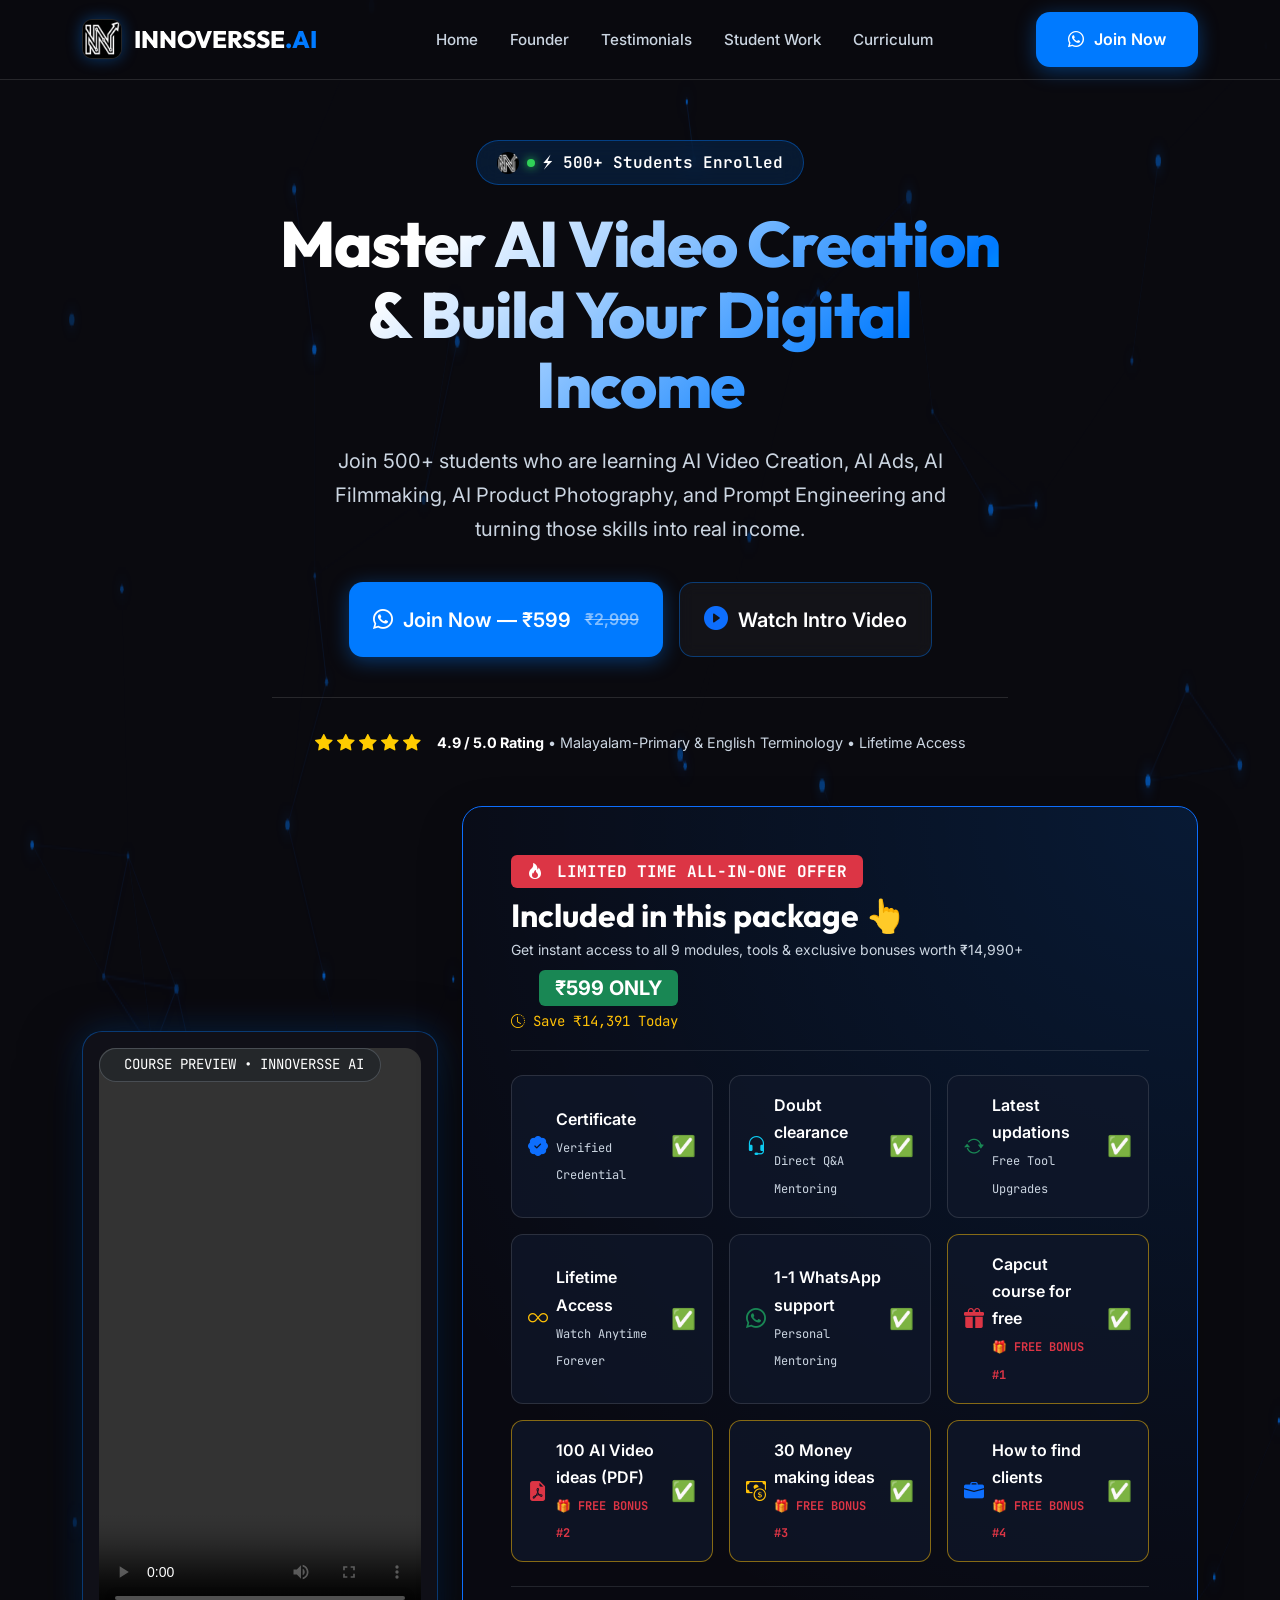
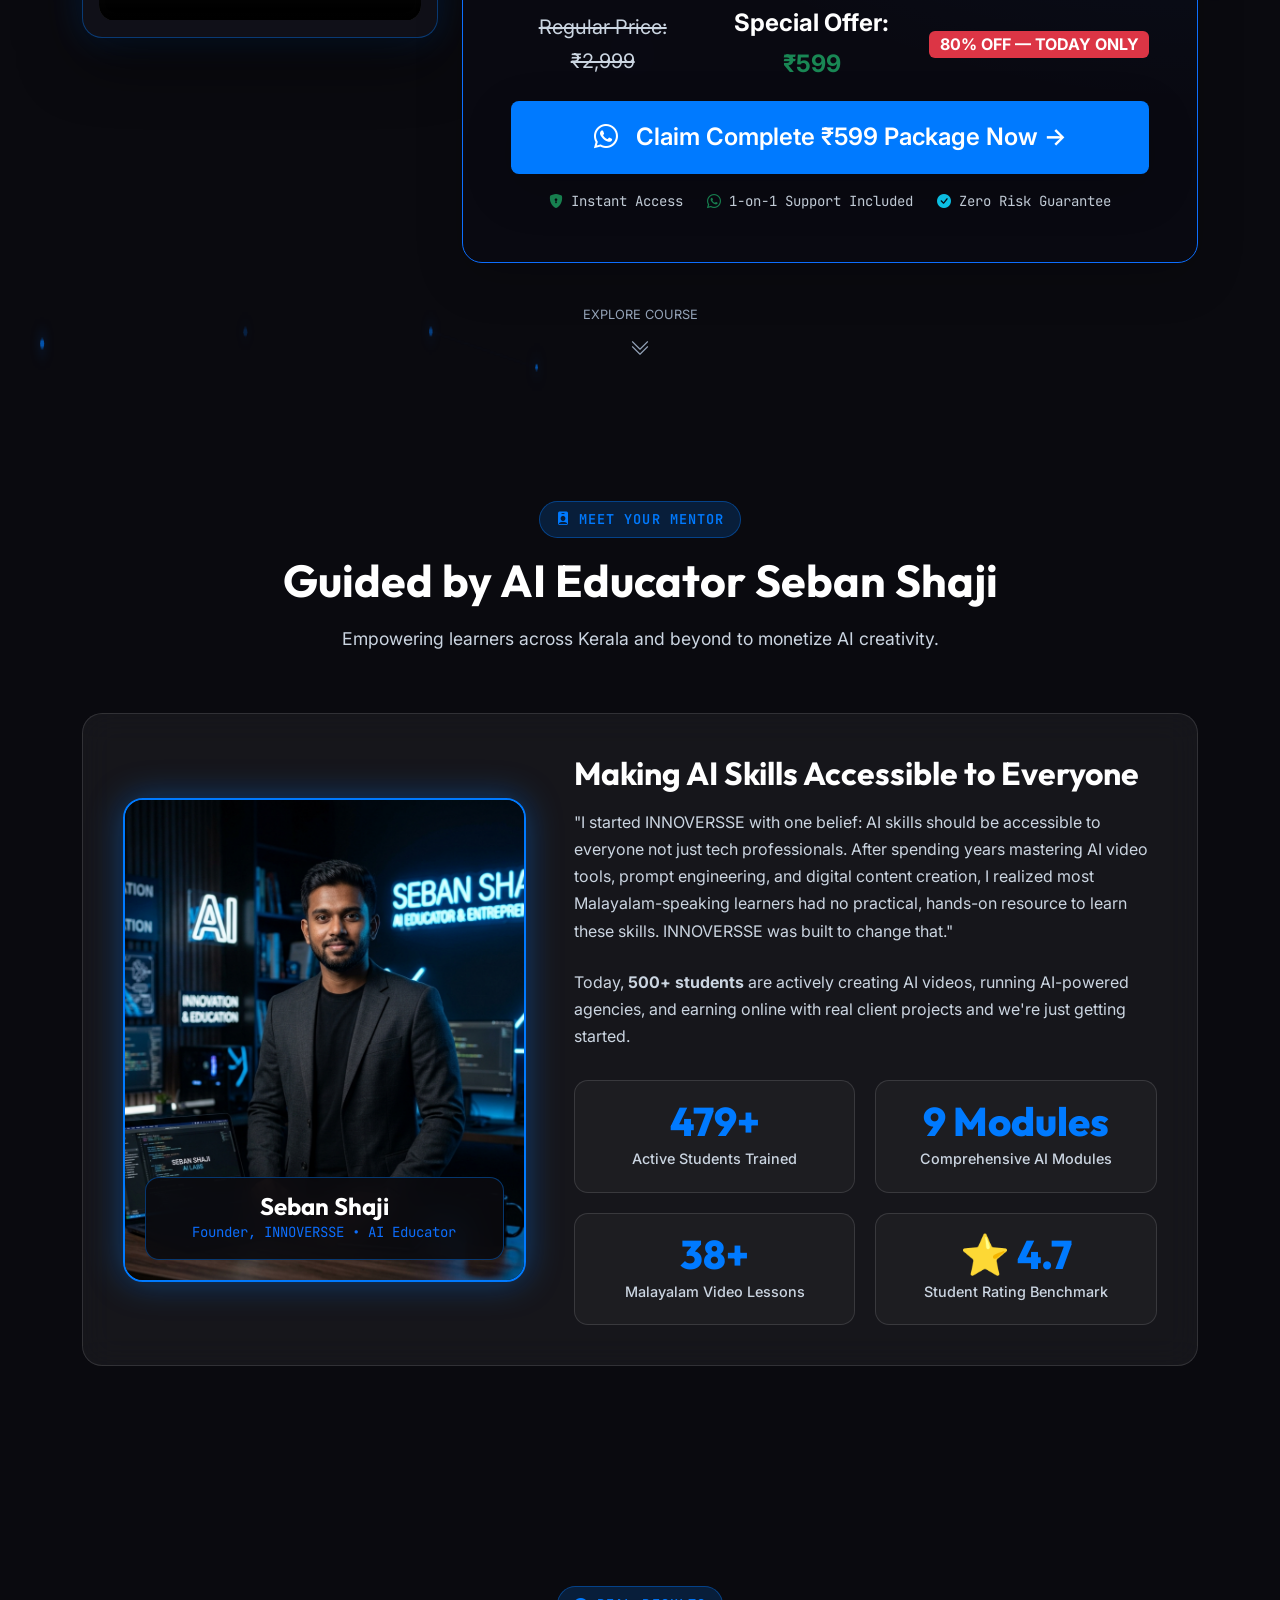
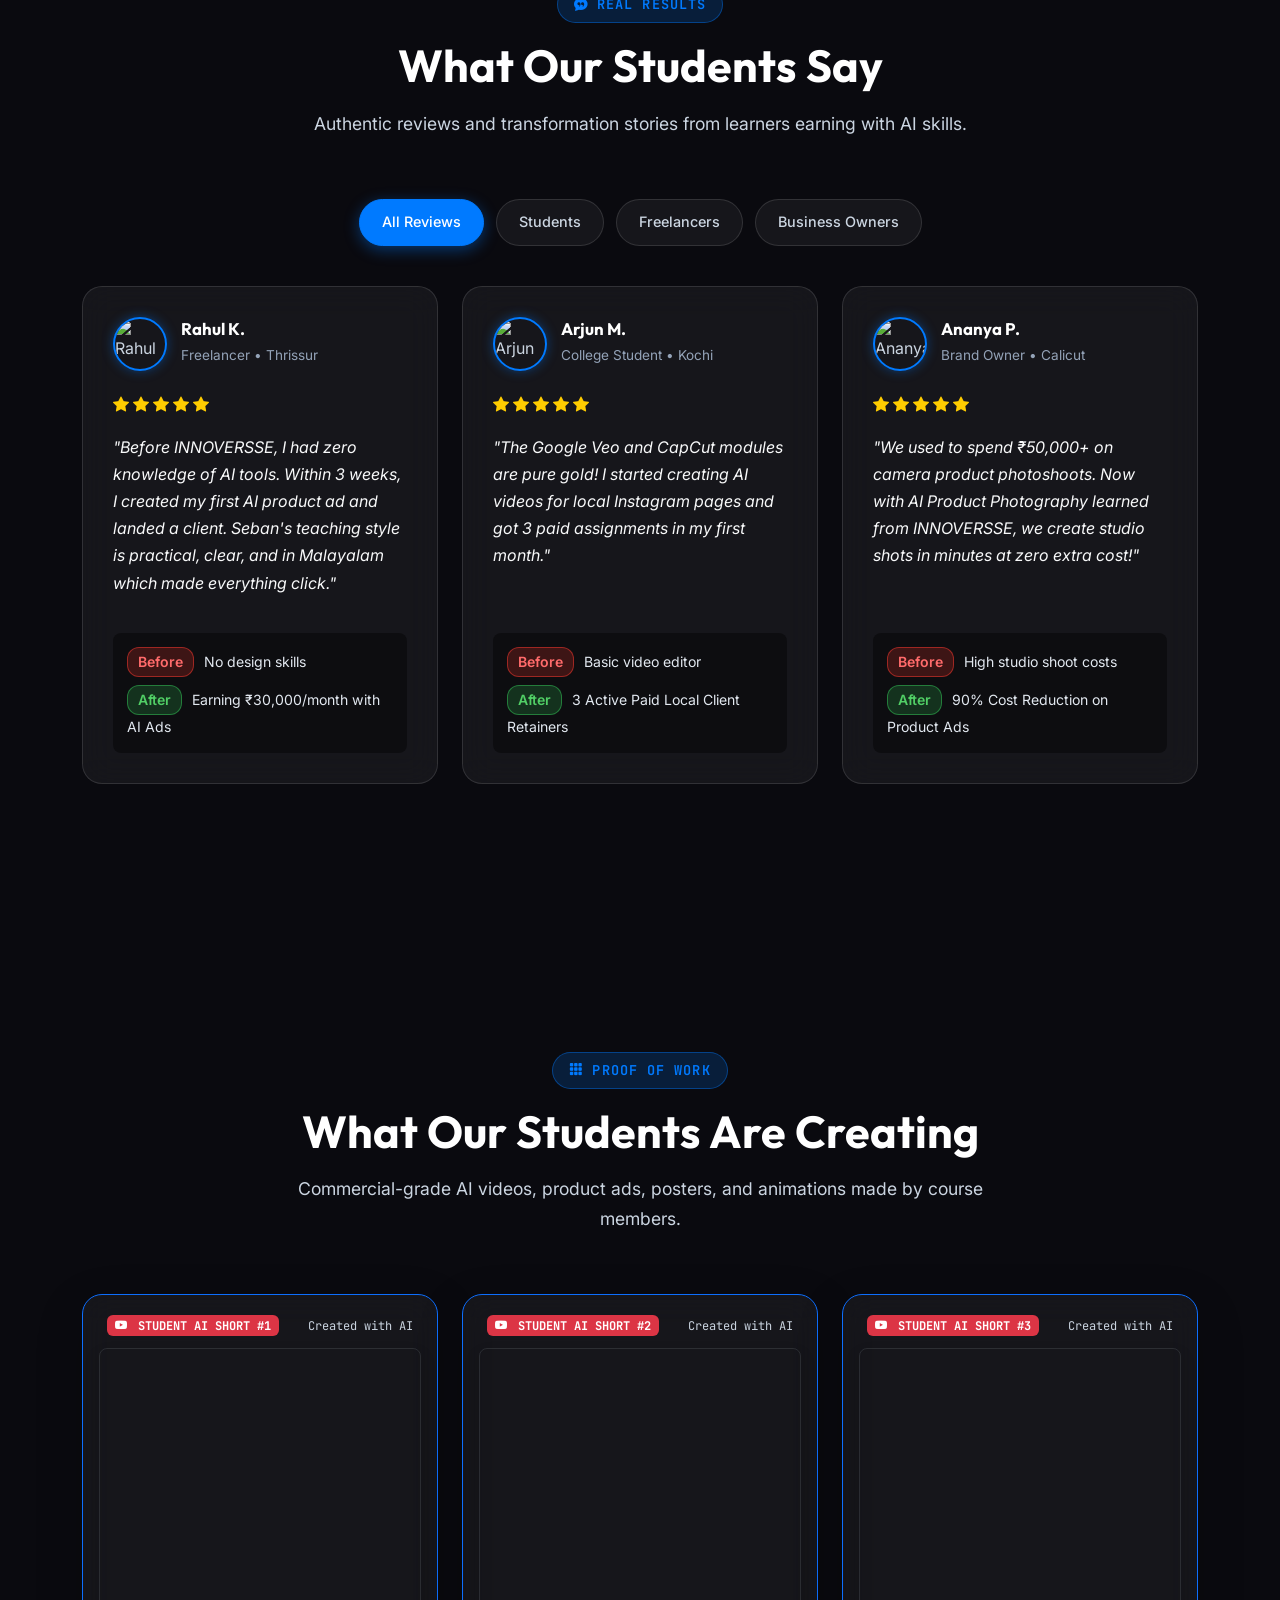
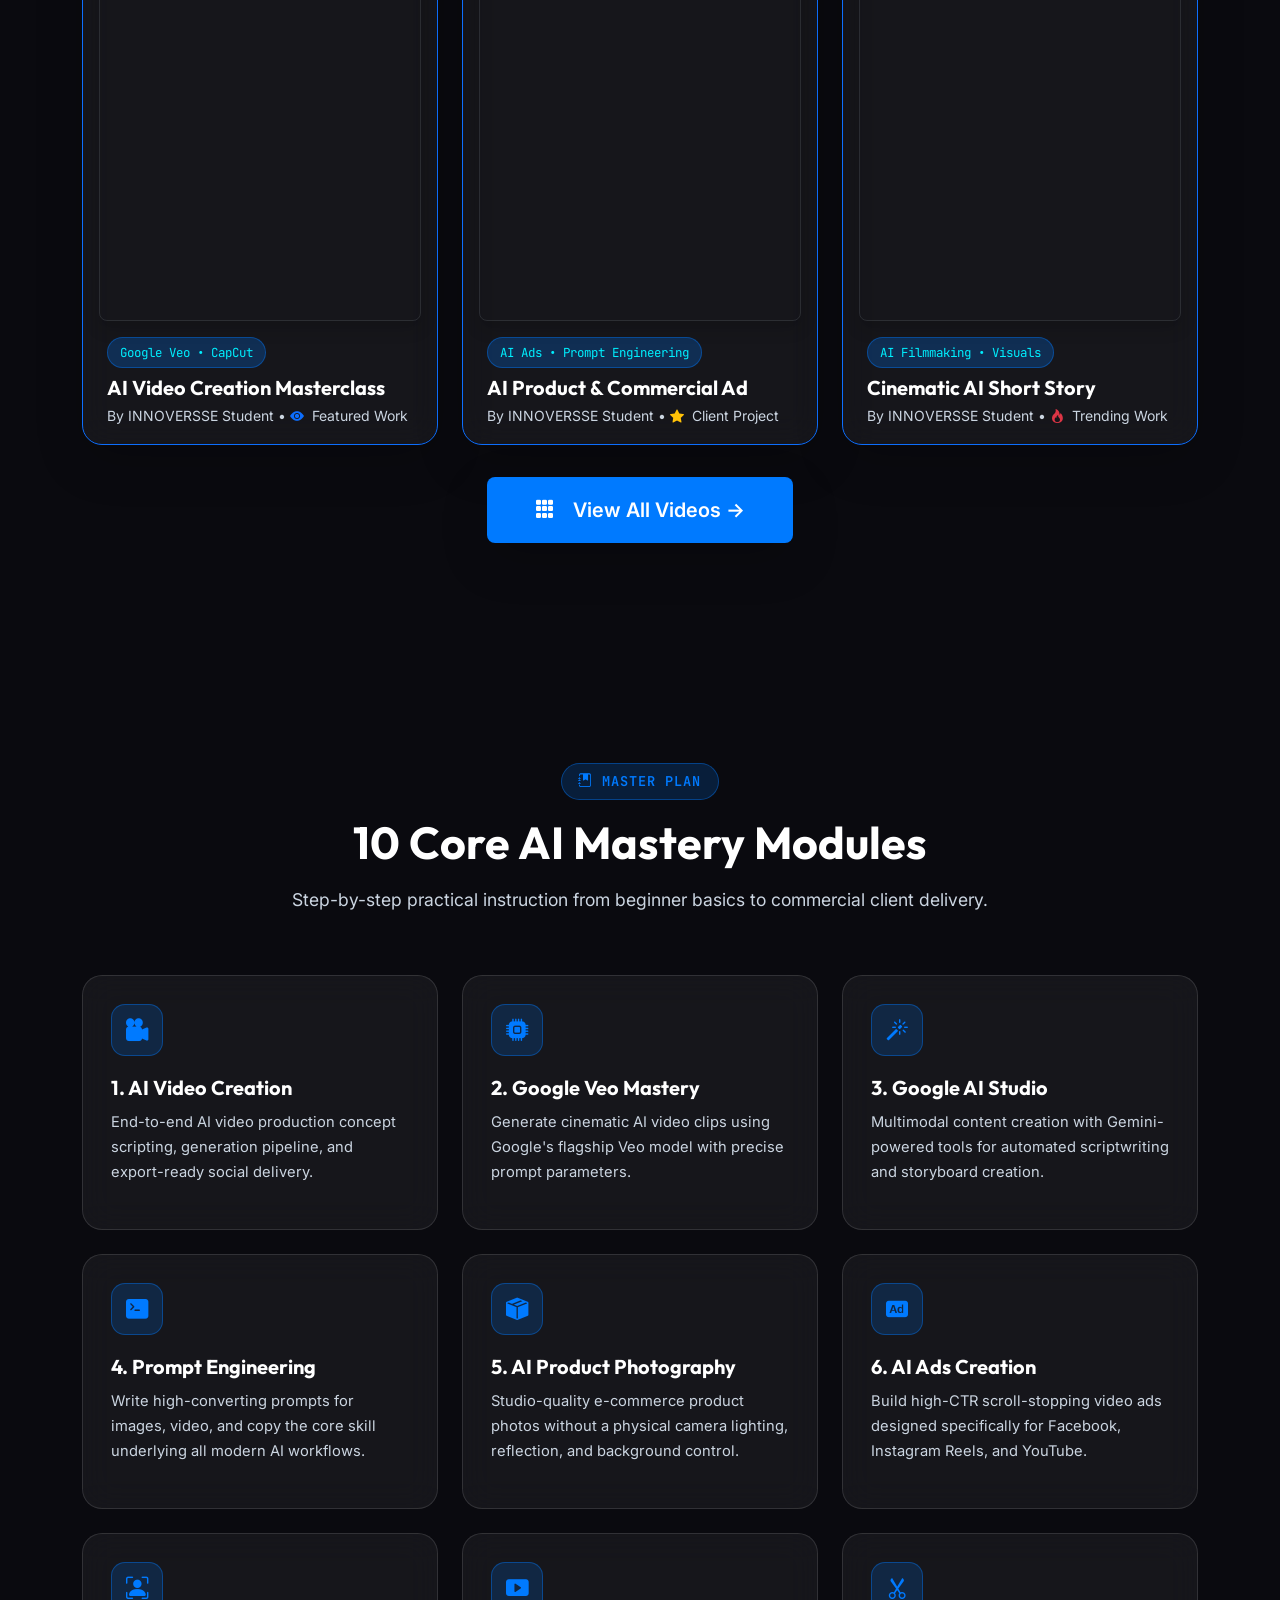
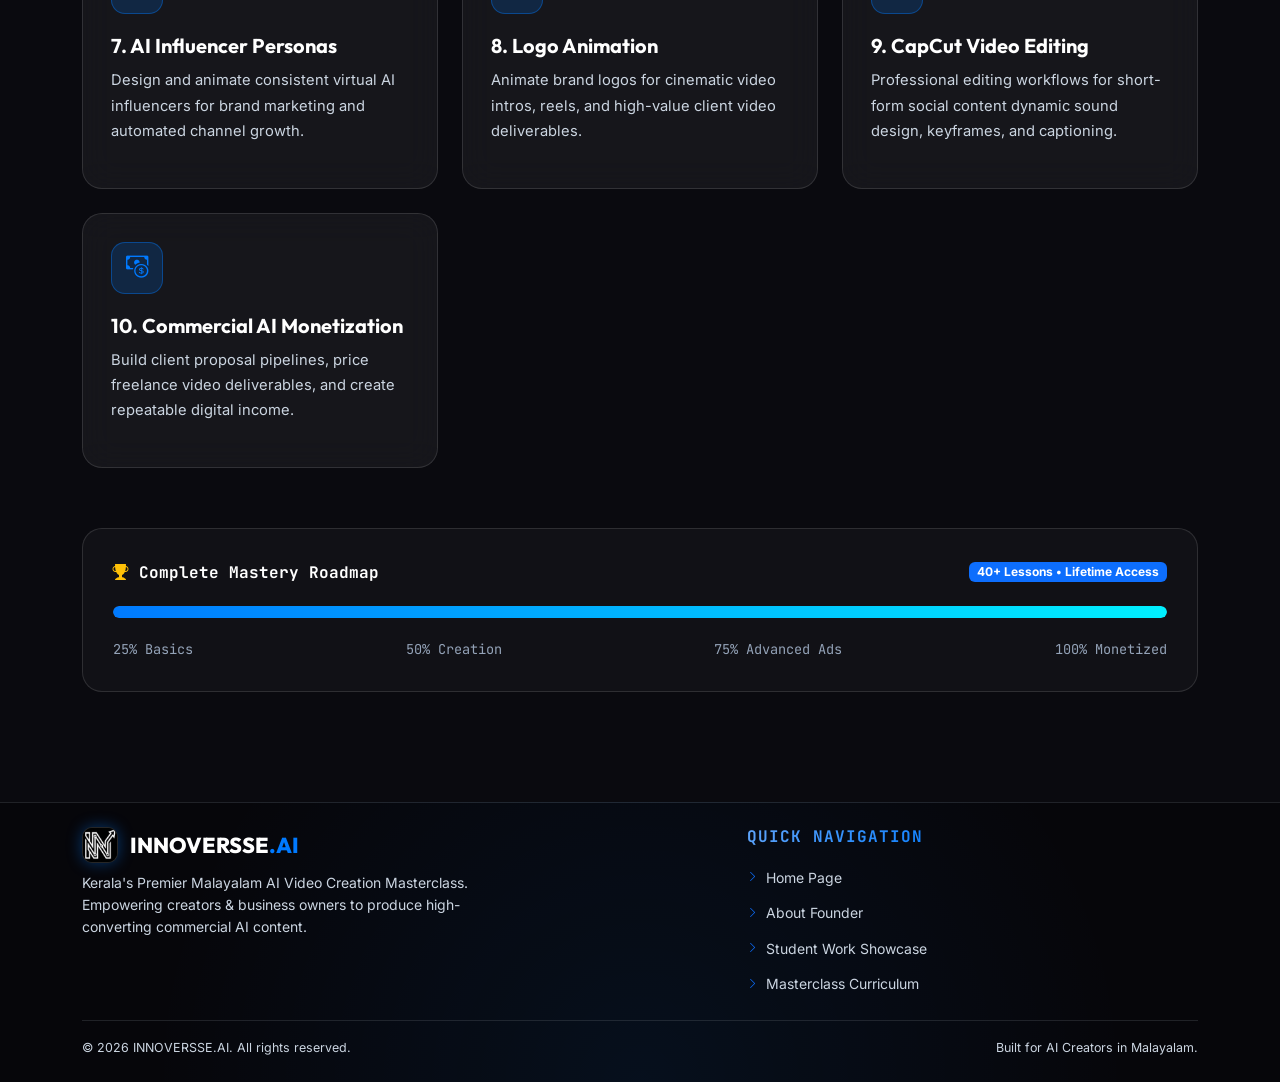
==== index.html @ f2c8c10f "feat: implement dedicated student showcase gallery page and update main site navigation" ====
<!DOCTYPE html>
<html lang="en">

<head>
  <meta charset="UTF-8">
  <meta name="viewport" content="width=device-width, initial-scale=1.0">
  <!-- SEO Title & Description -->
  <title>INNOVERSSE | AI Video Creation Master Course Learn AI Filmmaking & Earn Online</title>
  <meta name="description"
    content="Join 500+ students mastering AI Video Creation, AI Ads, Prompt Engineering & more. Enroll in INNOVERSSE's AI Master Course by Seban Shaji. Malayalam support. Beginner-friendly.">
  <meta name="keywords"
    content="AI Video Creation, AI Ads, Seban Shaji, INNOVERSSE, AI Course Malayalam, Prompt Engineering, Google Veo, CapCut Editing, Kerala EdTech">
  <meta name="author" content="Seban Shaji - INNOVERSSE">

  <!-- Favicon & Touch Icons -->
  <link rel="apple-touch-icon" sizes="180x180" href="assets/favicon_io/apple-touch-icon.png">
  <link rel="icon" type="image/png" sizes="32x32" href="assets/favicon_io/favicon-32x32.png">
  <link rel="icon" type="image/png" sizes="16x16" href="assets/favicon_io/favicon-16x16.png">
  <link rel="shortcut icon" href="assets/favicon_io/favicon.ico">
  <link rel="manifest" href="assets/favicon_io/site.webmanifest">

  <!-- Open Graph / WhatsApp Preview Tags -->
  <meta property="og:type" content="website">
  <meta property="og:title" content="INNOVERSSE | AI Video Creation Master Course">
  <meta property="og:description"
    content="Master AI Video Creation, AI Ads & Prompt Engineering. 500+ Students Enrolled. Learn in Malayalam.">
  <meta property="og:image" content="assets/innoversse.png">

  <!-- Google Fonts -->
  <link rel="preconnect" href="https://fonts.googleapis.com">
  <link rel="preconnect" href="https://fonts.gstatic.com" crossorigin>
  <link
    href="https://fonts.googleapis.com/css2?family=Inter:wght@300;400;500;600;700;800&family=JetBrains+Mono:wght@500;600&family=Noto+Sans+Malayalam:wght@400;600;700&family=Outfit:wght@600;700;800;900&display=swap"
    rel="stylesheet">

  <!-- Bootstrap 5 CSS & Icons -->
  <link href="https://cdn.jsdelivr.net/npm/bootstrap@5.3.2/dist/css/bootstrap.min.css" rel="stylesheet">
  <link href="https://cdn.jsdelivr.net/npm/bootstrap-icons@1.11.3/font/bootstrap-icons.min.css" rel="stylesheet">

  <!-- Custom Stylesheet -->
  <link rel="stylesheet" href="style.css">
</head>

<body>

  <!-- ==========================================
       Navigation Bar
       ========================================== -->
  <nav class="navbar glass-nav navbar-expand-lg">
    <div class="container">
      <a class="navbar-brand" href="#hero">
        <img src="assets/favicon_io/android-chrome-192x192.png" alt="INNOVERSSE Logo" class="brand-logo-img">
        <span>INNOVERSSE<span style="color: var(--accent-blue);">.AI</span></span>
      </a>

      <button class="navbar-toggler border-0 text-white" type="button" data-bs-toggle="collapse"
        data-bs-target="#navbarNav">
        <i class="bi bi-list fs-1"></i>
      </button>

      <div class="collapse navbar-collapse" id="navbarNav">
        <ul class="navbar-nav mx-auto">
          <li class="nav-item"><a class="nav-link" href="#hero">Home</a></li>
          <li class="nav-item"><a class="nav-link" href="#founder">Founder</a></li>
          <li class="nav-item"><a class="nav-link" href="#testimonials">Testimonials</a></li>
          <li class="nav-item"><a class="nav-link" href="showcase.html">Student Work</a></li>
          <li class="nav-item"><a class="nav-link" href="#curriculum">Curriculum</a></li>
        </ul>
        <div class="d-flex gap-3 align-items-center">
          <a href="https://wa.me/919496957914?text=Hi%20INNOVERSSE%20Team!%20I%20want%20to%20join%20the%20AI%20Video%20Creation%20Masterclass." target="_blank" class="btn-primary-blue">
            <i class="bi bi-whatsapp"></i> Join Now
          </a>
        </div>
      </div>
    </div>
  </nav>

  <!-- ==========================================
       Hero Section
       ========================================== -->
  <section id="hero" class="hero-section">
    <canvas id="particle-canvas"></canvas>

    <div class="container hero-content">
      <!-- Header / Headline Row -->
      <div class="row align-items-center mb-5">
        <div class="col-lg-9 col-xl-8 mx-auto text-center">

          <!-- Social Proof Badge -->
          <div class="social-proof-badge d-inline-flex align-items-center gap-2">
            <img src="assets/favicon_io/android-chrome-192x192.png" alt="INNOVERSSE Logo" style="width: 22px; height: 22px; object-fit: contain; border-radius: 50%;">
            <span class="pulse-dot"></span>
            <span class="font-mono text-white fs-6 fw-semibold">⚡ 500+ Students Enrolled</span>
          </div>

          <!-- Main Headlines -->
          <h1 class="hero-title text-gradient">
            Master AI Video Creation & Build Your Digital Income
          </h1>

          <p class="hero-subtitle mx-auto">
            Join 500+ students who are learning AI Video Creation, AI Ads, AI Filmmaking, AI Product Photography, and
            Prompt Engineering  and turning those skills into real income.
          </p>

          <!-- CTAs -->
          <div class="d-flex flex-column flex-sm-row justify-content-center gap-3 mt-4">
            <a href="https://wa.me/919496957914?text=Hi%20INNOVERSSE%20Team!%20I%20want%20to%20join%20the%20AI%20Masterclass%20for%20%E2%82%B9599." target="_blank" class="btn-primary-blue fs-5 py-3 px-4">
              <i class="bi bi-whatsapp"></i> Join Now &mdash; ₹599 <span class="text-white-50 text-decoration-line-through fs-6 ms-1">₹2,999</span>
            </a>
            <a href="#" id="watch-demo-btn" class="btn-outline-glass fs-5 py-3 px-4">
              <i class="bi bi-play-circle-fill text-primary fs-4"></i> Watch Intro Video
            </a>
          </div>

          <!-- Trust Signals & Ratings -->
          <div class="hero-ratings justify-content-center">
            <div class="stars-rating">
              <i class="bi bi-star-fill"></i>
              <i class="bi bi-star-fill"></i>
              <i class="bi bi-star-fill"></i>
              <i class="bi bi-star-fill"></i>
              <i class="bi bi-star-fill"></i>
            </div>
            <div class="rating-text">
              <strong class="text-white">4.9 / 5.0 Rating</strong> &bull; Malayalam-Primary & English Terminology &bull;
              Lifetime Access
            </div>
          </div>

        </div>
      </div>

      <!-- Desktop Side-by-Side Row: Video Showcase (Left Col) & Included in Package Card (Right Col) -->
      <div class="row g-4 align-items-center mb-5">
        
        <!-- Video Showcase Column (Desktop: Left Col, Mobile: Top Full Width) -->
        <div class="col-lg-4">
          <div id="hero-video" class="hero-video-container position-relative">
            <div class="hero-video-wrapper glass-card overflow-hidden p-2 p-md-3 border-primary position-relative shadow-lg">
              <div class="video-badge position-absolute top-0 start-0 m-3 z-3 bg-dark bg-opacity-75 backdrop-blur px-3 py-1 rounded-pill text-white font-mono small d-flex align-items-center gap-2 border border-secondary border-opacity-50">
                <span class="pulse-dot bg-danger"></span>
                <span>COURSE PREVIEW &bull; INNOVERSSE AI</span>
              </div>
              <div class="ratio ratio-9x16 rounded-4 overflow-hidden position-relative">
                <video id="hero-intro-video" class="w-100 h-100 object-fit-cover rounded-3" controls playsinline preload="metadata">
                  <source src="assets/introduction.mp4" type="video/mp4">
                  Your browser does not support the video tag.
                </video>
              </div>
            </div>
          </div>
        </div>

        <!-- Included in Package Card Column (Desktop: Right Col, Mobile: Bottom Full Width) -->
        <div class="col-lg-8">
          <div class="glass-card p-4 p-md-5 text-start border-primary shadow-lg position-relative overflow-hidden h-100" style="background: radial-gradient(circle at top right, rgba(0,122,255,0.15), transparent 70%), rgba(10, 10, 18, 0.95);">
            
            <!-- Top Header Badge & Scarcity Tag -->
            <div class="d-flex align-items-center justify-content-between flex-wrap gap-2 mb-4 pb-3 border-bottom border-secondary border-opacity-25">
              <div>
                <span class="badge bg-danger text-white font-mono mb-2 px-3 py-2 fs-6"><i class="bi bi-fire me-1"></i> LIMITED TIME ALL-IN-ONE OFFER</span>
                <h3 class="fs-2 text-white fw-bold m-0">Included in this package 👆</h3>
                <p class="text-muted small m-0 mt-1">Get instant access to all 9 modules, tools & exclusive bonuses worth ₹14,990+</p>
              </div>
              <div class="text-end">
                <span class="badge bg-success fs-5 py-2 px-3 fw-bold">₹599 ONLY</span>
                <div class="small text-warning font-mono mt-1"><i class="bi bi-clock-history"></i> Save ₹14,391 Today</div>
              </div>
            </div>

            <!-- 9 Items Grid with Equal Height Cards -->
            <div class="row g-3">
              <div class="col-sm-6 col-md-4">
                <div class="package-item-card h-100 d-flex align-items-center justify-content-between p-3">
                  <div class="d-flex align-items-center gap-2 me-2">
                    <i class="bi bi-patch-check-fill text-primary fs-5 flex-shrink-0"></i>
                    <div>
                      <div class="text-white fw-semibold fs-6">Certificate</div>
                      <small class="text-muted font-mono" style="font-size: 0.75rem;">Verified Credential</small>
                    </div>
                  </div>
                  <span class="fs-5 flex-shrink-0">✅</span>
                </div>
              </div>

              <div class="col-sm-6 col-md-4">
                <div class="package-item-card h-100 d-flex align-items-center justify-content-between p-3">
                  <div class="d-flex align-items-center gap-2 me-2">
                    <i class="bi bi-headset text-info fs-5 flex-shrink-0"></i>
                    <div>
                      <div class="text-white fw-semibold fs-6">Doubt clearance</div>
                      <small class="text-muted font-mono" style="font-size: 0.75rem;">Direct Q&A Mentoring</small>
                    </div>
                  </div>
                  <span class="fs-5 flex-shrink-0">✅</span>
                </div>
              </div>

              <div class="col-sm-6 col-md-4">
                <div class="package-item-card h-100 d-flex align-items-center justify-content-between p-3">
                  <div class="d-flex align-items-center gap-2 me-2">
                    <i class="bi bi-arrow-repeat text-success fs-5 flex-shrink-0"></i>
                    <div>
                      <div class="text-white fw-semibold fs-6">Latest updations</div>
                      <small class="text-muted font-mono" style="font-size: 0.75rem;">Free Tool Upgrades</small>
                    </div>
                  </div>
                  <span class="fs-5 flex-shrink-0">✅</span>
                </div>
              </div>

              <div class="col-sm-6 col-md-4">
                <div class="package-item-card h-100 d-flex align-items-center justify-content-between p-3">
                  <div class="d-flex align-items-center gap-2 me-2">
                    <i class="bi bi-infinity text-warning fs-5 flex-shrink-0"></i>
                    <div>
                      <div class="text-white fw-semibold fs-6">Lifetime Access</div>
                      <small class="text-muted font-mono" style="font-size: 0.75rem;">Watch Anytime Forever</small>
                    </div>
                  </div>
                  <span class="fs-5 flex-shrink-0">✅</span>
                </div>
              </div>

              <div class="col-sm-6 col-md-4">
                <div class="package-item-card h-100 d-flex align-items-center justify-content-between p-3">
                  <div class="d-flex align-items-center gap-2 me-2">
                    <i class="bi bi-whatsapp text-success fs-5 flex-shrink-0"></i>
                    <div>
                      <div class="text-white fw-semibold fs-6">1-1 WhatsApp support</div>
                      <small class="text-muted font-mono" style="font-size: 0.75rem;">Personal Mentoring</small>
                    </div>
                  </div>
                  <span class="fs-5 flex-shrink-0">✅</span>
                </div>
              </div>

              <div class="col-sm-6 col-md-4">
                <div class="package-item-card h-100 d-flex align-items-center justify-content-between p-3 border-warning border-opacity-50">
                  <div class="d-flex align-items-center gap-2 me-2">
                    <i class="bi bi-gift-fill text-danger fs-5 flex-shrink-0"></i>
                    <div>
                      <div class="text-white fw-semibold fs-6">Capcut course for free</div>
                      <small class="text-danger font-mono fw-bold" style="font-size: 0.75rem;">🎁 FREE BONUS #1</small>
                    </div>
                  </div>
                  <span class="fs-5 flex-shrink-0">✅</span>
                </div>
              </div>

              <div class="col-sm-6 col-md-4">
                <div class="package-item-card h-100 d-flex align-items-center justify-content-between p-3 border-warning border-opacity-50">
                  <div class="d-flex align-items-center gap-2 me-2">
                    <i class="bi bi-file-earmark-pdf-fill text-danger fs-5 flex-shrink-0"></i>
                    <div>
                      <div class="text-white fw-semibold fs-6">100 AI Video ideas (PDF)</div>
                      <small class="text-danger font-mono fw-bold" style="font-size: 0.75rem;">🎁 FREE BONUS #2</small>
                    </div>
                  </div>
                  <span class="fs-5 flex-shrink-0">✅</span>
                </div>
              </div>

              <div class="col-sm-6 col-md-4">
                <div class="package-item-card h-100 d-flex align-items-center justify-content-between p-3 border-warning border-opacity-50">
                  <div class="d-flex align-items-center gap-2 me-2">
                    <i class="bi bi-cash-coin text-warning fs-5 flex-shrink-0"></i>
                    <div>
                      <div class="text-white fw-semibold fs-6">30 Money making ideas</div>
                      <small class="text-danger font-mono fw-bold" style="font-size: 0.75rem;">🎁 FREE BONUS #3</small>
                    </div>
                  </div>
                  <span class="fs-5 flex-shrink-0">✅</span>
                </div>
              </div>

              <div class="col-sm-6 col-md-4">
                <div class="package-item-card h-100 d-flex align-items-center justify-content-between p-3 border-warning border-opacity-50">
                  <div class="d-flex align-items-center gap-2 me-2">
                    <i class="bi bi-briefcase-fill text-primary fs-5 flex-shrink-0"></i>
                    <div>
                      <div class="text-white fw-semibold fs-6">How to find clients</div>
                      <small class="text-danger font-mono fw-bold" style="font-size: 0.75rem;">🎁 FREE BONUS #4</small>
                    </div>
                  </div>
                  <span class="fs-5 flex-shrink-0">✅</span>
                </div>
              </div>
            </div>

            <!-- Value Anchoring Callout & High Impact Action CTA -->
            <div class="mt-4 pt-3 border-top border-secondary border-opacity-25 text-center">
              <div class="d-flex flex-column flex-md-row align-items-center justify-content-center gap-3 mb-3">
                <span class="text-muted text-decoration-line-through fs-5">Regular Price: ₹2,999</span>
                <span class="fs-4 text-white fw-bold">Special Offer: <span class="text-success">₹599</span></span>
                <span class="badge bg-danger fs-6 pulse-glow">80% OFF — TODAY ONLY</span>
              </div>

              <a href="https://wa.me/919496957914?text=Hi%20INNOVERSSE%20Team!%20I%20want%20to%20claim%20the%20complete%20%E2%82%B9599%20offer%20package%20with%20all%209%20bonuses!" target="_blank" class="btn-primary-blue fs-4 w-100 py-3 rounded-3 shadow-lg pulse-glow">
                <i class="bi bi-whatsapp me-2"></i> Claim Complete ₹599 Package Now →
              </a>

              <div class="d-flex flex-wrap justify-content-center gap-4 text-muted small font-mono mt-3">
                <span><i class="bi bi-shield-lock-fill text-success"></i> Instant Access</span>
                <span><i class="bi bi-whatsapp text-success"></i> 1-on-1 Support Included</span>
                <span><i class="bi bi-check-circle-fill text-info"></i> Zero Risk Guarantee</span>
              </div>
            </div>

          </div>
        </div>

      </div>
    </div>

    <!-- Scroll Chevron -->
    <a href="#founder" class="scroll-indicator">
      <span>EXPLORE COURSE</span>
      <i class="bi bi-chevron-double-down fs-5"></i>
    </a>
  </section>

  <!-- ==========================================
       Section 2: Founder Profile  Seban Shaji
       ========================================== -->
  <section id="founder" class="section-padding">
    <div class="container">
      <div class="section-header">
        <span class="section-tag"><i class="bi bi-person-badge-fill"></i> Meet Your Mentor</span>
        <h2>Guided by AI Educator Seban Shaji</h2>
        <p>Empowering learners across Kerala and beyond to monetize AI creativity.</p>
      </div>

      <div class="glass-card founder-card">
        <div class="row align-items-center g-5">

          <!-- Image Column -->
          <div class="col-lg-5">
            <div class="founder-img-wrapper">
              <img src="assets/founder.png" alt="Seban Shaji - Founder & AI Educator">
              <div class="founder-badge">
                <h4 class="m-0 text-white fw-bold">Seban Shaji</h4>
                <p class="m-0 text-primary font-mono small">Founder, INNOVERSSE &bull; AI Educator</p>
              </div>
            </div>
          </div>

          <!-- Bio & Story Column -->
          <div class="col-lg-7">
            <h3 class="fs-2 text-white mb-3">Making AI Skills Accessible to Everyone</h3>

            <p class="text-muted fs-6 mb-4">
              "I started INNOVERSSE with one belief: AI skills should be accessible to everyone  not just tech
              professionals. After spending years mastering AI video tools, prompt engineering, and digital content
              creation, I realized most Malayalam-speaking learners had no practical, hands-on resource to learn these
              skills. INNOVERSSE was built to change that."
            </p>

            <p class="text-muted fs-6 mb-4">
              Today, <strong>500+ students</strong> are actively creating AI videos, running AI-powered agencies, and
              earning online with real client projects  and we're just getting started.
            </p>

            <!-- Counter Stats Grid -->
            <div class="stats-grid">
              <div class="stat-item">
                <div class="stat-number" data-target="500" data-suffix="+">0</div>
                <div class="stat-label">Active Students Trained</div>
              </div>
              <div class="stat-item">
                <div class="stat-number" data-target="10" data-suffix=" Modules">0</div>
                <div class="stat-label">Comprehensive AI Modules</div>
              </div>
              <div class="stat-item">
                <div class="stat-number" data-target="40" data-suffix="+">0</div>
                <div class="stat-label">Malayalam Video Lessons</div>
              </div>
              <div class="stat-item">
                <div class="stat-number" data-target="4.9" data-prefix="⭐ ">0</div>
                <div class="stat-label">Student Rating Benchmark</div>
              </div>
            </div>

          </div>
        </div>
      </div>
    </div>
  </section>

  <!-- ==========================================
       Section 3: Student Testimonials (Social Proof)
       ========================================== -->
  <section id="testimonials" class="section-padding">
    <div class="container">
      <div class="section-header">
        <span class="section-tag"><i class="bi bi-chat-quote-fill"></i> Real Results</span>
        <h2>What Our Students Say</h2>
        <p>Authentic reviews and transformation stories from learners earning with AI skills.</p>
      </div>

      <!-- Filter Buttons -->
      <div class="filter-nav">
        <button class="filter-btn testimonial-filter-btn active" data-filter="all">All Reviews</button>
        <button class="filter-btn testimonial-filter-btn" data-filter="students">Students</button>
        <button class="filter-btn testimonial-filter-btn" data-filter="freelancers">Freelancers</button>
        <button class="filter-btn testimonial-filter-btn" data-filter="business">Business Owners</button>
      </div>

      <!-- Testimonial Grid -->
      <div class="row g-4 mb-5">

        <!-- Card 1 -->
        <div class="col-md-6 col-lg-4 testimonial-item" data-category="freelancers">
          <div class="glass-card testimonial-card">
            <div>
              <div class="testimonial-author">
                <img src="https://images.unsplash.com/photo-1534528741775-53994a69daeb?auto=format&fit=crop&w=150&q=80"
                  alt="Rahul K." class="author-avatar">
                <div class="author-info">
                  <h4>Rahul K.</h4>
                  <span>Freelancer &bull; Thrissur</span>
                </div>
              </div>
              <div class="stars-rating mb-3 fs-6"><i class="bi bi-star-fill"></i><i class="bi bi-star-fill"></i><i
                  class="bi bi-star-fill"></i><i class="bi bi-star-fill"></i><i class="bi bi-star-fill"></i></div>
              <p class="fst-italic text-light">"Before INNOVERSSE, I had zero knowledge of AI tools. Within 3 weeks, I
                created my first AI product ad and landed a client. Seban's teaching style is practical, clear, and in
                Malayalam  which made everything click."</p>
            </div>
            <div class="before-after-box">
              <div><span class="badge-pill-before">Before</span> No design skills</div>
              <div><span class="badge-pill-after">After</span> Earning ₹30,000/month with AI Ads</div>
            </div>
          </div>
        </div>

        <!-- Card 2 -->
        <div class="col-md-6 col-lg-4 testimonial-item" data-category="students">
          <div class="glass-card testimonial-card">
            <div>
              <div class="testimonial-author">
                <img src="https://images.unsplash.com/photo-1507003211169-0a1dd7228f2d?auto=format&fit=crop&w=150&q=80"
                  alt="Arjun M." class="author-avatar">
                <div class="author-info">
                  <h4>Arjun M.</h4>
                  <span>College Student &bull; Kochi</span>
                </div>
              </div>
              <div class="stars-rating mb-3 fs-6"><i class="bi bi-star-fill"></i><i class="bi bi-star-fill"></i><i
                  class="bi bi-star-fill"></i><i class="bi bi-star-fill"></i><i class="bi bi-star-fill"></i></div>
              <p class="fst-italic text-light">"The Google Veo and CapCut modules are pure gold! I started creating AI
                videos for local Instagram pages and got 3 paid assignments in my first month."</p>
            </div>
            <div class="before-after-box">
              <div><span class="badge-pill-before">Before</span> Basic video editor</div>
              <div><span class="badge-pill-after">After</span> 3 Active Paid Local Client Retainers</div>
            </div>
          </div>
        </div>

        <!-- Card 3 -->
        <div class="col-md-6 col-lg-4 testimonial-item" data-category="business">
          <div class="glass-card testimonial-card">
            <div>
              <div class="testimonial-author">
                <img src="https://images.unsplash.com/photo-1573496359142-b8d87734a5a2?auto=format&fit=crop&w=150&q=80"
                  alt="Ananya P." class="author-avatar">
                <div class="author-info">
                  <h4>Ananya P.</h4>
                  <span>Brand Owner &bull; Calicut</span>
                </div>
              </div>
              <div class="stars-rating mb-3 fs-6"><i class="bi bi-star-fill"></i><i class="bi bi-star-fill"></i><i
                  class="bi bi-star-fill"></i><i class="bi bi-star-fill"></i><i class="bi bi-star-fill"></i></div>
              <p class="fst-italic text-light">"We used to spend ₹50,000+ on camera product photoshoots. Now with AI
                Product Photography learned from INNOVERSSE, we create studio shots in minutes at zero extra cost!"</p>
            </div>
            <div class="before-after-box">
              <div><span class="badge-pill-before">Before</span> High studio shoot costs</div>
              <div><span class="badge-pill-after">After</span> 90% Cost Reduction on Product Ads</div>
            </div>
          </div>
        </div>

      </div>

    </div>
  </section>

  <!-- ==========================================
       Section 4: Student Success Gallery (Proof of Work)
       ========================================== -->
  <section id="gallery" class="section-padding">
    <div class="container">
      <div class="section-header">
        <span class="section-tag"><i class="bi bi-grid-3x3-gap-fill"></i> Proof of Work</span>
        <h2>What Our Students Are Creating</h2>
        <p>Commercial-grade AI videos, product ads, posters, and animations made by course members.</p>
      </div>

      <!-- Gallery Showcase Grid (3 Videos Desktop, 2 Videos Mobile) -->
      <div class="row g-4 justify-content-center mb-4">
        
        <!-- Video 1 (Desktop & Mobile) -->
        <div class="col-md-6 col-lg-4 gallery-item" data-category="videos">
          <div class="glass-card p-2 p-md-3 overflow-hidden border-primary shadow-lg position-relative h-100">
            <div class="d-flex align-items-center justify-content-between px-2 py-1 mb-2">
              <span class="badge bg-danger font-mono text-white"><i class="bi bi-youtube me-1"></i> STUDENT AI SHORT #1</span>
              <small class="text-muted font-mono" style="font-size: 0.75rem;">Created with AI</small>
            </div>
            <div class="ratio ratio-9x16 rounded-3 overflow-hidden border border-secondary border-opacity-25 shadow">
              <iframe src="https://www.youtube.com/embed/OwP7r8pOhXQ" title="Student AI Short 1" allow="accelerometer; autoplay; clipboard-write; encrypted-media; gyroscope; picture-in-picture" allowfullscreen class="w-100 h-100"></iframe>
            </div>
            <div class="pt-3 px-2 text-start">
              <span class="tool-tag">Google Veo &bull; CapCut</span>
              <h4 class="fs-5 text-white mb-1">AI Video Creation Masterclass</h4>
              <p class="small text-muted m-0">By INNOVERSSE Student &bull; <i class="bi bi-eye-fill text-primary me-1"></i> Featured Work</p>
            </div>
          </div>
        </div>

        <!-- Video 2 (Desktop & Mobile) -->
        <div class="col-md-6 col-lg-4 gallery-item" data-category="videos">
          <div class="glass-card p-2 p-md-3 overflow-hidden border-primary shadow-lg position-relative h-100">
            <div class="d-flex align-items-center justify-content-between px-2 py-1 mb-2">
              <span class="badge bg-danger font-mono text-white"><i class="bi bi-youtube me-1"></i> STUDENT AI SHORT #2</span>
              <small class="text-muted font-mono" style="font-size: 0.75rem;">Created with AI</small>
            </div>
            <div class="ratio ratio-9x16 rounded-3 overflow-hidden border border-secondary border-opacity-25 shadow">
              <iframe src="https://www.youtube.com/embed/2SMWA5ZGx0Q" title="Student AI Short 2" allow="accelerometer; autoplay; clipboard-write; encrypted-media; gyroscope; picture-in-picture" allowfullscreen class="w-100 h-100"></iframe>
            </div>
            <div class="pt-3 px-2 text-start">
              <span class="tool-tag">AI Ads &bull; Prompt Engineering</span>
              <h4 class="fs-5 text-white mb-1">AI Product & Commercial Ad</h4>
              <p class="small text-muted m-0">By INNOVERSSE Student &bull; <i class="bi bi-star-fill text-warning me-1"></i> Client Project</p>
            </div>
          </div>
        </div>

        <!-- Video 3 (Desktop ONLY - Hidden on Mobile via d-none d-lg-block) -->
        <div class="col-md-6 col-lg-4 d-none d-lg-block gallery-item" data-category="videos">
          <div class="glass-card p-2 p-md-3 overflow-hidden border-primary shadow-lg position-relative h-100">
            <div class="d-flex align-items-center justify-content-between px-2 py-1 mb-2">
              <span class="badge bg-danger font-mono text-white"><i class="bi bi-youtube me-1"></i> STUDENT AI SHORT #3</span>
              <small class="text-muted font-mono" style="font-size: 0.75rem;">Created with AI</small>
            </div>
            <div class="ratio ratio-9x16 rounded-3 overflow-hidden border border-secondary border-opacity-25 shadow">
              <iframe src="https://www.youtube.com/embed/5tRj5b5zCeI" title="Student AI Short 3" allow="accelerometer; autoplay; clipboard-write; encrypted-media; gyroscope; picture-in-picture" allowfullscreen class="w-100 h-100"></iframe>
            </div>
            <div class="pt-3 px-2 text-start">
              <span class="tool-tag">AI Filmmaking &bull; Visuals</span>
              <h4 class="fs-5 text-white mb-1">Cinematic AI Short Story</h4>
              <p class="small text-muted m-0">By INNOVERSSE Student &bull; <i class="bi bi-fire text-danger me-1"></i> Trending Work</p>
            </div>
          </div>
        </div>

      </div>

      <!-- View All Showcase Page CTA Button -->
      <div class="text-center mt-4 pt-2">
        <a href="showcase.html" class="btn-primary-blue fs-5 py-3 px-4 px-md-5 rounded-3 shadow-lg">
          <i class="bi bi-grid-3x3-gap-fill me-2"></i> View All Videos →
        </a>
      </div>

    </div>
  </section>

  <!-- ==========================================
       Section 5: Course Curriculum  10 Core Modules
       ========================================== -->
  <section id="curriculum" class="section-padding">
    <div class="container">
      <div class="section-header">
        <span class="section-tag"><i class="bi bi-journal-bookmark-fill"></i> Master Plan</span>
        <h2>10 Core AI Mastery Modules</h2>
        <p>Step-by-step practical instruction from beginner basics to commercial client delivery.</p>
      </div>

      <div class="row g-4">

        <!-- Module 1 -->
        <div class="col-md-6 col-lg-4">
          <div class="glass-card module-card">
            <div class="module-icon"><i class="bi bi-camera-reels-fill"></i></div>
            <h3>1. AI Video Creation</h3>
            <p class="small text-muted">End-to-end AI video production  concept scripting, generation pipeline,
              and export-ready social delivery.</p>
          </div>
        </div>

        <!-- Module 2 -->
        <div class="col-md-6 col-lg-4">
          <div class="glass-card module-card">
            <div class="module-icon"><i class="bi bi-cpu-fill"></i></div>
            <h3>2. Google Veo Mastery</h3>
            <p class="small text-muted">Generate cinematic AI video clips using Google's flagship Veo model with precise
              prompt parameters.</p>
          </div>
        </div>

        <!-- Module 3 -->
        <div class="col-md-6 col-lg-4">
          <div class="glass-card module-card">
            <div class="module-icon"><i class="bi bi-magic"></i></div>
            <h3>3. Google AI Studio</h3>
            <p class="small text-muted">Multimodal content creation with Gemini-powered tools for automated
              scriptwriting and storyboard creation.</p>
          </div>
        </div>

        <!-- Module 4 -->
        <div class="col-md-6 col-lg-4">
          <div class="glass-card module-card">
            <div class="module-icon"><i class="bi bi-terminal-fill"></i></div>
            <h3>4. Prompt Engineering</h3>
            <p class="small text-muted">Write high-converting prompts for images, video, and copy  the core skill
              underlying all modern AI workflows.</p>
          </div>
        </div>

        <!-- Module 5 -->
        <div class="col-md-6 col-lg-4">
          <div class="glass-card module-card">
            <div class="module-icon"><i class="bi bi-box-seam-fill"></i></div>
            <h3>5. AI Product Photography</h3>
            <p class="small text-muted">Studio-quality e-commerce product photos without a physical camera 
              lighting, reflection, and background control.</p>
          </div>
        </div>

        <!-- Module 6 -->
        <div class="col-md-6 col-lg-4">
          <div class="glass-card module-card">
            <div class="module-icon"><i class="bi bi-badge-ad-fill"></i></div>
            <h3>6. AI Ads Creation</h3>
            <p class="small text-muted">Build high-CTR scroll-stopping video ads designed specifically for Facebook,
              Instagram Reels, and YouTube.</p>
          </div>
        </div>

        <!-- Module 7 -->
        <div class="col-md-6 col-lg-4">
          <div class="glass-card module-card">
            <div class="module-icon"><i class="bi bi-person-bounding-box"></i></div>
            <h3>7. AI Influencer Personas</h3>
            <p class="small text-muted">Design and animate consistent virtual AI influencers for brand marketing and
              automated channel growth.</p>
          </div>
        </div>

        <!-- Module 8 -->
        <div class="col-md-6 col-lg-4">
          <div class="glass-card module-card">
            <div class="module-icon"><i class="bi bi-play-btn-fill"></i></div>
            <h3>8. Logo Animation</h3>
            <p class="small text-muted">Animate brand logos for cinematic video intros, reels, and high-value client
              video deliverables.</p>
          </div>
        </div>

        <!-- Module 9 -->
        <div class="col-md-6 col-lg-4">
          <div class="glass-card module-card">
            <div class="module-icon"><i class="bi bi-scissors"></i></div>
            <h3>9. CapCut Video Editing</h3>
            <p class="small text-muted">Professional editing workflows for short-form social content  dynamic
              sound design, keyframes, and captioning.</p>
          </div>
        </div>

        <!-- Module 10 -->
        <div class="col-md-6 col-lg-4">
          <div class="glass-card module-card">
            <div class="module-icon"><i class="bi bi-cash-coin"></i></div>
            <h3>10. Commercial AI Monetization</h3>
            <p class="small text-muted">Build client proposal pipelines, price freelance video deliverables, and create
              repeatable digital income.</p>
          </div>
        </div>

      </div>

      <!-- Curriculum Progress Bar Visual -->
      <div class="curriculum-progress-container">
        <div class="d-flex justify-content-between align-items-center text-white">
          <span class="fw-bold font-mono"><i class="bi bi-trophy-fill text-warning"></i> Complete Mastery Roadmap</span>
          <span class="badge bg-primary">40+ Lessons &bull; Lifetime Access</span>
        </div>
        <div class="progress-track">
          <div class="progress-fill"></div>
        </div>
        <div class="milestones font-mono">
          <span>25% Basics</span>
          <span>50% Creation</span>
          <span>75% Advanced Ads</span>
          <span>100% Monetized</span>
        </div>
      </div>

    </div>
  </section>

  <!-- ==========================================
       Footer Section (Premium Design)
       ========================================== -->
  <footer class="site-footer py-4 border-top border-secondary border-opacity-25" style="background: radial-gradient(circle at bottom center, rgba(0, 122, 255, 0.08), transparent 70%), #06060a;">
    <div class="container">
      <div class="row g-4 justify-content-between align-items-start">
        
        <!-- Brand & Description -->
        <div class="col-lg-6 col-md-6 text-start">
          <div class="navbar-brand justify-content-start mb-2" style="font-size: 1.35rem;">
            <img src="assets/favicon_io/android-chrome-192x192.png" alt="INNOVERSSE Logo" class="brand-logo-img" style="width: 36px; height: 36px;">
            <span>INNOVERSSE<span style="color: var(--accent-blue);">.AI</span></span>
          </div>
          <p class="text-muted small mb-0" style="max-width: 420px; line-height: 1.6;">
            Kerala's Premier Malayalam AI Video Creation Masterclass. Empowering creators & business owners to produce high-converting commercial AI content.
          </p>
        </div>

        <!-- Quick Links -->
        <div class="col-lg-5 col-md-6 text-start">
          <h5 class="fs-6 text-white font-mono fw-bold mb-3 text-uppercase text-gradient-blue" style="letter-spacing: 1px;">Quick Navigation</h5>
          <ul class="list-unstyled m-0 d-flex flex-column gap-2 footer-nav-links">
            <li><a href="#hero" class="text-muted text-decoration-none small d-inline-flex align-items-center"><i class="bi bi-chevron-right text-primary me-2" style="font-size: 0.7rem;"></i>Home Page</a></li>
            <li><a href="#founder" class="text-muted text-decoration-none small d-inline-flex align-items-center"><i class="bi bi-chevron-right text-primary me-2" style="font-size: 0.7rem;"></i>About Founder</a></li>
            <li><a href="showcase.html" class="text-muted text-decoration-none small d-inline-flex align-items-center"><i class="bi bi-chevron-right text-primary me-2" style="font-size: 0.7rem;"></i>Student Work Showcase</a></li>
            <li><a href="#curriculum" class="text-muted text-decoration-none small d-inline-flex align-items-center"><i class="bi bi-chevron-right text-primary me-2" style="font-size: 0.7rem;"></i>Masterclass Curriculum</a></li>
          </ul>
        </div>

      </div>

      <div class="pt-3 mt-4 border-top border-secondary border-opacity-25 d-flex flex-column flex-sm-row align-items-center justify-content-between gap-2 text-start">
        <p class="small text-muted m-0" style="font-size: 0.78rem;">&copy; 2026 INNOVERSSE.AI. All rights reserved.</p>
        <p class="small text-muted m-0" style="font-size: 0.78rem;">Built for AI Creators in Malayalam.</p>
      </div>
    </div>
  </footer>

  <!-- ==========================================
       Sticky Mobile CTA Bar
       ========================================== -->
  <div class="sticky-mobile-bar">
    <a href="https://wa.me/919496957914?text=Hi%20INNOVERSSE%20Team!%20I%20want%20to%20join%20the%20AI%20Masterclass%20for%20%E2%82%B9599." target="_blank" class="btn-primary-blue w-100 py-3 fs-5 d-flex align-items-center justify-content-center gap-2 shadow-lg">
      <i class="bi bi-whatsapp fs-4"></i>
      <span class="fw-bold">Join Now &mdash; ₹599</span>
      <span class="text-white-50 text-decoration-line-through fs-6 ms-1">₹2,999</span>
    </a>
  </div>



  <!-- ==========================================
       Modals
       ========================================== -->
  <!-- 1. Demo Video Modal -->
  <div class="custom-modal-backdrop" id="demo-video-modal">
    <div class="modal-glass-content" style="max-width: 440px;">
      <button class="modal-close-btn modal-close-trigger"><i class="bi bi-x-lg"></i></button>
      <h3 class="fs-4 text-white mb-3 text-center"><i class="bi bi-play-circle-fill text-primary"></i> Course Introduction Video</h3>
      <div class="ratio ratio-9x16 rounded-3 overflow-hidden border border-secondary border-opacity-25">
        <video id="modal-intro-video" class="w-100 h-100 object-fit-cover" controls playsinline>
          <source src="assets/introduction.mp4" type="video/mp4">
          Your browser does not support the video tag.
        </video>
      </div>
      <div class="mt-3 text-center">
        <a href="https://wa.me/919496957914?text=Hi%20INNOVERSSE%20Team!%20I%20watched%20the%20demo%20and%20want%20to%20join%20the%20AI%20Masterclass." target="_blank" class="btn-primary-blue mt-2 modal-close-trigger"><i class="bi bi-whatsapp"></i> Ready to master AI? Join Now →</a>
      </div>
    </div>
  </div>



  <!-- 3. Lightbox Gallery Modal -->
  <div class="custom-modal-backdrop" id="lightbox-modal">
    <div class="modal-glass-content text-center">
      <button class="modal-close-btn modal-close-trigger"><i class="bi bi-x-lg"></i></button>
      <img id="lightbox-image" src="" alt="Gallery Lightbox" class="img-fluid rounded-3 mb-3 border border-secondary"
        style="max-height: 450px; object-fit: contain;">
      <h4 id="lightbox-title" class="text-white m-0"></h4>
      <span id="lightbox-tag" class="tool-tag mt-2"></span>
    </div>
  </div>

  <!-- Bootstrap 5 JS Bundle -->
  <script src="https://cdn.jsdelivr.net/npm/bootstrap@5.3.2/dist/js/bootstrap.bundle.min.js"></script>

  <!-- Custom JS Engine -->
  <script src="script.js"></script>

</body>

</html>
---- style.css ----
/* ==========================================================================
   INNOVERSE - Premium AI Master Course Portfolio Stylesheet
   Dark Theme (#0A0A0F) | Electric Blue (#007AFF) | Glassmorphism Aesthetics
   ========================================================================== */

:root {
  --bg-dark: #0a0a0f;
  --bg-dark-secondary: #12121a;
  --bg-card: rgba(255, 255, 255, 0.05);
  --bg-card-hover: rgba(255, 255, 255, 0.08);
  --accent-blue: #007aff;
  --accent-blue-glow: rgba(0, 122, 255, 0.4);
  --accent-blue-soft: rgba(0, 122, 255, 0.18);
  --accent-cyan: #00f0ff;
  --text-white: #ffffff;
  --text-muted: #cbd5e1; /* High contrast silver */
  --text-dim: #94a3b8;   /* Visible medium silver */
  --border-glass: rgba(255, 255, 255, 0.12);
  --border-blue-glass: rgba(0, 122, 255, 0.4);
  --badge-before: #ff3b30;
  --badge-after: #34c759;
  --font-main: 'Inter', -apple-system, BlinkMacSystemFont, sans-serif;
  --font-display: 'Outfit', sans-serif;
  --font-mono: 'JetBrains Mono', monospace;
  --nav-height: 80px;
  --radius-lg: 20px;
  --radius-md: 14px;
  --radius-sm: 8px;
  --transition-fast: 0.2s cubic-bezier(0.16, 1, 0.3, 1);
  --transition-normal: 0.35s cubic-bezier(0.16, 1, 0.3, 1);

  /* Override Bootstrap CSS Variables for Dark Theme */
  --bs-body-bg: #0a0a0f;
  --bs-body-color: #cbd5e1;
  --bs-secondary-color: #cbd5e1;
}

/* --- Base & Reset --- */
*, *::before, *::after {
  box-sizing: border-box;
  margin: 0;
  padding: 0;
}

html {
  scroll-behavior: smooth;
  font-size: 16px;
  background-color: var(--bg-dark);
  color: var(--text-white);
  max-width: 100%;
  overflow-x: hidden;
}

body {
  font-family: var(--font-main);
  background-color: var(--bg-dark);
  color: var(--text-muted) !important;
  line-height: 1.7;
  max-width: 100%;
  overflow-x: hidden;
  -webkit-font-smoothing: antialiased;
}

/* Override Bootstrap Muted & Secondary Text for High Contrast Visibility */
.text-muted, .text-secondary {
  color: #cbd5e1 !important;
}

.text-dim {
  color: #94a3b8 !important;
}

.text-light-custom {
  color: #f1f5f9 !important;
}

p {
  color: #cbd5e1;
}

/* Custom Scrollbar */
::-webkit-scrollbar {
  width: 10px;
}
::-webkit-scrollbar-track {
  background: var(--bg-dark);
}
::-webkit-scrollbar-thumb {
  background: #1c1c28;
  border-radius: 5px;
  border: 2px solid var(--bg-dark);
}
::-webkit-scrollbar-thumb:hover {
  background: var(--accent-blue);
}

/* Selection */
::selection {
  background: var(--accent-blue);
  color: var(--text-white);
}

/* Typography Helpers */
h1, h2, h3, h4, h5, h6 {
  font-family: var(--font-display);
  color: var(--text-white) !important;
  font-weight: 700;
  line-height: 1.2;
}

.text-gradient {
  background: linear-gradient(135deg, #ffffff 20%, var(--accent-blue) 80%, var(--accent-cyan) 100%);
  -webkit-background-clip: text;
  -webkit-text-fill-color: transparent;
}

.text-gradient-blue {
  background: linear-gradient(135deg, #60a5fa 0%, var(--accent-blue) 50%, #3b82f6 100%);
  -webkit-background-clip: text;
  -webkit-text-fill-color: transparent;
}

.font-mono {
  font-family: var(--font-mono);
}

/* --- Glassmorphism Base --- */
.glass-card {
  background: var(--bg-card);
  backdrop-filter: blur(16px);
  -webkit-backdrop-filter: blur(16px);
  border: 1px solid var(--border-glass);
  border-radius: var(--radius-lg);
  transition: transform var(--transition-normal), border-color var(--transition-normal), box-shadow var(--transition-normal);
}

.glass-card:hover {
  background: var(--bg-card-hover);
  border-color: var(--border-blue-glass);
  box-shadow: 0 12px 40px rgba(0, 0, 0, 0.4), 0 0 25px rgba(0, 122, 255, 0.15);
}

.glass-nav {
  background: rgba(10, 10, 15, 0.85);
  backdrop-filter: blur(20px);
  -webkit-backdrop-filter: blur(20px);
  border-bottom: 1px solid var(--border-glass);
  transition: all var(--transition-normal);
}

.glass-nav.scrolled {
  background: rgba(10, 10, 15, 0.96);
  border-bottom-color: var(--border-blue-glass);
  box-shadow: 0 10px 30px rgba(0, 0, 0, 0.5), 0 0 20px rgba(0, 122, 255, 0.1);
}

/* --- Buttons & CTAs --- */
.btn-primary-blue {
  background: var(--accent-blue);
  color: var(--text-white) !important;
  font-weight: 600;
  font-size: 1rem;
  padding: 14px 32px;
  border-radius: var(--radius-md);
  border: none;
  display: inline-flex;
  align-items: center;
  justify-content: center;
  gap: 10px;
  text-decoration: none;
  cursor: pointer;
  box-shadow: 0 4px 20px var(--accent-blue-glow);
  transition: all var(--transition-fast);
  position: relative;
  overflow: hidden;
}

.btn-primary-blue::before {
  content: '';
  position: absolute;
  top: 0; left: -100%;
  width: 100%; height: 100%;
  background: linear-gradient(90deg, transparent, rgba(255, 255, 255, 0.25), transparent);
  transition: left 0.6s ease;
}

.btn-primary-blue:hover::before {
  left: 100%;
}

.btn-primary-blue:hover {
  background: #1a87ff;
  color: var(--text-white) !important;
  transform: translateY(-2px);
  box-shadow: 0 8px 30px rgba(0, 122, 255, 0.6);
}

.btn-outline-glass {
  background: rgba(255, 255, 255, 0.04);
  color: var(--text-white) !important;
  font-weight: 600;
  font-size: 1rem;
  padding: 14px 28px;
  border-radius: var(--radius-md);
  border: 1px solid var(--border-blue-glass);
  display: inline-flex;
  align-items: center;
  justify-content: center;
  gap: 10px;
  text-decoration: none;
  cursor: pointer;
  backdrop-filter: blur(8px);
  transition: all var(--transition-fast);
}

.btn-outline-glass:hover {
  background: var(--accent-blue-soft);
  border-color: var(--accent-blue);
  color: var(--text-white) !important;
  transform: translateY(-2px);
}

/* --- Section Layouts --- */
.section-padding {
  padding: 110px 0;
  position: relative;
}

.section-header {
  text-align: center;
  max-width: 760px;
  margin: 0 auto 60px auto;
}

.section-header .section-tag {
  display: inline-flex;
  align-items: center;
  gap: 8px;
  padding: 6px 16px;
  border-radius: 30px;
  background: var(--accent-blue-soft);
  border: 1px solid var(--border-blue-glass);
  color: var(--accent-blue);
  font-size: 0.85rem;
  font-family: var(--font-mono);
  font-weight: 600;
  text-transform: uppercase;
  letter-spacing: 0.08em;
  margin-bottom: 16px;
}

.section-header h2 {
  font-size: 2.8rem;
  margin-bottom: 16px;
}

.section-header p {
  font-size: 1.1rem;
  color: #cbd5e1 !important;
}

/* --- Navigation Bar --- */
.navbar {
  height: var(--nav-height);
  position: fixed;
  top: 0;
  left: 0;
  right: 0;
  z-index: 1000;
}

.navbar-brand {
  display: flex;
  align-items: center;
  gap: 12px;
  font-family: var(--font-display);
  font-weight: 800;
  font-size: 1.5rem;
  color: var(--text-white) !important;
  text-decoration: none;
}

.brand-icon, .brand-logo-img {
  width: 40px;
  height: 40px;
  object-fit: contain;
  border-radius: 10px;
  display: flex;
  align-items: center;
  justify-content: center;
  box-shadow: 0 0 15px var(--accent-blue-glow);
  border: 1px solid rgba(255, 255, 255, 0.15);
  background: #000;
}

.brand-full-logo {
  height: 42px;
  width: auto;
  max-width: 220px;
  object-fit: contain;
  filter: drop-shadow(0 0 12px rgba(0, 122, 255, 0.4));
  transition: transform var(--transition-fast), filter var(--transition-fast);
}

.brand-full-logo:hover {
  transform: scale(1.03);
  filter: drop-shadow(0 0 18px rgba(0, 122, 255, 0.65));
}

.nav-link {
  color: #cbd5e1 !important;
  font-weight: 500;
  font-size: 0.95rem;
  padding: 8px 16px !important;
  transition: color var(--transition-fast);
}

.nav-link:hover, .nav-link.active {
  color: var(--text-white) !important;
}

/* --- Hero Section --- */
.hero-section {
  min-height: 100vh;
  padding-top: calc(var(--nav-height) + 60px);
  padding-bottom: 80px;
  display: flex;
  align-items: center;
  position: relative;
  overflow: hidden;
}

#particle-canvas {
  position: absolute;
  top: 0;
  left: 0;
  width: 100%;
  height: 100%;
  z-index: 0;
  pointer-events: none;
}

.hero-content {
  position: relative;
  z-index: 2;
}

.social-proof-badge {
  display: inline-flex;
  align-items: center;
  gap: 10px;
  padding: 8px 20px;
  border-radius: 50px;
  background: rgba(0, 122, 255, 0.15);
  border: 1px solid rgba(0, 122, 255, 0.4);
  backdrop-filter: blur(12px);
  margin-bottom: 24px;
  animation: pulse-glow 3s infinite alternate;
}

@keyframes pulse-glow {
  0% { box-shadow: 0 0 10px rgba(0, 122, 255, 0.2); }
  100% { box-shadow: 0 0 25px rgba(0, 122, 255, 0.5); }
}

.social-proof-badge .pulse-dot {
  width: 8px;
  height: 8px;
  border-radius: 50%;
  background: #30d158;
  box-shadow: 0 0 10px #30d158;
}

.hero-title {
  font-size: 4rem;
  font-weight: 800;
  line-height: 1.1;
  letter-spacing: -0.02em;
  margin-bottom: 24px;
}

.hero-subtitle {
  font-size: 1.25rem;
  color: #cbd5e1 !important;
  max-width: 680px;
  margin-bottom: 36px;
}

.hero-ratings {
  display: flex;
  align-items: center;
  justify-content: center;
  flex-wrap: wrap;
  gap: 12px 16px;
  margin-top: 40px;
  padding-top: 30px;
  border-top: 1px solid var(--border-glass);
}

.stars-rating {
  color: #ffcc00;
  font-size: 1.1rem;
  display: inline-flex;
  align-items: center;
  gap: 4px;
  white-space: nowrap;
  flex-shrink: 0;
}

.rating-text {
  font-size: 0.9rem;
  color: #cbd5e1 !important;
  text-align: center;
}

/* Hero Video Showcase (9:16 Vertical Video Support) */
.hero-video-container {
  max-width: 380px;
  margin: 0 auto;
}

.ratio-9x16 {
  --bs-aspect-ratio: 177.77777778%;
  aspect-ratio: 9 / 16;
}

.hero-video-wrapper {
  background: rgba(18, 18, 26, 0.85);
  border: 1px solid var(--border-blue-glass) !important;
  border-radius: var(--radius-lg);
  box-shadow: 0 20px 60px rgba(0, 0, 0, 0.6), 0 0 35px rgba(0, 122, 255, 0.25) !important;
  transition: transform var(--transition-normal), box-shadow var(--transition-normal);
}

.hero-video-wrapper:hover {
  transform: translateY(-3px);
  box-shadow: 0 25px 70px rgba(0, 0, 0, 0.7), 0 0 50px rgba(0, 122, 255, 0.4) !important;
}

.backdrop-blur {
  backdrop-filter: blur(10px);
  -webkit-backdrop-filter: blur(10px);
}

/* Scroll indicator */
.scroll-indicator {
  position: absolute;
  bottom: 25px;
  left: 50%;
  transform: translateX(-50%);
  z-index: 5;
  color: var(--text-dim) !important;
  display: flex;
  flex-direction: column;
  align-items: center;
  gap: 6px;
  font-size: 0.8rem;
  text-decoration: none;
  animation: bounce 2s infinite;
}

@keyframes bounce {
  0%, 20%, 50%, 80%, 100% { transform: translate(-50%, 0); }
  40% { transform: translate(-50%, -10px); }
  60% { transform: translate(-50%, -5px); }
}

/* --- Founder Section --- */
.founder-card {
  padding: 40px;
  position: relative;
  overflow: hidden;
}

.founder-img-wrapper {
  position: relative;
  border-radius: var(--radius-lg);
  overflow: hidden;
  border: 2px solid var(--accent-blue);
  box-shadow: 0 0 35px var(--accent-blue-glow);
}

.founder-img-wrapper img {
  width: 100%;
  height: 480px;
  object-fit: cover;
  display: block;
}

.founder-badge {
  position: absolute;
  bottom: 20px;
  left: 20px;
  right: 20px;
  padding: 14px;
  background: rgba(10, 10, 15, 0.9);
  backdrop-filter: blur(16px);
  border-radius: var(--radius-md);
  border: 1px solid var(--border-blue-glass);
  text-align: center;
}

.stats-grid {
  display: grid;
  grid-template-columns: repeat(2, 1fr);
  gap: 20px;
  margin-top: 30px;
}

.stat-item {
  padding: 20px;
  background: rgba(255, 255, 255, 0.03);
  border: 1px solid var(--border-glass);
  border-radius: var(--radius-md);
  text-align: center;
  transition: all var(--transition-fast);
}

.stat-item:hover {
  background: var(--accent-blue-soft);
  border-color: var(--border-blue-glass);
}

.stat-number {
  font-size: 2.5rem;
  font-weight: 800;
  font-family: var(--font-display);
  color: var(--accent-blue) !important;
  line-height: 1;
  margin-bottom: 6px;
}

.stat-label {
  font-size: 0.9rem;
  color: #cbd5e1 !important;
  font-weight: 500;
}

/* --- Testimonials Section --- */
.filter-nav {
  display: flex;
  justify-content: center;
  gap: 12px;
  flex-wrap: wrap;
  margin-bottom: 40px;
}

.filter-btn {
  background: rgba(255, 255, 255, 0.05);
  border: 1px solid var(--border-glass);
  color: #cbd5e1 !important;
  padding: 10px 22px;
  border-radius: 30px;
  font-size: 0.9rem;
  font-weight: 500;
  cursor: pointer;
  transition: all var(--transition-fast);
}

.filter-btn:hover, .filter-btn.active {
  background: var(--accent-blue);
  color: var(--text-white) !important;
  border-color: var(--accent-blue);
  box-shadow: 0 4px 15px var(--accent-blue-glow);
}

.testimonial-card {
  padding: 30px;
  height: 100%;
  display: flex;
  flex-direction: column;
  justify-content: space-between;
}

.testimonial-author {
  display: flex;
  align-items: center;
  gap: 14px;
  margin-bottom: 20px;
}

.author-avatar {
  width: 54px;
  height: 54px;
  border-radius: 50%;
  border: 2px solid var(--accent-blue);
  object-fit: cover;
  box-shadow: 0 0 12px var(--accent-blue-glow);
}

.author-info h4 {
  font-size: 1.05rem;
  margin-bottom: 2px;
}

.author-info span {
  font-size: 0.85rem;
  color: #94a3b8 !important;
}

.before-after-box {
  background: rgba(0, 0, 0, 0.4);
  border-radius: var(--radius-sm);
  padding: 14px;
  margin-top: 20px;
  display: flex;
  flex-direction: column;
  gap: 8px;
  font-size: 0.88rem;
  color: #e2e8f0 !important;
}

.badge-pill-before {
  display: inline-block;
  padding: 2px 10px;
  border-radius: 12px;
  background: rgba(255, 59, 48, 0.2);
  border: 1px solid rgba(255, 59, 48, 0.5);
  color: #ff6b6b !important;
  font-weight: 600;
  margin-right: 6px;
}

.badge-pill-after {
  display: inline-block;
  padding: 2px 10px;
  border-radius: 12px;
  background: rgba(52, 199, 89, 0.2);
  border: 1px solid rgba(52, 199, 89, 0.5);
  color: #51cf66 !important;
  font-weight: 600;
  margin-right: 6px;
}

/* Interactive Before / After Drag Slider */
.comparison-slider-container {
  position: relative;
  width: 100%;
  height: 380px;
  border-radius: var(--radius-lg);
  overflow: hidden;
  border: 1px solid var(--border-blue-glass);
  box-shadow: 0 10px 30px rgba(0, 0, 0, 0.5);
  user-select: none;
}

.slider-img {
  position: absolute;
  top: 0;
  left: 0;
  width: 100%;
  height: 100%;
  object-fit: cover;
}

.slider-img-after {
  width: 50%;
  overflow: hidden;
  border-right: 3px solid var(--accent-blue);
  box-shadow: 4px 0 15px var(--accent-blue-glow);
  z-index: 2;
}

.slider-img-after img {
  width: 100%;
  height: 100%;
  object-fit: cover;
}

.slider-handle {
  position: absolute;
  top: 0;
  bottom: 0;
  left: 50%;
  width: 4px;
  background: var(--accent-blue);
  z-index: 3;
  cursor: ew-resize;
}

.slider-handle-button {
  position: absolute;
  top: 50%;
  left: 50%;
  transform: translate(-50%, -50%);
  width: 44px;
  height: 44px;
  border-radius: 50%;
  background: var(--accent-blue);
  color: #fff;
  display: flex;
  align-items: center;
  justify-content: center;
  box-shadow: 0 0 20px var(--accent-blue-glow);
}

/* --- Success Gallery Section --- */
.gallery-grid {
  display: grid;
  grid-template-columns: repeat(auto-fill, minmax(320px, 1fr));
  gap: 24px;
}

.gallery-card {
  position: relative;
  border-radius: var(--radius-md);
  overflow: hidden;
  background: var(--bg-dark-secondary);
  border: 1px solid var(--border-glass);
  cursor: pointer;
}

.gallery-thumb {
  width: 100%;
  height: 260px;
  object-fit: cover;
  transition: transform var(--transition-normal);
}

.gallery-card:hover .gallery-thumb {
  transform: scale(1.06);
}

.gallery-overlay {
  position: absolute;
  inset: 0;
  background: linear-gradient(to top, rgba(10, 10, 15, 0.95) 0%, rgba(10, 10, 15, 0.3) 60%, transparent 100%);
  padding: 24px;
  display: flex;
  flex-direction: column;
  justify-content: flex-end;
  opacity: 0.9;
  transition: opacity var(--transition-fast);
}

.tool-tag {
  display: inline-block;
  padding: 4px 12px;
  border-radius: 20px;
  background: rgba(0, 122, 255, 0.25);
  border: 1px solid var(--border-blue-glass);
  color: var(--accent-cyan) !important;
  font-size: 0.78rem;
  font-family: var(--font-mono);
  margin-bottom: 8px;
  width: fit-content;
}

/* --- Curriculum Section --- */
.module-card {
  padding: 28px;
  height: 100%;
}

.module-card p {
  color: #cbd5e1 !important;
  font-size: 0.92rem;
}

.module-icon {
  width: 52px;
  height: 52px;
  border-radius: 14px;
  background: var(--accent-blue-soft);
  border: 1px solid var(--border-blue-glass);
  color: var(--accent-blue);
  font-size: 1.4rem;
  display: flex;
  align-items: center;
  justify-content: center;
  margin-bottom: 20px;
}

.module-card h3 {
  font-size: 1.25rem;
  margin-bottom: 10px;
}

.curriculum-progress-container {
  margin-top: 60px;
  padding: 30px;
  border-radius: var(--radius-lg);
  background: rgba(255, 255, 255, 0.03);
  border: 1px solid var(--border-glass);
}

.progress-track {
  height: 12px;
  background: rgba(255, 255, 255, 0.12);
  border-radius: 10px;
  position: relative;
  overflow: hidden;
  margin: 20px 0;
}

.progress-fill {
  height: 100%;
  width: 0%;
  background: linear-gradient(90deg, var(--accent-blue), var(--accent-cyan));
  border-radius: 10px;
  transition: width 1.5s ease-out;
  box-shadow: 0 0 15px var(--accent-blue-glow);
}

.milestones {
  display: flex;
  justify-content: space-between;
  font-size: 0.85rem;
  color: #94a3b8 !important;
}

/* --- Floating WhatsApp & Sticky Mobile Bar --- */
.floating-whatsapp {
  position: fixed;
  bottom: 30px;
  right: 30px;
  width: 58px;
  height: 58px;
  border-radius: 50%;
  background: #25d366;
  color: #fff !important;
  display: flex;
  align-items: center;
  justify-content: center;
  font-size: 1.8rem;
  box-shadow: 0 6px 25px rgba(37, 211, 102, 0.5);
  z-index: 990;
  text-decoration: none;
  transition: transform var(--transition-fast), box-shadow var(--transition-fast);
}

.floating-whatsapp:hover {
  transform: scale(1.1);
  color: #fff !important;
  box-shadow: 0 8px 30px rgba(37, 211, 102, 0.7);
}

.sticky-mobile-bar {
  position: fixed;
  bottom: 0;
  left: 0;
  right: 0;
  background: rgba(10, 10, 18, 0.96);
  backdrop-filter: blur(20px);
  -webkit-backdrop-filter: blur(20px);
  border-top: 1px solid rgba(0, 122, 255, 0.35);
  padding: 10px 16px;
  display: none;
  align-items: center;
  justify-content: space-between;
  z-index: 9999;
  box-shadow: 0 -8px 25px rgba(0, 0, 0, 0.85);
}

/* --- Modals --- */
.custom-modal-backdrop {
  position: fixed;
  inset: 0;
  background: rgba(5, 5, 8, 0.85);
  backdrop-filter: blur(12px);
  -webkit-backdrop-filter: blur(12px);
  z-index: 2000;
  display: none;
  align-items: center;
  justify-content: center;
  padding: 20px;
  opacity: 0;
  transition: opacity var(--transition-normal);
}

.custom-modal-backdrop.show {
  display: flex;
  opacity: 1;
}

.modal-glass-content {
  background: var(--bg-dark-secondary);
  border: 1px solid var(--border-blue-glass);
  border-radius: var(--radius-lg);
  max-width: 650px;
  width: 100%;
  padding: 36px;
  position: relative;
  box-shadow: 0 20px 60px rgba(0, 0, 0, 0.8), 0 0 30px rgba(0, 122, 255, 0.2);
}

.modal-close-btn {
  position: absolute;
  top: 20px;
  right: 20px;
  background: rgba(255, 255, 255, 0.08);
  border: none;
  color: var(--text-white) !important;
  width: 36px;
  height: 36px;
  border-radius: 50%;
  display: flex;
  align-items: center;
  justify-content: center;
  cursor: pointer;
  font-size: 1.2rem;
  transition: background var(--transition-fast);
}

.modal-close-btn:hover {
  background: rgba(255, 255, 255, 0.2);
}

/* --- High Conversion Package Box Styling --- */
.package-item-card {
  padding: 12px 16px;
  border-radius: 12px;
  background: rgba(15, 23, 42, 0.75);
  border: 1px solid rgba(255, 255, 255, 0.12);
  transition: all var(--transition-fast);
  min-height: 72px;
}

.package-item-card:hover {
  border-color: var(--accent-blue);
  background: rgba(30, 41, 59, 0.9);
  transform: translateY(-2px);
  box-shadow: 0 5px 15px rgba(0, 122, 255, 0.25);
}

.pulse-glow {
  animation: buttonPulse 2s infinite;
}

@keyframes buttonPulse {
  0% { box-shadow: 0 0 0 0 rgba(0, 122, 255, 0.6); }
  70% { box-shadow: 0 0 0 15px rgba(0, 122, 255, 0); }
  100% { box-shadow: 0 0 0 0 rgba(0, 122, 255, 0); }
}

/* --- Footer Links Styling --- */
.footer-nav-links a {
  white-space: nowrap;
  transition: color var(--transition-fast);
}

.footer-nav-links a:hover {
  color: var(--accent-blue) !important;
}

/* --- Media Queries --- */
@media (max-width: 991px) {
  footer.site-footer,
  footer.py-5,
  footer {
    padding-bottom: 180px !important;
  }

  body.showcase-page footer,
  footer.showcase-footer {
    padding-bottom: 24px !important;
  }

  .navbar-collapse {
    background: rgba(10, 10, 15, 0.98);
    backdrop-filter: blur(20px);
    -webkit-backdrop-filter: blur(20px);
    border: 1px solid var(--border-blue-glass);
    border-radius: var(--radius-md);
    padding: 20px;
    margin-top: 15px;
    box-shadow: 0 15px 40px rgba(0, 0, 0, 0.9), 0 0 25px rgba(0, 122, 255, 0.25);
  }

  .navbar-collapse .nav-link {
    padding: 12px 16px !important;
    border-bottom: 1px solid rgba(255, 255, 255, 0.05);
    font-size: 1.05rem;
  }

  .navbar-collapse .nav-link:last-child {
    border-bottom: none;
  }

  .navbar-collapse .btn-primary-blue {
    width: 100%;
    margin-top: 15px;
  }

  .hero-title {
    font-size: 2.8rem;
  }
  .section-header h2 {
    font-size: 2.2rem;
  }
  .sticky-mobile-bar {
    display: flex;
  }
  .floating-whatsapp {
    bottom: 95px;
  }
}

@media (max-width: 767px) {
  .section-padding {
    padding: 55px 0 !important;
  }

  .founder-card {
    padding: 20px 16px !important;
  }

  .founder-img-wrapper img {
    height: 340px !important;
    object-position: center top;
  }

  .founder-badge {
    bottom: 12px !important;
    left: 12px !important;
    right: 12px !important;
    padding: 10px 12px !important;
  }

  .founder-badge h4 {
    font-size: 1.15rem !important;
  }

  .founder-badge p {
    font-size: 0.76rem !important;
    white-space: nowrap;
    overflow: hidden;
    text-overflow: ellipsis;
  }

  .glass-card {
    padding: 20px 16px !important;
  }

  .stats-grid {
    grid-template-columns: repeat(2, 1fr) !important;
    gap: 10px !important;
  }

  .stat-item {
    padding: 14px 8px !important;
  }

  .stat-number {
    font-size: 1.75rem !important;
  }

  .stat-label {
    font-size: 0.75rem !important;
  }
}

@media (max-width: 575px) {
  .hero-ratings {
    flex-direction: column;
    text-align: center;
    gap: 8px;
  }
  .hero-title {
    font-size: 2.1rem !important;
    line-height: 1.25 !important;
  }
  .section-header h2 {
    font-size: 1.85rem !important;
  }
  .btn-primary-blue, .btn-outline-glass {
    width: 100%;
  }
  .founder-badge p {
    font-size: 0.72rem !important;
  }
}
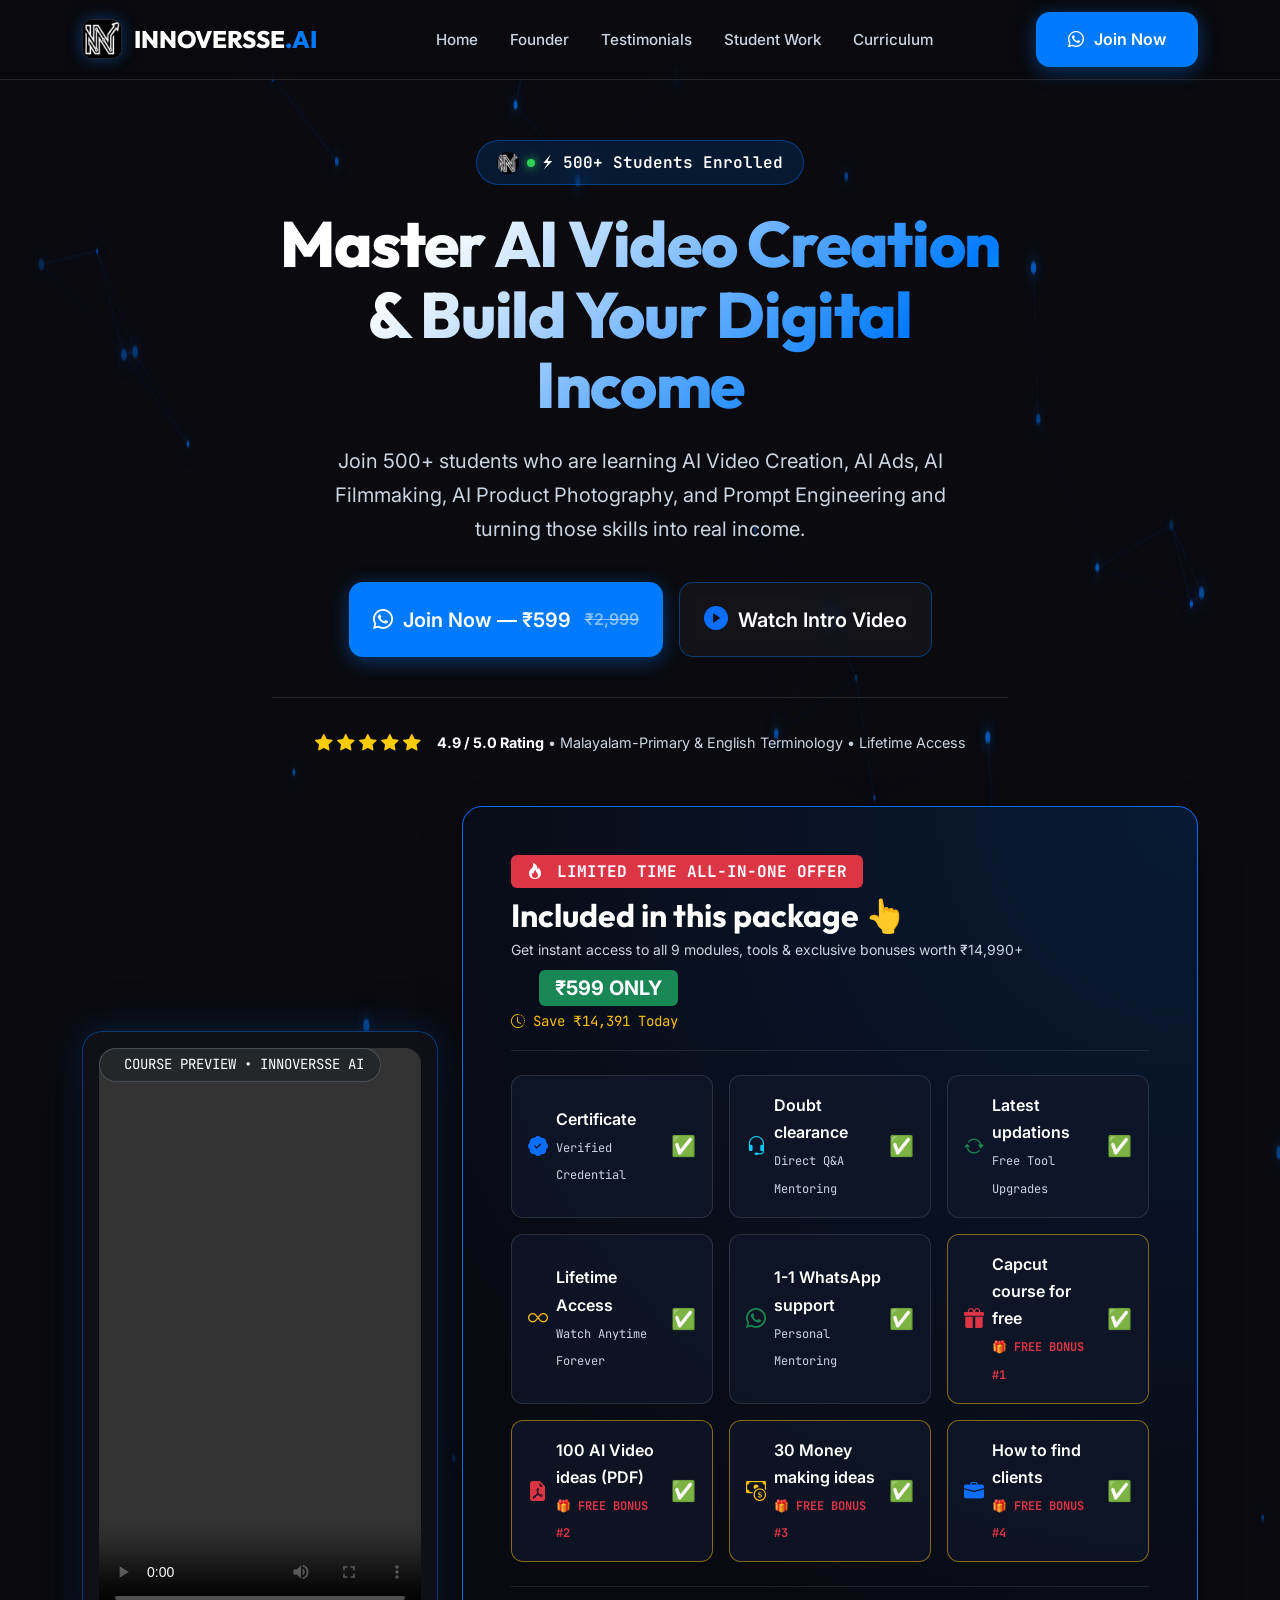
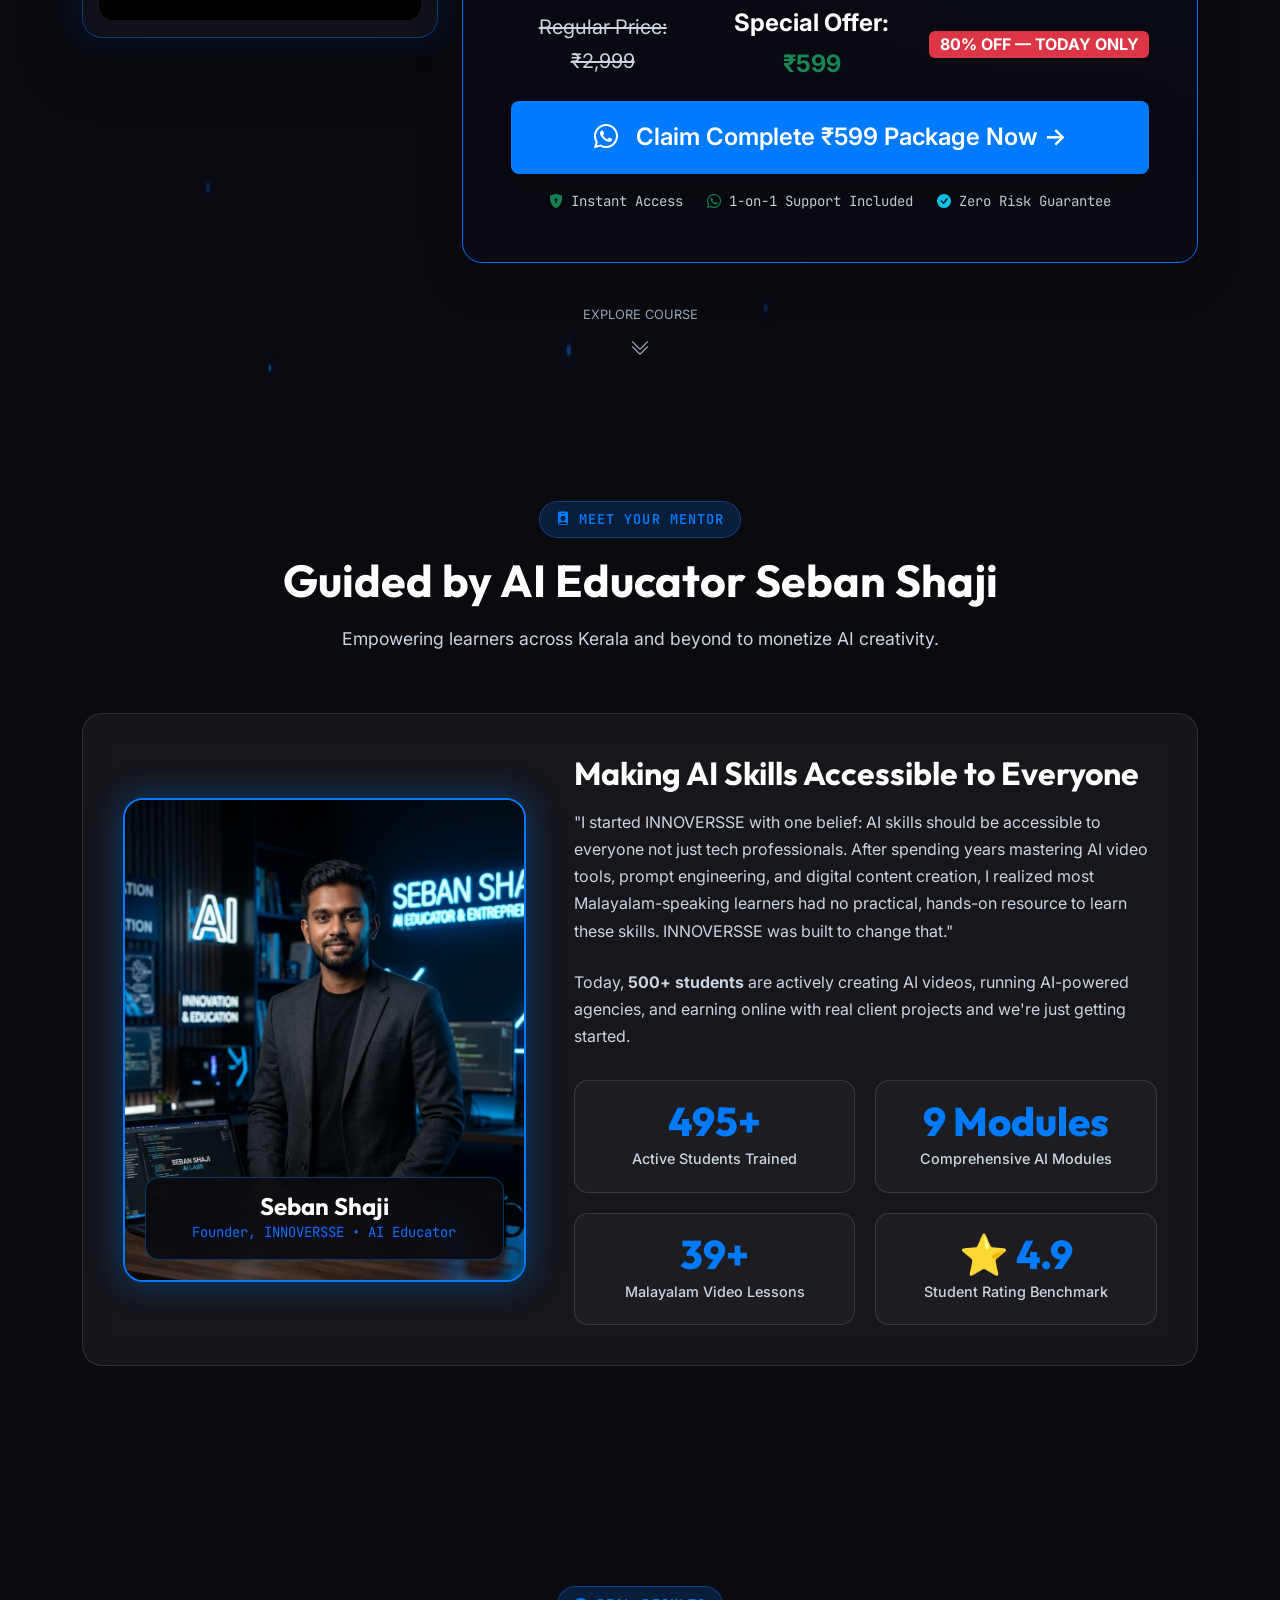
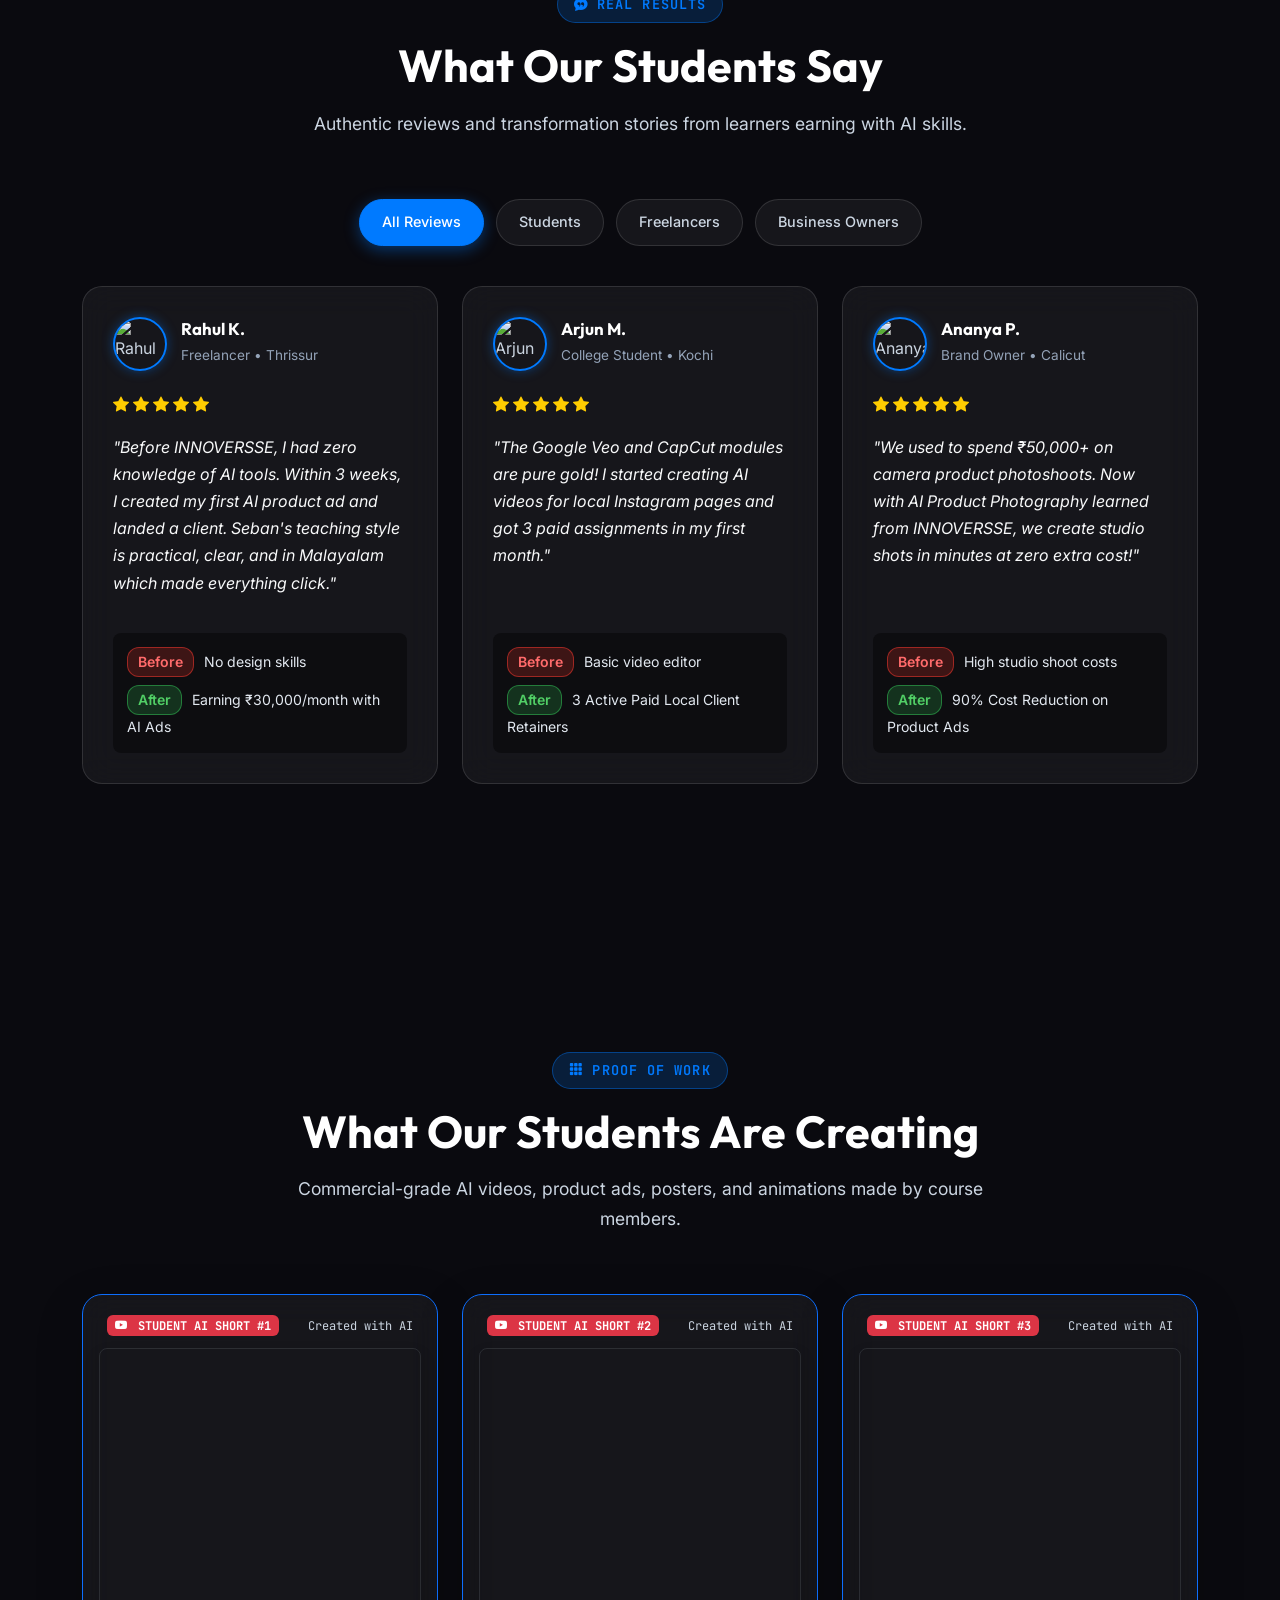
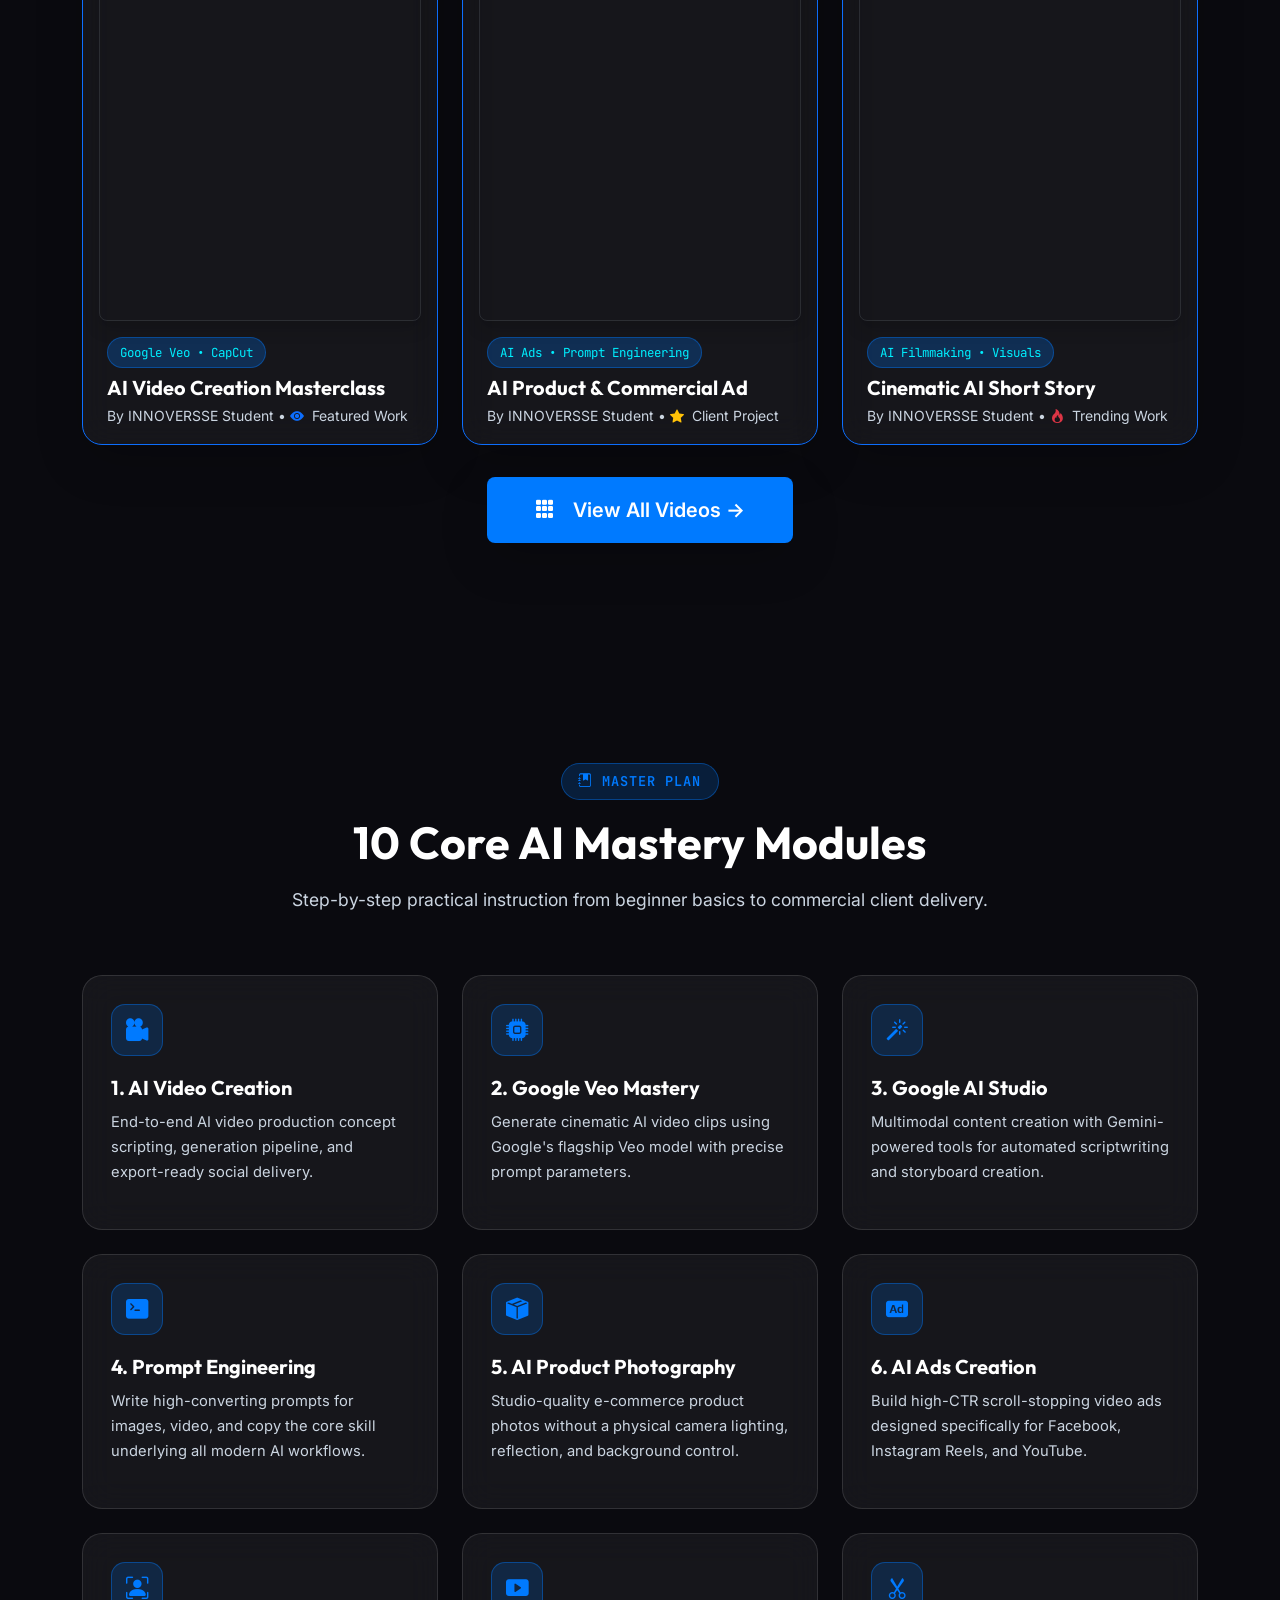
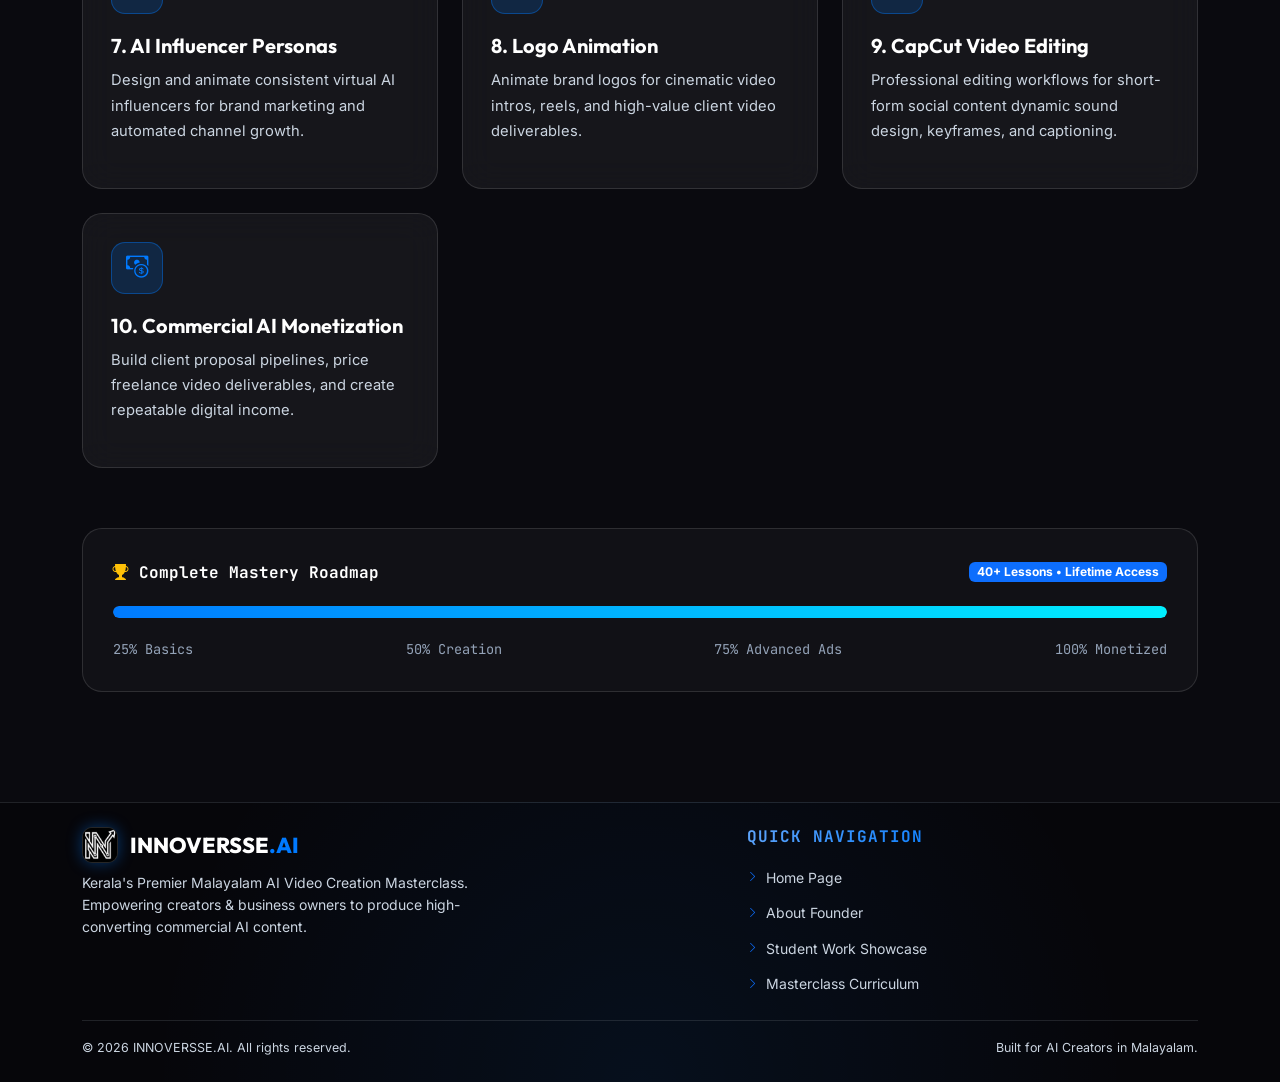
==== commit 28169db1: "style: adjust footer column sizing and improve layout alignment across showcase and index pages" ====
--- a/index.html
+++ b/index.html
@@ -734,7 +734,7 @@
 
       </div>
 
-      <div class="pt-3 mt-4 border-top border-secondary border-opacity-25 d-flex flex-column flex-sm-row align-items-center justify-content-between gap-2 text-start">
+      <div class="pt-3 mt-4 border-top border-secondary border-opacity-25 d-flex flex-column flex-sm-row align-items-start align-items-sm-center justify-content-between gap-2 text-start">
         <p class="small text-muted m-0" style="font-size: 0.78rem;">&copy; 2026 INNOVERSSE.AI. All rights reserved.</p>
         <p class="small text-muted m-0" style="font-size: 0.78rem;">Built for AI Creators in Malayalam.</p>
       </div>
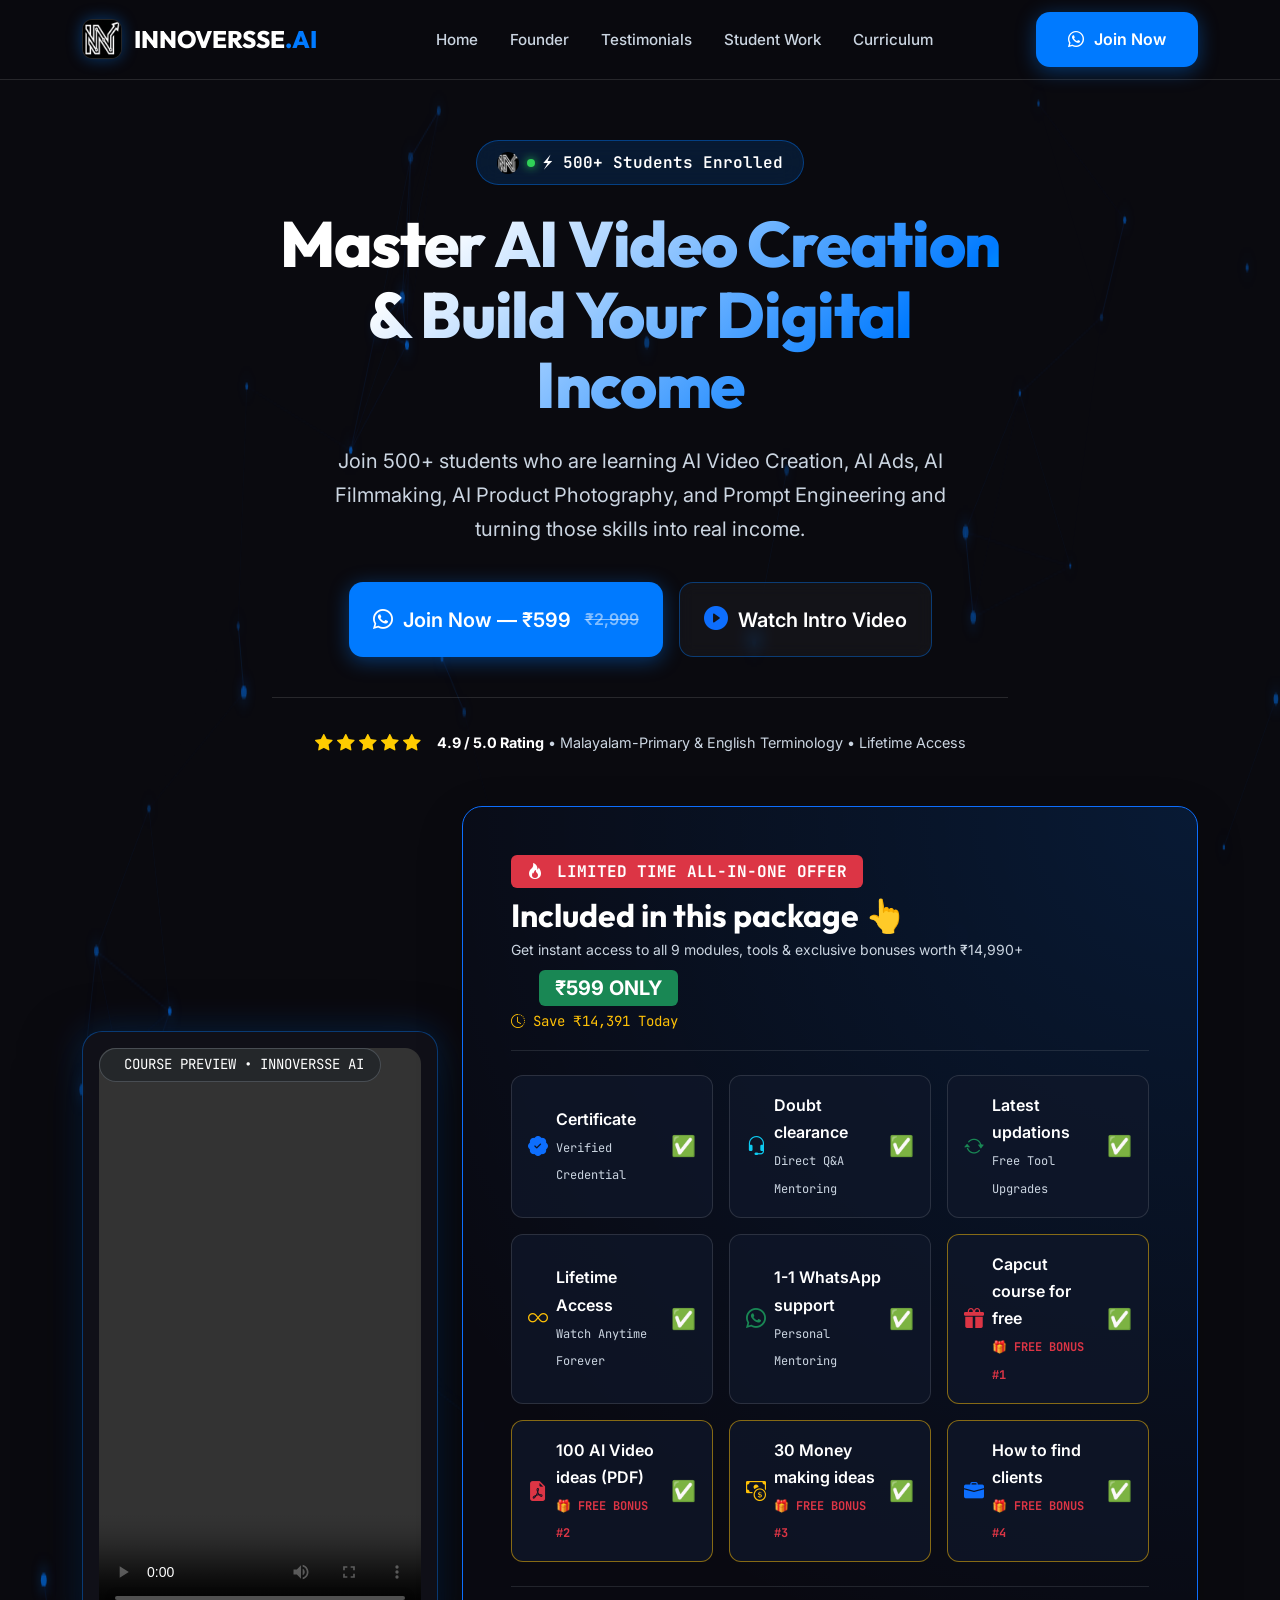
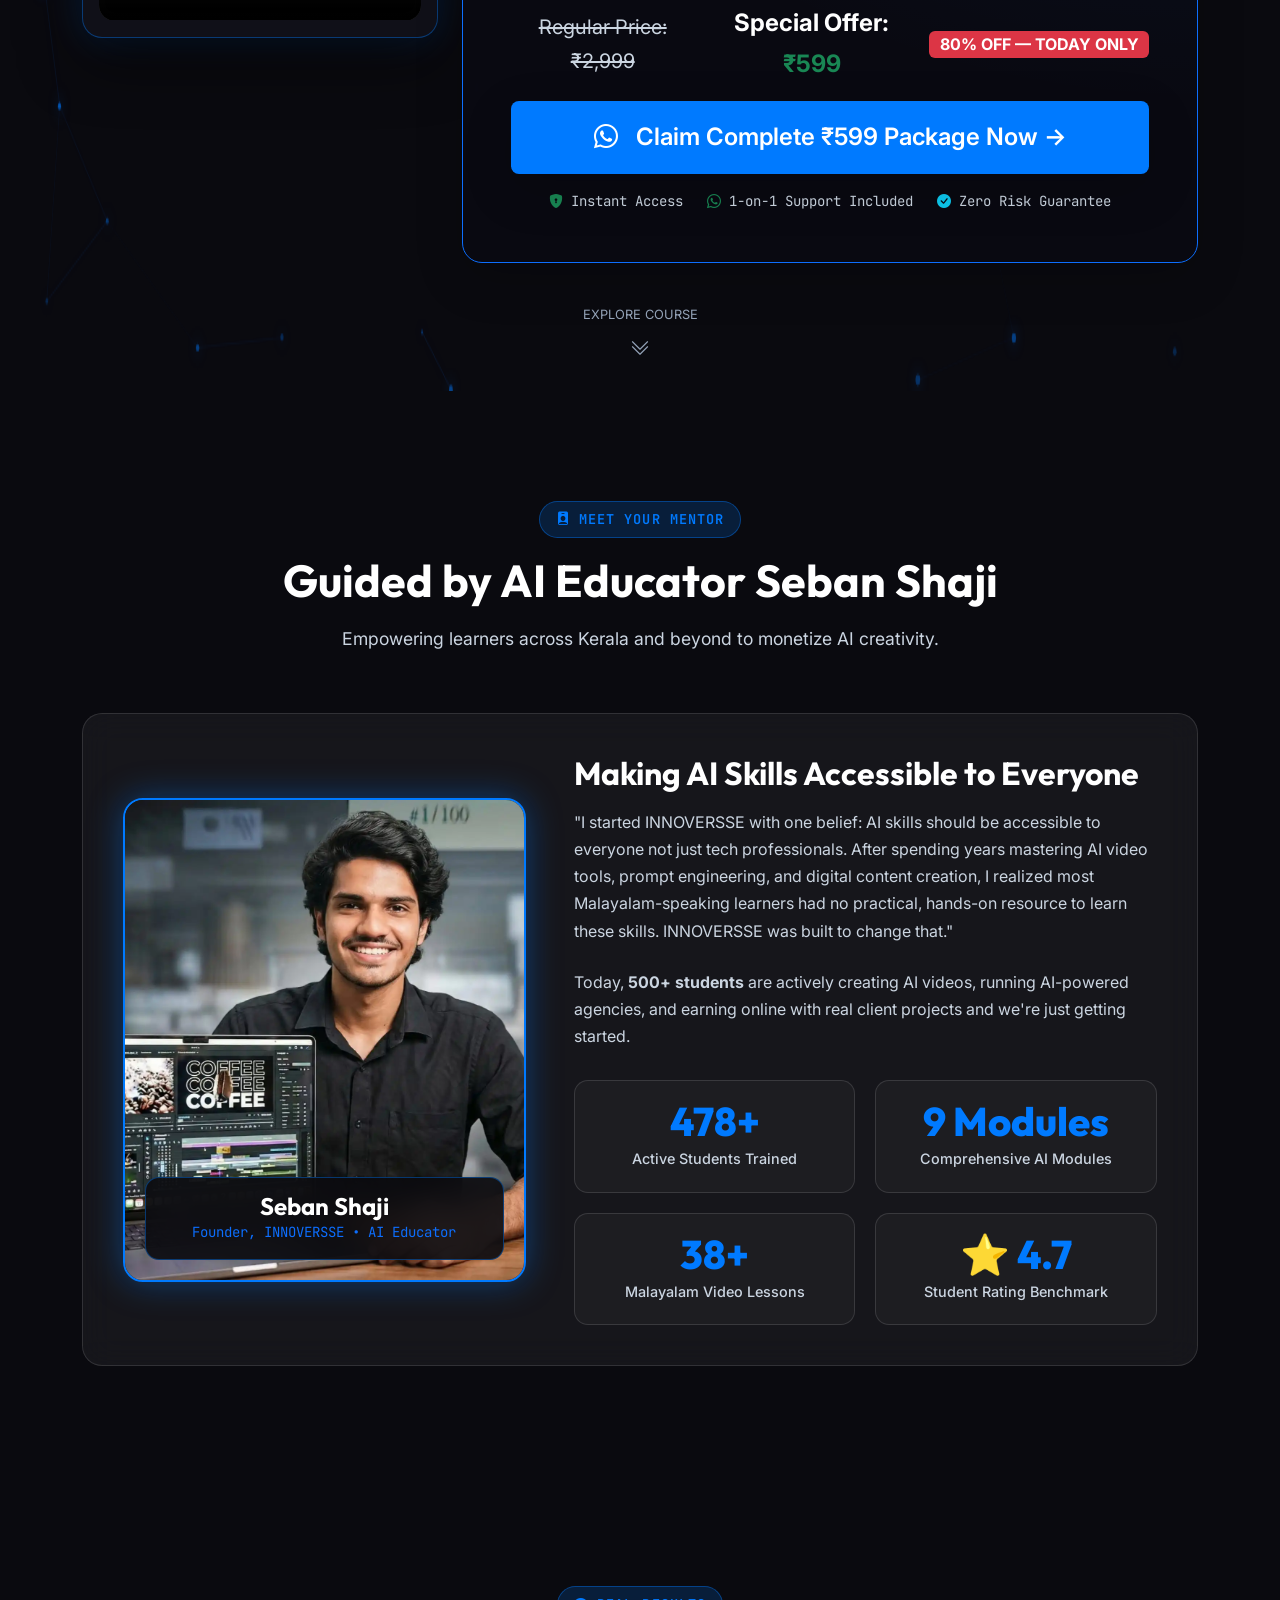
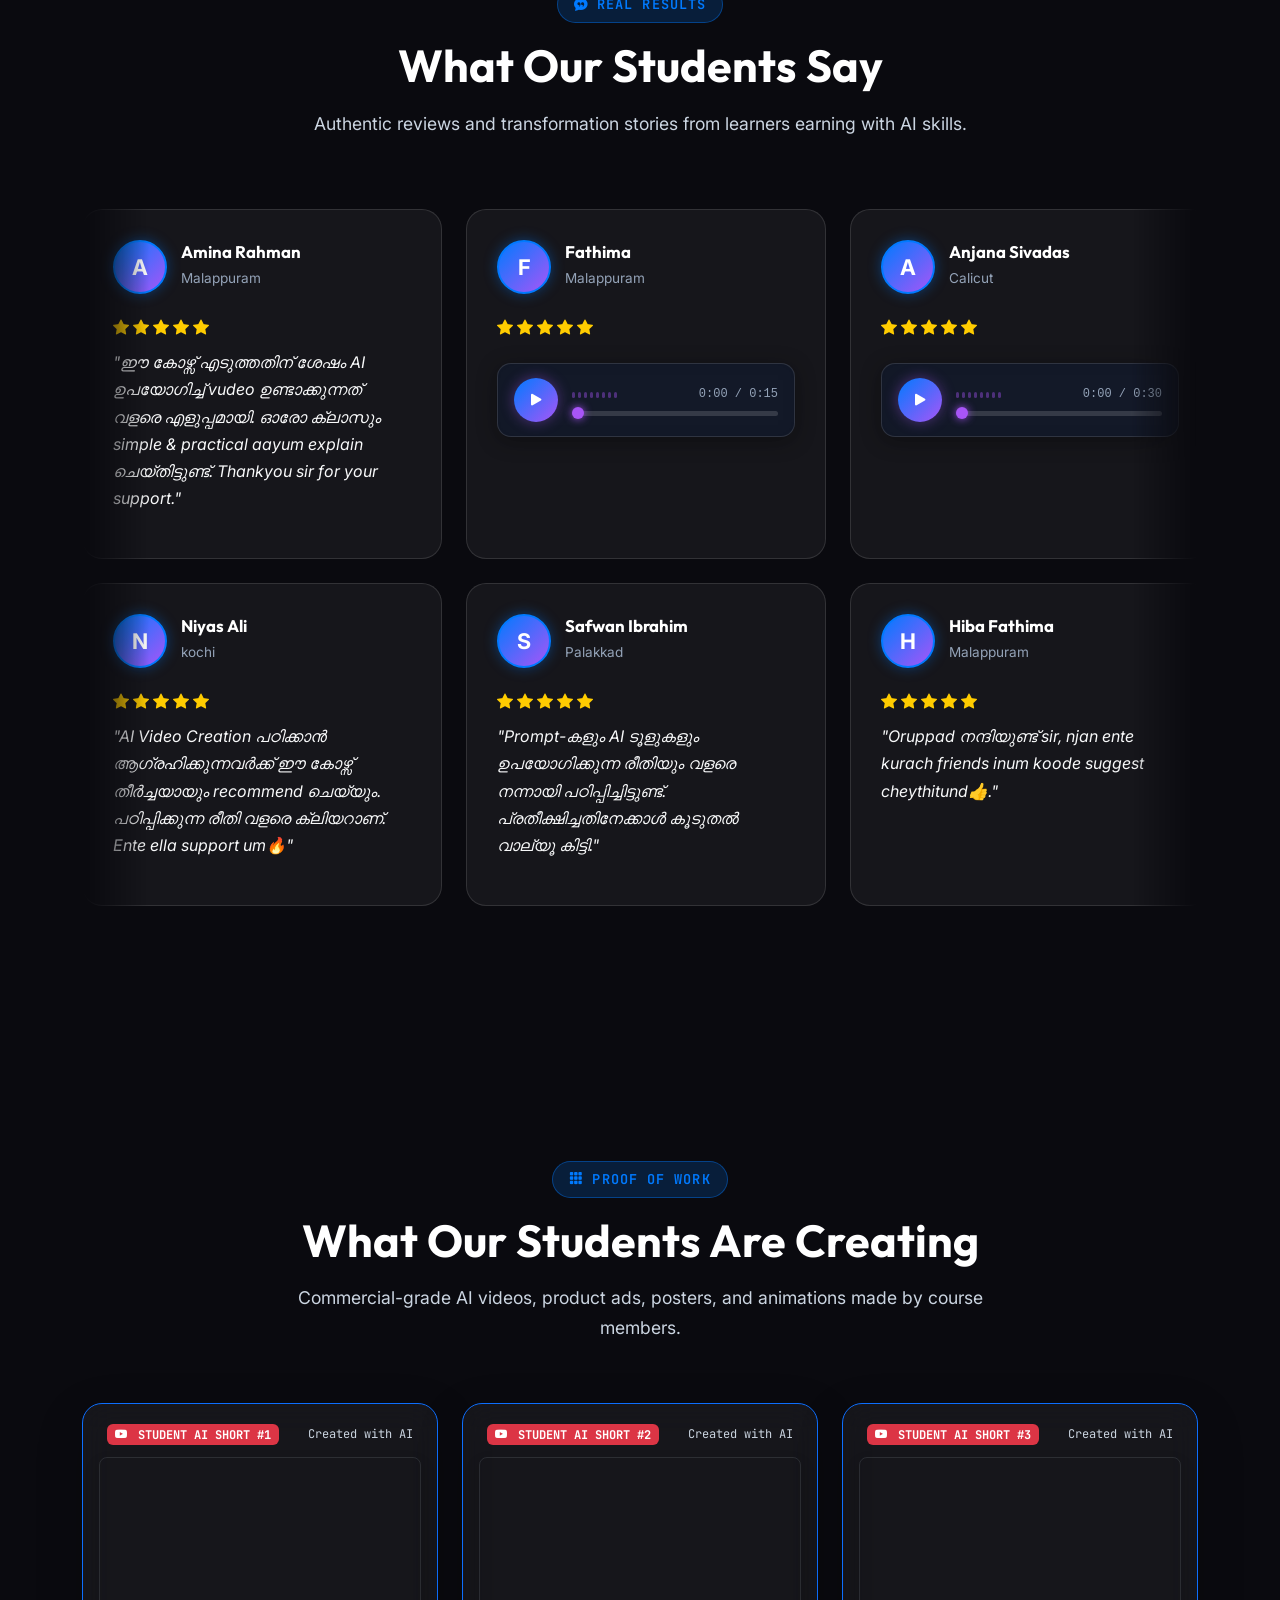
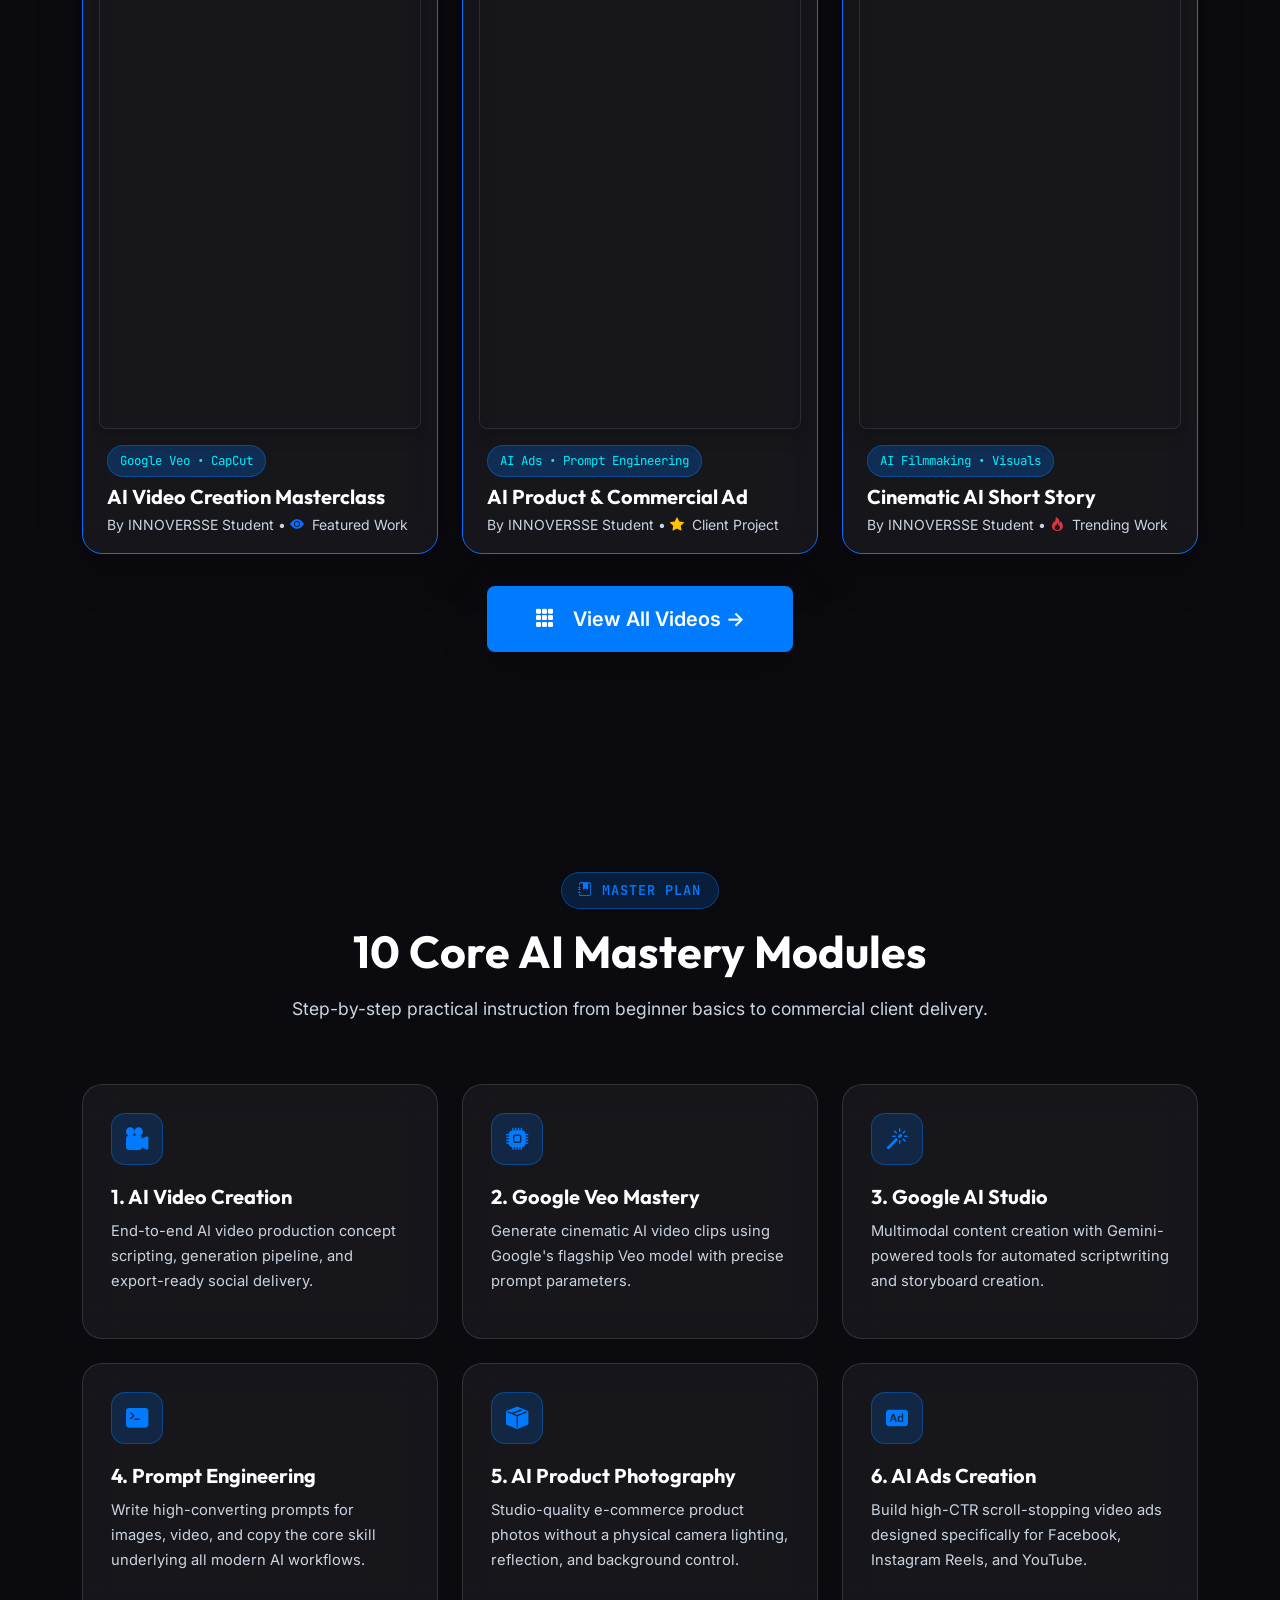
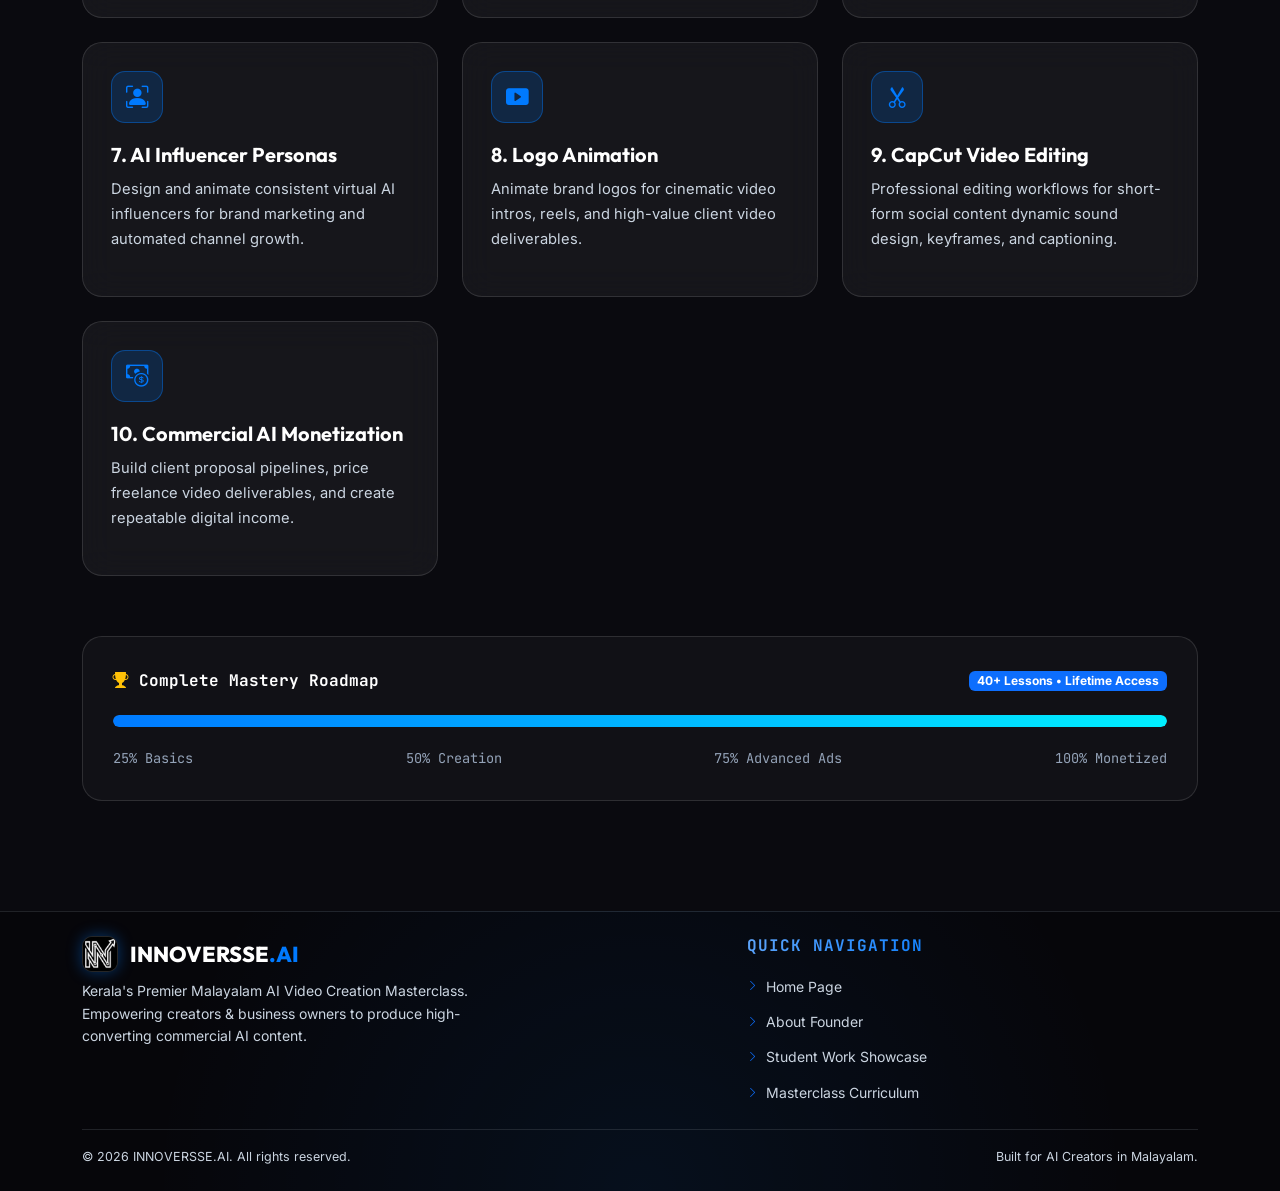
==== commit e45d61d7: "feat: add interactive testimonial marquee with audio players, sitemap, and expanded SEO metadata." ====
--- a/index.html
+++ b/index.html
@@ -4,27 +4,125 @@
 <head>
   <meta charset="UTF-8">
   <meta name="viewport" content="width=device-width, initial-scale=1.0">
-  <!-- SEO Title & Description -->
-  <title>INNOVERSSE | AI Video Creation Master Course Learn AI Filmmaking & Earn Online</title>
+  <!-- SEO Title & Meta Tags -->
+  <title>INNOVERSSE | AI Video Creation Master Course  Learn AI Filmmaking & Earn Online</title>
   <meta name="description"
-    content="Join 500+ students mastering AI Video Creation, AI Ads, Prompt Engineering & more. Enroll in INNOVERSSE's AI Master Course by Seban Shaji. Malayalam support. Beginner-friendly.">
+    content="Join 500+ students mastering AI Video Creation, AI Ads, Prompt Engineering & CapCut in Malayalam. Enroll in INNOVERSSE AI Masterclass by Seban Shaji. Beginner-friendly.">
   <meta name="keywords"
-    content="AI Video Creation, AI Ads, Seban Shaji, INNOVERSSE, AI Course Malayalam, Prompt Engineering, Google Veo, CapCut Editing, Kerala EdTech">
-  <meta name="author" content="Seban Shaji - INNOVERSSE">
-
-  <!-- Favicon & Touch Icons -->
-  <link rel="apple-touch-icon" sizes="180x180" href="assets/favicon_io/apple-touch-icon.png">
-  <link rel="icon" type="image/png" sizes="32x32" href="assets/favicon_io/favicon-32x32.png">
-  <link rel="icon" type="image/png" sizes="16x16" href="assets/favicon_io/favicon-16x16.png">
-  <link rel="shortcut icon" href="assets/favicon_io/favicon.ico">
-  <link rel="manifest" href="assets/favicon_io/site.webmanifest">
-
-  <!-- Open Graph / WhatsApp Preview Tags -->
+    content="AI Video Creation, AI Ads, Seban Shaji, INNOVERSSE, AI Course Malayalam, Prompt Engineering, Google Veo, CapCut Editing, Kerala AI Course, AEO, GEO">
+  <meta name="author" content="Seban Shaji - INNOVERSSE.AI">
+  <meta name="robots" content="index, follow, max-image-preview:large, max-snippet:-1, max-video-preview:-1">
+  <link rel="canonical" href="https://innoversse.ai/">
+  <link rel="sitemap" type="application/xml" href="/sitemap.xml">
+  <link rel="author text/plain" href="/llms.txt">
+
+  <!-- GEO Meta Tags (Geographic SEO Optimization for Kerala, India) -->
+  <meta name="geo.region" content="IN-KL">
+  <meta name="geo.placename" content="Kerala, India">
+  <meta name="geo.position" content="10.850516;76.271083">
+  <meta name="ICBM" content="10.850516, 76.271083">
+
+  <!-- Open Graph / Social Sharing Meta Tags -->
   <meta property="og:type" content="website">
-  <meta property="og:title" content="INNOVERSSE | AI Video Creation Master Course">
+  <meta property="og:url" content="https://innoversse.ai/">
+  <meta property="og:site_name" content="INNOVERSSE.AI">
+  <meta property="og:title" content="INNOVERSSE | AI Video Creation Master Course (Malayalam)">
   <meta property="og:description"
-    content="Master AI Video Creation, AI Ads & Prompt Engineering. 500+ Students Enrolled. Learn in Malayalam.">
-  <meta property="og:image" content="assets/innoversse.png">
+    content="Master AI Video Creation, AI Ads, Google Veo & Prompt Engineering in Malayalam. Join 500+ successful creators & Malayali freelancers.">
+  <meta property="og:image" content="https://innoversse.ai/assets/founder.webp">
+  <meta property="og:locale" content="en_US">
+  <meta property="og:locale:alternate" content="ml_IN">
+
+  <!-- Twitter Card Meta Tags -->
+  <meta name="twitter:card" content="summary_large_image">
+  <meta name="twitter:title" content="INNOVERSSE | AI Video Creation Master Course (Malayalam)">
+  <meta name="twitter:description" content="Learn AI Video Creation, Google Veo & Prompt Engineering in Malayalam with Seban Shaji.">
+  <meta name="twitter:image" content="https://innoversse.ai/assets/founder.webp">
+
+  <!-- JSON-LD Microdata (AEO & GEO Search Engine Optimization) -->
+  <script type="application/ld+json">
+  {
+    "@context": "https://schema.org",
+    "@graph": [
+      {
+        "@type": "Course",
+        "@id": "https://innoversse.ai/#course",
+        "name": "INNOVERSSE AI Video Creation Masterclass",
+        "description": "Kerala's premier Malayalam AI Video Creation Masterclass teaching AI video production, Google Veo, prompt engineering, and commercial client monetization.",
+        "provider": {
+          "@type": "Organization",
+          "name": "INNOVERSSE.AI",
+          "url": "https://innoversse.ai",
+          "logo": "https://innoversse.ai/assets/favicon_io/android-chrome-192x192.png"
+        },
+        "creator": {
+          "@type": "Person",
+          "name": "Seban Shaji",
+          "jobTitle": "AI Educator & Founder",
+          "url": "https://innoversse.ai/#founder"
+        },
+        "inLanguage": ["ml", "en"],
+        "offers": {
+          "@type": "Offer",
+          "price": "599",
+          "priceCurrency": "INR",
+          "availability": "https://schema.org/InStock",
+          "url": "https://innoversse.ai"
+        },
+        "hasCourseInstance": {
+          "@type": "CourseInstance",
+          "courseMode": "Online",
+          "courseWorkload": "PT15H"
+        }
+      },
+      {
+        "@type": "EducationalOrganization",
+        "@id": "https://innoversse.ai/#organization",
+        "name": "INNOVERSSE.AI",
+        "url": "https://innoversse.ai",
+        "logo": "https://innoversse.ai/assets/favicon_io/android-chrome-192x192.png",
+        "sameAs": [
+          "https://www.instagram.com/pixora._ai"
+        ],
+        "address": {
+          "@type": "PostalAddress",
+          "addressRegion": "Kerala",
+          "addressCountry": "IN"
+        }
+      },
+      {
+        "@type": "FAQPage",
+        "@id": "https://innoversse.ai/#faq",
+        "mainEntity": [
+          {
+            "@type": "Question",
+            "name": "What is INNOVERSSE AI Video Creation Masterclass?",
+            "acceptedAnswer": {
+              "@type": "Answer",
+              "text": "INNOVERSSE is a comprehensive Malayalam online masterclass by Seban Shaji teaching AI video creation, Google Veo, prompt engineering, CapCut editing, and client monetization."
+            }
+          },
+          {
+            "@type": "Question",
+            "name": "Is the AI Masterclass taught in Malayalam?",
+            "acceptedAnswer": {
+              "@type": "Answer",
+              "text": "Yes, all lessons, practical prompt guides, step-by-step videos, and support resources are provided in Malayalam."
+            }
+          },
+          {
+            "@type": "Question",
+            "name": "How much does the course cost?",
+            "acceptedAnswer": {
+              "@type": "Answer",
+              "text": "The masterclass offer price is ₹599 (discounted from ₹2,999) with full access to 10 core modules and bonuses."
+            }
+          }
+        ]
+      }
+    ]
+  }
+  </script>
 
   <!-- Google Fonts -->
   <link rel="preconnect" href="https://fonts.googleapis.com">
@@ -67,7 +165,8 @@
           <li class="nav-item"><a class="nav-link" href="#curriculum">Curriculum</a></li>
         </ul>
         <div class="d-flex gap-3 align-items-center">
-          <a href="https://wa.me/919496957914?text=Hi%20INNOVERSSE%20Team!%20I%20want%20to%20join%20the%20AI%20Video%20Creation%20Masterclass." target="_blank" class="btn-primary-blue">
+          <a href="https://wa.me/919496957914?text=Hi%20INNOVERSSE%20Team!%20I%20want%20to%20join%20the%20AI%20Video%20Creation%20Masterclass."
+            target="_blank" class="btn-primary-blue">
             <i class="bi bi-whatsapp"></i> Join Now
           </a>
         </div>
@@ -88,7 +187,8 @@
 
           <!-- Social Proof Badge -->
           <div class="social-proof-badge d-inline-flex align-items-center gap-2">
-            <img src="assets/favicon_io/android-chrome-192x192.png" alt="INNOVERSSE Logo" style="width: 22px; height: 22px; object-fit: contain; border-radius: 50%;">
+            <img src="assets/favicon_io/android-chrome-192x192.png" alt="INNOVERSSE Logo"
+              style="width: 22px; height: 22px; object-fit: contain; border-radius: 50%;">
             <span class="pulse-dot"></span>
             <span class="font-mono text-white fs-6 fw-semibold">⚡ 500+ Students Enrolled</span>
           </div>
@@ -100,13 +200,15 @@
 
           <p class="hero-subtitle mx-auto">
             Join 500+ students who are learning AI Video Creation, AI Ads, AI Filmmaking, AI Product Photography, and
-            Prompt Engineering  and turning those skills into real income.
+            Prompt Engineering and turning those skills into real income.
           </p>
 
           <!-- CTAs -->
           <div class="d-flex flex-column flex-sm-row justify-content-center gap-3 mt-4">
-            <a href="https://wa.me/919496957914?text=Hi%20INNOVERSSE%20Team!%20I%20want%20to%20join%20the%20AI%20Masterclass%20for%20%E2%82%B9599." target="_blank" class="btn-primary-blue fs-5 py-3 px-4">
-              <i class="bi bi-whatsapp"></i> Join Now &mdash; ₹599 <span class="text-white-50 text-decoration-line-through fs-6 ms-1">₹2,999</span>
+            <a href="https://wa.me/919496957914?text=Hi%20INNOVERSSE%20Team!%20I%20want%20to%20join%20the%20AI%20Masterclass%20for%20%E2%82%B9599."
+              target="_blank" class="btn-primary-blue fs-5 py-3 px-4">
+              <i class="bi bi-whatsapp"></i> Join Now &mdash; ₹599 <span
+                class="text-white-50 text-decoration-line-through fs-6 ms-1">₹2,999</span>
             </a>
             <a href="#" id="watch-demo-btn" class="btn-outline-glass fs-5 py-3 px-4">
               <i class="bi bi-play-circle-fill text-primary fs-4"></i> Watch Intro Video
@@ -133,17 +235,20 @@
 
       <!-- Desktop Side-by-Side Row: Video Showcase (Left Col) & Included in Package Card (Right Col) -->
       <div class="row g-4 align-items-center mb-5">
-        
+
         <!-- Video Showcase Column (Desktop: Left Col, Mobile: Top Full Width) -->
         <div class="col-lg-4">
           <div id="hero-video" class="hero-video-container position-relative">
-            <div class="hero-video-wrapper glass-card overflow-hidden p-2 p-md-3 border-primary position-relative shadow-lg">
-              <div class="video-badge position-absolute top-0 start-0 m-3 z-3 bg-dark bg-opacity-75 backdrop-blur px-3 py-1 rounded-pill text-white font-mono small d-flex align-items-center gap-2 border border-secondary border-opacity-50">
+            <div
+              class="hero-video-wrapper glass-card overflow-hidden p-2 p-md-3 border-primary position-relative shadow-lg">
+              <div
+                class="video-badge position-absolute top-0 start-0 m-3 z-3 bg-dark bg-opacity-75 backdrop-blur px-3 py-1 rounded-pill text-white font-mono small d-flex align-items-center gap-2 border border-secondary border-opacity-50">
                 <span class="pulse-dot bg-danger"></span>
                 <span>COURSE PREVIEW &bull; INNOVERSSE AI</span>
               </div>
               <div class="ratio ratio-9x16 rounded-4 overflow-hidden position-relative">
-                <video id="hero-intro-video" class="w-100 h-100 object-fit-cover rounded-3" controls playsinline preload="metadata">
+                <video id="hero-intro-video" class="w-100 h-100 object-fit-cover rounded-3" controls playsinline
+                  preload="metadata">
                   <source src="assets/introduction.mp4" type="video/mp4">
                   Your browser does not support the video tag.
                 </video>
@@ -154,18 +259,23 @@
 
         <!-- Included in Package Card Column (Desktop: Right Col, Mobile: Bottom Full Width) -->
         <div class="col-lg-8">
-          <div class="glass-card p-4 p-md-5 text-start border-primary shadow-lg position-relative overflow-hidden h-100" style="background: radial-gradient(circle at top right, rgba(0,122,255,0.15), transparent 70%), rgba(10, 10, 18, 0.95);">
-            
+          <div class="glass-card p-4 p-md-5 text-start border-primary shadow-lg position-relative overflow-hidden h-100"
+            style="background: radial-gradient(circle at top right, rgba(0,122,255,0.15), transparent 70%), rgba(10, 10, 18, 0.95);">
+
             <!-- Top Header Badge & Scarcity Tag -->
-            <div class="d-flex align-items-center justify-content-between flex-wrap gap-2 mb-4 pb-3 border-bottom border-secondary border-opacity-25">
+            <div
+              class="d-flex align-items-center justify-content-between flex-wrap gap-2 mb-4 pb-3 border-bottom border-secondary border-opacity-25">
               <div>
-                <span class="badge bg-danger text-white font-mono mb-2 px-3 py-2 fs-6"><i class="bi bi-fire me-1"></i> LIMITED TIME ALL-IN-ONE OFFER</span>
+                <span class="badge bg-danger text-white font-mono mb-2 px-3 py-2 fs-6"><i class="bi bi-fire me-1"></i>
+                  LIMITED TIME ALL-IN-ONE OFFER</span>
                 <h3 class="fs-2 text-white fw-bold m-0">Included in this package 👆</h3>
-                <p class="text-muted small m-0 mt-1">Get instant access to all 9 modules, tools & exclusive bonuses worth ₹14,990+</p>
+                <p class="text-muted small m-0 mt-1">Get instant access to all 9 modules, tools & exclusive bonuses
+                  worth ₹14,990+</p>
               </div>
               <div class="text-end">
                 <span class="badge bg-success fs-5 py-2 px-3 fw-bold">₹599 ONLY</span>
-                <div class="small text-warning font-mono mt-1"><i class="bi bi-clock-history"></i> Save ₹14,391 Today</div>
+                <div class="small text-warning font-mono mt-1"><i class="bi bi-clock-history"></i> Save ₹14,391 Today
+                </div>
               </div>
             </div>
 
@@ -237,7 +347,8 @@
               </div>
 
               <div class="col-sm-6 col-md-4">
-                <div class="package-item-card h-100 d-flex align-items-center justify-content-between p-3 border-warning border-opacity-50">
+                <div
+                  class="package-item-card h-100 d-flex align-items-center justify-content-between p-3 border-warning border-opacity-50">
                   <div class="d-flex align-items-center gap-2 me-2">
                     <i class="bi bi-gift-fill text-danger fs-5 flex-shrink-0"></i>
                     <div>
@@ -250,7 +361,8 @@
               </div>
 
               <div class="col-sm-6 col-md-4">
-                <div class="package-item-card h-100 d-flex align-items-center justify-content-between p-3 border-warning border-opacity-50">
+                <div
+                  class="package-item-card h-100 d-flex align-items-center justify-content-between p-3 border-warning border-opacity-50">
                   <div class="d-flex align-items-center gap-2 me-2">
                     <i class="bi bi-file-earmark-pdf-fill text-danger fs-5 flex-shrink-0"></i>
                     <div>
@@ -263,7 +375,8 @@
               </div>
 
               <div class="col-sm-6 col-md-4">
-                <div class="package-item-card h-100 d-flex align-items-center justify-content-between p-3 border-warning border-opacity-50">
+                <div
+                  class="package-item-card h-100 d-flex align-items-center justify-content-between p-3 border-warning border-opacity-50">
                   <div class="d-flex align-items-center gap-2 me-2">
                     <i class="bi bi-cash-coin text-warning fs-5 flex-shrink-0"></i>
                     <div>
@@ -276,7 +389,8 @@
               </div>
 
               <div class="col-sm-6 col-md-4">
-                <div class="package-item-card h-100 d-flex align-items-center justify-content-between p-3 border-warning border-opacity-50">
+                <div
+                  class="package-item-card h-100 d-flex align-items-center justify-content-between p-3 border-warning border-opacity-50">
                   <div class="d-flex align-items-center gap-2 me-2">
                     <i class="bi bi-briefcase-fill text-primary fs-5 flex-shrink-0"></i>
                     <div>
@@ -297,7 +411,8 @@
                 <span class="badge bg-danger fs-6 pulse-glow">80% OFF — TODAY ONLY</span>
               </div>
 
-              <a href="https://wa.me/919496957914?text=Hi%20INNOVERSSE%20Team!%20I%20want%20to%20claim%20the%20complete%20%E2%82%B9599%20offer%20package%20with%20all%209%20bonuses!" target="_blank" class="btn-primary-blue fs-4 w-100 py-3 rounded-3 shadow-lg pulse-glow">
+              <a href="https://wa.me/919496957914?text=Hi%20INNOVERSSE%20Team!%20I%20want%20to%20claim%20the%20complete%20%E2%82%B9599%20offer%20package%20with%20all%209%20bonuses!"
+                target="_blank" class="btn-primary-blue fs-4 w-100 py-3 rounded-3 shadow-lg pulse-glow">
                 <i class="bi bi-whatsapp me-2"></i> Claim Complete ₹599 Package Now →
               </a>
 
@@ -338,7 +453,7 @@
           <!-- Image Column -->
           <div class="col-lg-5">
             <div class="founder-img-wrapper">
-              <img src="assets/founder.png" alt="Seban Shaji - Founder & AI Educator">
+              <img src="assets/founder.webp" alt="Seban Shaji - Founder & AI Educator">
               <div class="founder-badge">
                 <h4 class="m-0 text-white fw-bold">Seban Shaji</h4>
                 <p class="m-0 text-primary font-mono small">Founder, INNOVERSSE &bull; AI Educator</p>
@@ -351,7 +466,7 @@
             <h3 class="fs-2 text-white mb-3">Making AI Skills Accessible to Everyone</h3>
 
             <p class="text-muted fs-6 mb-4">
-              "I started INNOVERSSE with one belief: AI skills should be accessible to everyone  not just tech
+              "I started INNOVERSSE with one belief: AI skills should be accessible to everyone not just tech
               professionals. After spending years mastering AI video tools, prompt engineering, and digital content
               creation, I realized most Malayalam-speaking learners had no practical, hands-on resource to learn these
               skills. INNOVERSSE was built to change that."
@@ -359,7 +474,7 @@
 
             <p class="text-muted fs-6 mb-4">
               Today, <strong>500+ students</strong> are actively creating AI videos, running AI-powered agencies, and
-              earning online with real client projects  and we're just getting started.
+              earning online with real client projects and we're just getting started.
             </p>
 
             <!-- Counter Stats Grid -->
@@ -399,87 +514,20 @@
         <p>Authentic reviews and transformation stories from learners earning with AI skills.</p>
       </div>
 
-      <!-- Filter Buttons -->
-      <div class="filter-nav">
-        <button class="filter-btn testimonial-filter-btn active" data-filter="all">All Reviews</button>
-        <button class="filter-btn testimonial-filter-btn" data-filter="students">Students</button>
-        <button class="filter-btn testimonial-filter-btn" data-filter="freelancers">Freelancers</button>
-        <button class="filter-btn testimonial-filter-btn" data-filter="business">Business Owners</button>
-      </div>
-
-      <!-- Testimonial Grid -->
-      <div class="row g-4 mb-5">
-
-        <!-- Card 1 -->
-        <div class="col-md-6 col-lg-4 testimonial-item" data-category="freelancers">
-          <div class="glass-card testimonial-card">
-            <div>
-              <div class="testimonial-author">
-                <img src="https://images.unsplash.com/photo-1534528741775-53994a69daeb?auto=format&fit=crop&w=150&q=80"
-                  alt="Rahul K." class="author-avatar">
-                <div class="author-info">
-                  <h4>Rahul K.</h4>
-                  <span>Freelancer &bull; Thrissur</span>
-                </div>
-              </div>
-              <div class="stars-rating mb-3 fs-6"><i class="bi bi-star-fill"></i><i class="bi bi-star-fill"></i><i
-                  class="bi bi-star-fill"></i><i class="bi bi-star-fill"></i><i class="bi bi-star-fill"></i></div>
-              <p class="fst-italic text-light">"Before INNOVERSSE, I had zero knowledge of AI tools. Within 3 weeks, I
-                created my first AI product ad and landed a client. Seban's teaching style is practical, clear, and in
-                Malayalam  which made everything click."</p>
-            </div>
-            <div class="before-after-box">
-              <div><span class="badge-pill-before">Before</span> No design skills</div>
-              <div><span class="badge-pill-after">After</span> Earning ₹30,000/month with AI Ads</div>
-            </div>
-          </div>
-        </div>
-
-        <!-- Card 2 -->
-        <div class="col-md-6 col-lg-4 testimonial-item" data-category="students">
-          <div class="glass-card testimonial-card">
-            <div>
-              <div class="testimonial-author">
-                <img src="https://images.unsplash.com/photo-1507003211169-0a1dd7228f2d?auto=format&fit=crop&w=150&q=80"
-                  alt="Arjun M." class="author-avatar">
-                <div class="author-info">
-                  <h4>Arjun M.</h4>
-                  <span>College Student &bull; Kochi</span>
-                </div>
-              </div>
-              <div class="stars-rating mb-3 fs-6"><i class="bi bi-star-fill"></i><i class="bi bi-star-fill"></i><i
-                  class="bi bi-star-fill"></i><i class="bi bi-star-fill"></i><i class="bi bi-star-fill"></i></div>
-              <p class="fst-italic text-light">"The Google Veo and CapCut modules are pure gold! I started creating AI
-                videos for local Instagram pages and got 3 paid assignments in my first month."</p>
-            </div>
-            <div class="before-after-box">
-              <div><span class="badge-pill-before">Before</span> Basic video editor</div>
-              <div><span class="badge-pill-after">After</span> 3 Active Paid Local Client Retainers</div>
-            </div>
-          </div>
-        </div>
-
-        <!-- Card 3 -->
-        <div class="col-md-6 col-lg-4 testimonial-item" data-category="business">
-          <div class="glass-card testimonial-card">
-            <div>
-              <div class="testimonial-author">
-                <img src="https://images.unsplash.com/photo-1573496359142-b8d87734a5a2?auto=format&fit=crop&w=150&q=80"
-                  alt="Ananya P." class="author-avatar">
-                <div class="author-info">
-                  <h4>Ananya P.</h4>
-                  <span>Brand Owner &bull; Calicut</span>
-                </div>
-              </div>
-              <div class="stars-rating mb-3 fs-6"><i class="bi bi-star-fill"></i><i class="bi bi-star-fill"></i><i
-                  class="bi bi-star-fill"></i><i class="bi bi-star-fill"></i><i class="bi bi-star-fill"></i></div>
-              <p class="fst-italic text-light">"We used to spend ₹50,000+ on camera product photoshoots. Now with AI
-                Product Photography learned from INNOVERSSE, we create studio shots in minutes at zero extra cost!"</p>
-            </div>
-            <div class="before-after-box">
-              <div><span class="badge-pill-before">Before</span> High studio shoot costs</div>
-              <div><span class="badge-pill-after">After</span> 90% Cost Reduction on Product Ads</div>
-            </div>
+      <!-- Testimonials Dual Marquee Container (Row 1: Left to Right, Row 2: Right to Left) -->
+      <div class="testimonials-marquee-wrapper overflow-hidden position-relative my-4">
+        
+        <!-- Row 1: Left to Right moving -->
+        <div class="marquee-row marquee-row-left mb-4">
+          <div class="marquee-track" id="testimonials-row-1">
+            <!-- Rendered dynamically from data/testimonials.json -->
+          </div>
+        </div>
+
+        <!-- Row 2: Right to Left moving -->
+        <div class="marquee-row marquee-row-right">
+          <div class="marquee-track" id="testimonials-row-2">
+            <!-- Rendered dynamically from data/testimonials.json -->
           </div>
         </div>
 
@@ -501,21 +549,25 @@
 
       <!-- Gallery Showcase Grid (3 Videos Desktop, 2 Videos Mobile) -->
       <div class="row g-4 justify-content-center mb-4">
-        
+
         <!-- Video 1 (Desktop & Mobile) -->
         <div class="col-md-6 col-lg-4 gallery-item" data-category="videos">
           <div class="glass-card p-2 p-md-3 overflow-hidden border-primary shadow-lg position-relative h-100">
             <div class="d-flex align-items-center justify-content-between px-2 py-1 mb-2">
-              <span class="badge bg-danger font-mono text-white"><i class="bi bi-youtube me-1"></i> STUDENT AI SHORT #1</span>
+              <span class="badge bg-danger font-mono text-white"><i class="bi bi-youtube me-1"></i> STUDENT AI SHORT
+                #1</span>
               <small class="text-muted font-mono" style="font-size: 0.75rem;">Created with AI</small>
             </div>
             <div class="ratio ratio-9x16 rounded-3 overflow-hidden border border-secondary border-opacity-25 shadow">
-              <iframe src="https://www.youtube.com/embed/OwP7r8pOhXQ" title="Student AI Short 1" allow="accelerometer; autoplay; clipboard-write; encrypted-media; gyroscope; picture-in-picture" allowfullscreen class="w-100 h-100"></iframe>
+              <iframe src="https://www.youtube.com/embed/OwP7r8pOhXQ" title="Student AI Short 1"
+                allow="accelerometer; autoplay; clipboard-write; encrypted-media; gyroscope; picture-in-picture"
+                allowfullscreen class="w-100 h-100"></iframe>
             </div>
             <div class="pt-3 px-2 text-start">
               <span class="tool-tag">Google Veo &bull; CapCut</span>
               <h4 class="fs-5 text-white mb-1">AI Video Creation Masterclass</h4>
-              <p class="small text-muted m-0">By INNOVERSSE Student &bull; <i class="bi bi-eye-fill text-primary me-1"></i> Featured Work</p>
+              <p class="small text-muted m-0">By INNOVERSSE Student &bull; <i
+                  class="bi bi-eye-fill text-primary me-1"></i> Featured Work</p>
             </div>
           </div>
         </div>
@@ -524,16 +576,20 @@
         <div class="col-md-6 col-lg-4 gallery-item" data-category="videos">
           <div class="glass-card p-2 p-md-3 overflow-hidden border-primary shadow-lg position-relative h-100">
             <div class="d-flex align-items-center justify-content-between px-2 py-1 mb-2">
-              <span class="badge bg-danger font-mono text-white"><i class="bi bi-youtube me-1"></i> STUDENT AI SHORT #2</span>
+              <span class="badge bg-danger font-mono text-white"><i class="bi bi-youtube me-1"></i> STUDENT AI SHORT
+                #2</span>
               <small class="text-muted font-mono" style="font-size: 0.75rem;">Created with AI</small>
             </div>
             <div class="ratio ratio-9x16 rounded-3 overflow-hidden border border-secondary border-opacity-25 shadow">
-              <iframe src="https://www.youtube.com/embed/2SMWA5ZGx0Q" title="Student AI Short 2" allow="accelerometer; autoplay; clipboard-write; encrypted-media; gyroscope; picture-in-picture" allowfullscreen class="w-100 h-100"></iframe>
+              <iframe src="https://www.youtube.com/embed/2SMWA5ZGx0Q" title="Student AI Short 2"
+                allow="accelerometer; autoplay; clipboard-write; encrypted-media; gyroscope; picture-in-picture"
+                allowfullscreen class="w-100 h-100"></iframe>
             </div>
             <div class="pt-3 px-2 text-start">
               <span class="tool-tag">AI Ads &bull; Prompt Engineering</span>
               <h4 class="fs-5 text-white mb-1">AI Product & Commercial Ad</h4>
-              <p class="small text-muted m-0">By INNOVERSSE Student &bull; <i class="bi bi-star-fill text-warning me-1"></i> Client Project</p>
+              <p class="small text-muted m-0">By INNOVERSSE Student &bull; <i
+                  class="bi bi-star-fill text-warning me-1"></i> Client Project</p>
             </div>
           </div>
         </div>
@@ -542,16 +598,20 @@
         <div class="col-md-6 col-lg-4 d-none d-lg-block gallery-item" data-category="videos">
           <div class="glass-card p-2 p-md-3 overflow-hidden border-primary shadow-lg position-relative h-100">
             <div class="d-flex align-items-center justify-content-between px-2 py-1 mb-2">
-              <span class="badge bg-danger font-mono text-white"><i class="bi bi-youtube me-1"></i> STUDENT AI SHORT #3</span>
+              <span class="badge bg-danger font-mono text-white"><i class="bi bi-youtube me-1"></i> STUDENT AI SHORT
+                #3</span>
               <small class="text-muted font-mono" style="font-size: 0.75rem;">Created with AI</small>
             </div>
             <div class="ratio ratio-9x16 rounded-3 overflow-hidden border border-secondary border-opacity-25 shadow">
-              <iframe src="https://www.youtube.com/embed/5tRj5b5zCeI" title="Student AI Short 3" allow="accelerometer; autoplay; clipboard-write; encrypted-media; gyroscope; picture-in-picture" allowfullscreen class="w-100 h-100"></iframe>
+              <iframe src="https://www.youtube.com/embed/5tRj5b5zCeI" title="Student AI Short 3"
+                allow="accelerometer; autoplay; clipboard-write; encrypted-media; gyroscope; picture-in-picture"
+                allowfullscreen class="w-100 h-100"></iframe>
             </div>
             <div class="pt-3 px-2 text-start">
               <span class="tool-tag">AI Filmmaking &bull; Visuals</span>
               <h4 class="fs-5 text-white mb-1">Cinematic AI Short Story</h4>
-              <p class="small text-muted m-0">By INNOVERSSE Student &bull; <i class="bi bi-fire text-danger me-1"></i> Trending Work</p>
+              <p class="small text-muted m-0">By INNOVERSSE Student &bull; <i class="bi bi-fire text-danger me-1"></i>
+                Trending Work</p>
             </div>
           </div>
         </div>
@@ -586,7 +646,7 @@
           <div class="glass-card module-card">
             <div class="module-icon"><i class="bi bi-camera-reels-fill"></i></div>
             <h3>1. AI Video Creation</h3>
-            <p class="small text-muted">End-to-end AI video production  concept scripting, generation pipeline,
+            <p class="small text-muted">End-to-end AI video production concept scripting, generation pipeline,
               and export-ready social delivery.</p>
           </div>
         </div>
@@ -616,7 +676,7 @@
           <div class="glass-card module-card">
             <div class="module-icon"><i class="bi bi-terminal-fill"></i></div>
             <h3>4. Prompt Engineering</h3>
-            <p class="small text-muted">Write high-converting prompts for images, video, and copy  the core skill
+            <p class="small text-muted">Write high-converting prompts for images, video, and copy the core skill
               underlying all modern AI workflows.</p>
           </div>
         </div>
@@ -626,7 +686,7 @@
           <div class="glass-card module-card">
             <div class="module-icon"><i class="bi bi-box-seam-fill"></i></div>
             <h3>5. AI Product Photography</h3>
-            <p class="small text-muted">Studio-quality e-commerce product photos without a physical camera 
+            <p class="small text-muted">Studio-quality e-commerce product photos without a physical camera
               lighting, reflection, and background control.</p>
           </div>
         </div>
@@ -666,7 +726,7 @@
           <div class="glass-card module-card">
             <div class="module-icon"><i class="bi bi-scissors"></i></div>
             <h3>9. CapCut Video Editing</h3>
-            <p class="small text-muted">Professional editing workflows for short-form social content  dynamic
+            <p class="small text-muted">Professional editing workflows for short-form social content dynamic
               sound design, keyframes, and captioning.</p>
           </div>
         </div>
@@ -706,35 +766,47 @@
   <!-- ==========================================
        Footer Section (Premium Design)
        ========================================== -->
-  <footer class="site-footer py-4 border-top border-secondary border-opacity-25" style="background: radial-gradient(circle at bottom center, rgba(0, 122, 255, 0.08), transparent 70%), #06060a;">
+  <footer class="site-footer py-4 border-top border-secondary border-opacity-25"
+    style="background: radial-gradient(circle at bottom center, rgba(0, 122, 255, 0.08), transparent 70%), #06060a;">
     <div class="container">
       <div class="row g-4 justify-content-between align-items-start">
-        
+
         <!-- Brand & Description -->
         <div class="col-lg-6 col-md-6 text-start">
           <div class="navbar-brand justify-content-start mb-2" style="font-size: 1.35rem;">
-            <img src="assets/favicon_io/android-chrome-192x192.png" alt="INNOVERSSE Logo" class="brand-logo-img" style="width: 36px; height: 36px;">
+            <img src="assets/favicon_io/android-chrome-192x192.png" alt="INNOVERSSE Logo" class="brand-logo-img"
+              style="width: 36px; height: 36px;">
             <span>INNOVERSSE<span style="color: var(--accent-blue);">.AI</span></span>
           </div>
           <p class="text-muted small mb-0" style="max-width: 420px; line-height: 1.6;">
-            Kerala's Premier Malayalam AI Video Creation Masterclass. Empowering creators & business owners to produce high-converting commercial AI content.
+            Kerala's Premier Malayalam AI Video Creation Masterclass. Empowering creators & business owners to produce
+            high-converting commercial AI content.
           </p>
         </div>
 
         <!-- Quick Links -->
         <div class="col-lg-5 col-md-6 text-start">
-          <h5 class="fs-6 text-white font-mono fw-bold mb-3 text-uppercase text-gradient-blue" style="letter-spacing: 1px;">Quick Navigation</h5>
+          <h5 class="fs-6 text-white font-mono fw-bold mb-3 text-uppercase text-gradient-blue"
+            style="letter-spacing: 1px;">Quick Navigation</h5>
           <ul class="list-unstyled m-0 d-flex flex-column gap-2 footer-nav-links">
-            <li><a href="#hero" class="text-muted text-decoration-none small d-inline-flex align-items-center"><i class="bi bi-chevron-right text-primary me-2" style="font-size: 0.7rem;"></i>Home Page</a></li>
-            <li><a href="#founder" class="text-muted text-decoration-none small d-inline-flex align-items-center"><i class="bi bi-chevron-right text-primary me-2" style="font-size: 0.7rem;"></i>About Founder</a></li>
-            <li><a href="showcase.html" class="text-muted text-decoration-none small d-inline-flex align-items-center"><i class="bi bi-chevron-right text-primary me-2" style="font-size: 0.7rem;"></i>Student Work Showcase</a></li>
-            <li><a href="#curriculum" class="text-muted text-decoration-none small d-inline-flex align-items-center"><i class="bi bi-chevron-right text-primary me-2" style="font-size: 0.7rem;"></i>Masterclass Curriculum</a></li>
+            <li><a href="#hero" class="text-muted text-decoration-none small d-inline-flex align-items-center"><i
+                  class="bi bi-chevron-right text-primary me-2" style="font-size: 0.7rem;"></i>Home Page</a></li>
+            <li><a href="#founder" class="text-muted text-decoration-none small d-inline-flex align-items-center"><i
+                  class="bi bi-chevron-right text-primary me-2" style="font-size: 0.7rem;"></i>About Founder</a></li>
+            <li><a href="showcase.html"
+                class="text-muted text-decoration-none small d-inline-flex align-items-center"><i
+                  class="bi bi-chevron-right text-primary me-2" style="font-size: 0.7rem;"></i>Student Work Showcase</a>
+            </li>
+            <li><a href="#curriculum" class="text-muted text-decoration-none small d-inline-flex align-items-center"><i
+                  class="bi bi-chevron-right text-primary me-2" style="font-size: 0.7rem;"></i>Masterclass
+                Curriculum</a></li>
           </ul>
         </div>
 
       </div>
 
-      <div class="pt-3 mt-4 border-top border-secondary border-opacity-25 d-flex flex-column flex-sm-row align-items-start align-items-sm-center justify-content-between gap-2 text-start">
+      <div
+        class="pt-3 mt-4 border-top border-secondary border-opacity-25 d-flex flex-column flex-sm-row align-items-start align-items-sm-center justify-content-between gap-2 text-start">
         <p class="small text-muted m-0" style="font-size: 0.78rem;">&copy; 2026 INNOVERSSE.AI. All rights reserved.</p>
         <p class="small text-muted m-0" style="font-size: 0.78rem;">Built for AI Creators in Malayalam.</p>
       </div>
@@ -745,7 +817,9 @@
        Sticky Mobile CTA Bar
        ========================================== -->
   <div class="sticky-mobile-bar">
-    <a href="https://wa.me/919496957914?text=Hi%20INNOVERSSE%20Team!%20I%20want%20to%20join%20the%20AI%20Masterclass%20for%20%E2%82%B9599." target="_blank" class="btn-primary-blue w-100 py-3 fs-5 d-flex align-items-center justify-content-center gap-2 shadow-lg">
+    <a href="https://wa.me/919496957914?text=Hi%20INNOVERSSE%20Team!%20I%20want%20to%20join%20the%20AI%20Masterclass%20for%20%E2%82%B9599."
+      target="_blank"
+      class="btn-primary-blue w-100 py-3 fs-5 d-flex align-items-center justify-content-center gap-2 shadow-lg">
       <i class="bi bi-whatsapp fs-4"></i>
       <span class="fw-bold">Join Now &mdash; ₹599</span>
       <span class="text-white-50 text-decoration-line-through fs-6 ms-1">₹2,999</span>
@@ -761,7 +835,8 @@
   <div class="custom-modal-backdrop" id="demo-video-modal">
     <div class="modal-glass-content" style="max-width: 440px;">
       <button class="modal-close-btn modal-close-trigger"><i class="bi bi-x-lg"></i></button>
-      <h3 class="fs-4 text-white mb-3 text-center"><i class="bi bi-play-circle-fill text-primary"></i> Course Introduction Video</h3>
+      <h3 class="fs-4 text-white mb-3 text-center"><i class="bi bi-play-circle-fill text-primary"></i> Course
+        Introduction Video</h3>
       <div class="ratio ratio-9x16 rounded-3 overflow-hidden border border-secondary border-opacity-25">
         <video id="modal-intro-video" class="w-100 h-100 object-fit-cover" controls playsinline>
           <source src="assets/introduction.mp4" type="video/mp4">
@@ -769,7 +844,9 @@
         </video>
       </div>
       <div class="mt-3 text-center">
-        <a href="https://wa.me/919496957914?text=Hi%20INNOVERSSE%20Team!%20I%20watched%20the%20demo%20and%20want%20to%20join%20the%20AI%20Masterclass." target="_blank" class="btn-primary-blue mt-2 modal-close-trigger"><i class="bi bi-whatsapp"></i> Ready to master AI? Join Now →</a>
+        <a href="https://wa.me/919496957914?text=Hi%20INNOVERSSE%20Team!%20I%20watched%20the%20demo%20and%20want%20to%20join%20the%20AI%20Masterclass."
+          target="_blank" class="btn-primary-blue mt-2 modal-close-trigger"><i class="bi bi-whatsapp"></i> Ready to
+          master AI? Join Now →</a>
       </div>
     </div>
   </div>
--- a/style.css
+++ b/style.css
@@ -572,6 +572,73 @@
   justify-content: space-between;
 }
 
+/* --------------------------------------------------------------------------
+   Testimonials Infinite Marquee Slider (Dual Row Scrolling)
+   -------------------------------------------------------------------------- */
+.testimonials-marquee-wrapper {
+  mask-image: linear-gradient(to right, transparent, black 6%, black 94%, transparent);
+  -webkit-mask-image: linear-gradient(to right, transparent, black 6%, black 94%, transparent);
+  padding: 10px 0;
+}
+
+.marquee-row {
+  display: flex;
+  overflow: hidden;
+  user-select: none;
+  width: 100%;
+}
+
+.marquee-track {
+  display: flex;
+  gap: 1.5rem;
+  width: max-content;
+  flex-shrink: 0;
+  will-change: transform;
+}
+
+/* Row 1: Left to Right movement */
+.marquee-row-left .marquee-track {
+  animation: marqueeScrollLeft 38s linear infinite;
+}
+
+/* Row 2: Right to Left movement */
+.marquee-row-right .marquee-track {
+  animation: marqueeScrollRight 38s linear infinite;
+}
+
+.marquee-track:hover {
+  animation-play-state: paused;
+}
+
+@keyframes marqueeScrollLeft {
+  0% {
+    transform: translateX(0);
+  }
+  100% {
+    transform: translateX(-50%);
+  }
+}
+
+@keyframes marqueeScrollRight {
+  0% {
+    transform: translateX(-50%);
+  }
+  100% {
+    transform: translateX(0);
+  }
+}
+
+.testimonial-marquee-card {
+  width: 360px;
+  flex-shrink: 0;
+}
+
+@media (max-width: 576px) {
+  .testimonial-marquee-card {
+    width: 290px;
+  }
+}
+
 .testimonial-author {
   display: flex;
   align-items: center;
@@ -579,13 +646,28 @@
   margin-bottom: 20px;
 }
 
-.author-avatar {
+.author-avatar, .author-avatar-initial {
   width: 54px;
   height: 54px;
   border-radius: 50%;
   border: 2px solid var(--accent-blue);
+  box-shadow: 0 0 14px var(--accent-blue-glow);
+  flex-shrink: 0;
+}
+
+.author-avatar {
   object-fit: cover;
-  box-shadow: 0 0 12px var(--accent-blue-glow);
+}
+
+.author-avatar-initial {
+  background: linear-gradient(135deg, #007aff, #a855f7);
+  color: #ffffff;
+  font-weight: 700;
+  font-size: 1.35rem;
+  display: flex;
+  align-items: center;
+  justify-content: center;
+  text-transform: uppercase;
 }
 
 .author-info h4 {
@@ -631,6 +713,166 @@
   font-weight: 600;
   margin-right: 6px;
 }
+
+/* Testimonial Format Type Badges */
+.badge-pill-type {
+  display: inline-flex;
+  align-items: center;
+  padding: 4px 12px;
+  border-radius: 20px;
+  font-size: 0.78rem;
+  font-weight: 600;
+  margin-bottom: 12px;
+}
+.badge-type-text {
+  background: rgba(0, 122, 255, 0.15);
+  border: 1px solid rgba(0, 122, 255, 0.4);
+  color: #60a5fa !important;
+}
+.badge-type-voice {
+  background: rgba(168, 85, 247, 0.15);
+  border: 1px solid rgba(168, 85, 247, 0.4);
+  color: #c084fc !important;
+}
+.badge-type-combo {
+  background: rgba(236, 72, 153, 0.15);
+  border: 1px solid rgba(236, 72, 153, 0.4);
+  color: #f472b6 !important;
+}
+
+/* Voice Audio Player Container */
+.testimonial-audio-player {
+  background: rgba(15, 23, 42, 0.75);
+  border: 1px solid rgba(255, 255, 255, 0.12);
+  border-radius: 14px;
+  padding: 14px 16px;
+  margin-top: 14px;
+  backdrop-filter: blur(10px);
+  box-shadow: 0 4px 20px rgba(0, 0, 0, 0.35);
+  transition: border-color 0.3s ease, box-shadow 0.3s ease;
+}
+
+.testimonial-audio-player.playing {
+  border-color: rgba(168, 85, 247, 0.6);
+  box-shadow: 0 0 20px rgba(168, 85, 247, 0.25);
+}
+
+.audio-controls-row {
+  display: flex;
+  align-items: center;
+  gap: 14px;
+}
+
+.audio-play-btn {
+  width: 44px;
+  height: 44px;
+  border-radius: 50%;
+  background: linear-gradient(135deg, #007aff, #a855f7);
+  border: none;
+  color: #ffffff;
+  display: flex;
+  align-items: center;
+  justify-content: center;
+  font-size: 1.3rem;
+  cursor: pointer;
+  box-shadow: 0 0 14px rgba(168, 85, 247, 0.4);
+  transition: transform 0.2s ease, box-shadow 0.2s ease;
+  flex-shrink: 0;
+}
+
+.audio-play-btn:hover {
+  transform: scale(1.08);
+  box-shadow: 0 0 22px rgba(168, 85, 247, 0.6);
+}
+
+.audio-info-col {
+  flex-grow: 1;
+  display: flex;
+  flex-direction: column;
+  gap: 6px;
+}
+
+.audio-top-line {
+  display: flex;
+  align-items: center;
+  justify-content: space-between;
+}
+
+/* Equalizer Waveform Bars */
+.audio-waveform {
+  display: flex;
+  align-items: center;
+  gap: 3px;
+  height: 18px;
+}
+
+.audio-waveform .bar {
+  width: 3px;
+  height: 6px;
+  background: rgba(168, 85, 247, 0.4);
+  border-radius: 3px;
+  transition: height 0.15s ease, background-color 0.3s ease;
+}
+
+.testimonial-audio-player.playing .audio-waveform .bar {
+  background: linear-gradient(to top, #007aff, #c084fc);
+  animation: audioWave 1.2s infinite ease-in-out alternate;
+}
+
+.testimonial-audio-player.playing .audio-waveform .bar:nth-child(1) { animation-delay: 0.1s; }
+.testimonial-audio-player.playing .audio-waveform .bar:nth-child(2) { animation-delay: 0.35s; }
+.testimonial-audio-player.playing .audio-waveform .bar:nth-child(3) { animation-delay: 0.2s; }
+.testimonial-audio-player.playing .audio-waveform .bar:nth-child(4) { animation-delay: 0.5s; }
+.testimonial-audio-player.playing .audio-waveform .bar:nth-child(5) { animation-delay: 0.4s; }
+.testimonial-audio-player.playing .audio-waveform .bar:nth-child(6) { animation-delay: 0.25s; }
+.testimonial-audio-player.playing .audio-waveform .bar:nth-child(7) { animation-delay: 0.45s; }
+.testimonial-audio-player.playing .audio-waveform .bar:nth-child(8) { animation-delay: 0.15s; }
+
+@keyframes audioWave {
+  0% { height: 4px; }
+  50% { height: 18px; }
+  100% { height: 6px; }
+}
+
+.audio-progress-bar {
+  width: 100%;
+  height: 5px;
+  -webkit-appearance: none;
+  appearance: none;
+  background: rgba(255, 255, 255, 0.15);
+  border-radius: 3px;
+  outline: none;
+  cursor: pointer;
+}
+
+.audio-progress-bar::-webkit-slider-thumb {
+  -webkit-appearance: none;
+  appearance: none;
+  width: 12px;
+  height: 12px;
+  border-radius: 50%;
+  background: #a855f7;
+  box-shadow: 0 0 8px #a855f7;
+  cursor: pointer;
+}
+
+.audio-time-display {
+  font-size: 0.75rem;
+  color: #94a3b8;
+  font-family: monospace;
+}
+
+.audio-transcript-note {
+  font-size: 0.84rem;
+  color: #cbd5e1;
+  margin-top: 10px;
+  font-style: italic;
+  display: flex;
+  align-items: flex-start;
+  gap: 6px;
+  line-height: 1.4;
+}
+
 
 /* Interactive Before / After Drag Slider */
 .comparison-slider-container {
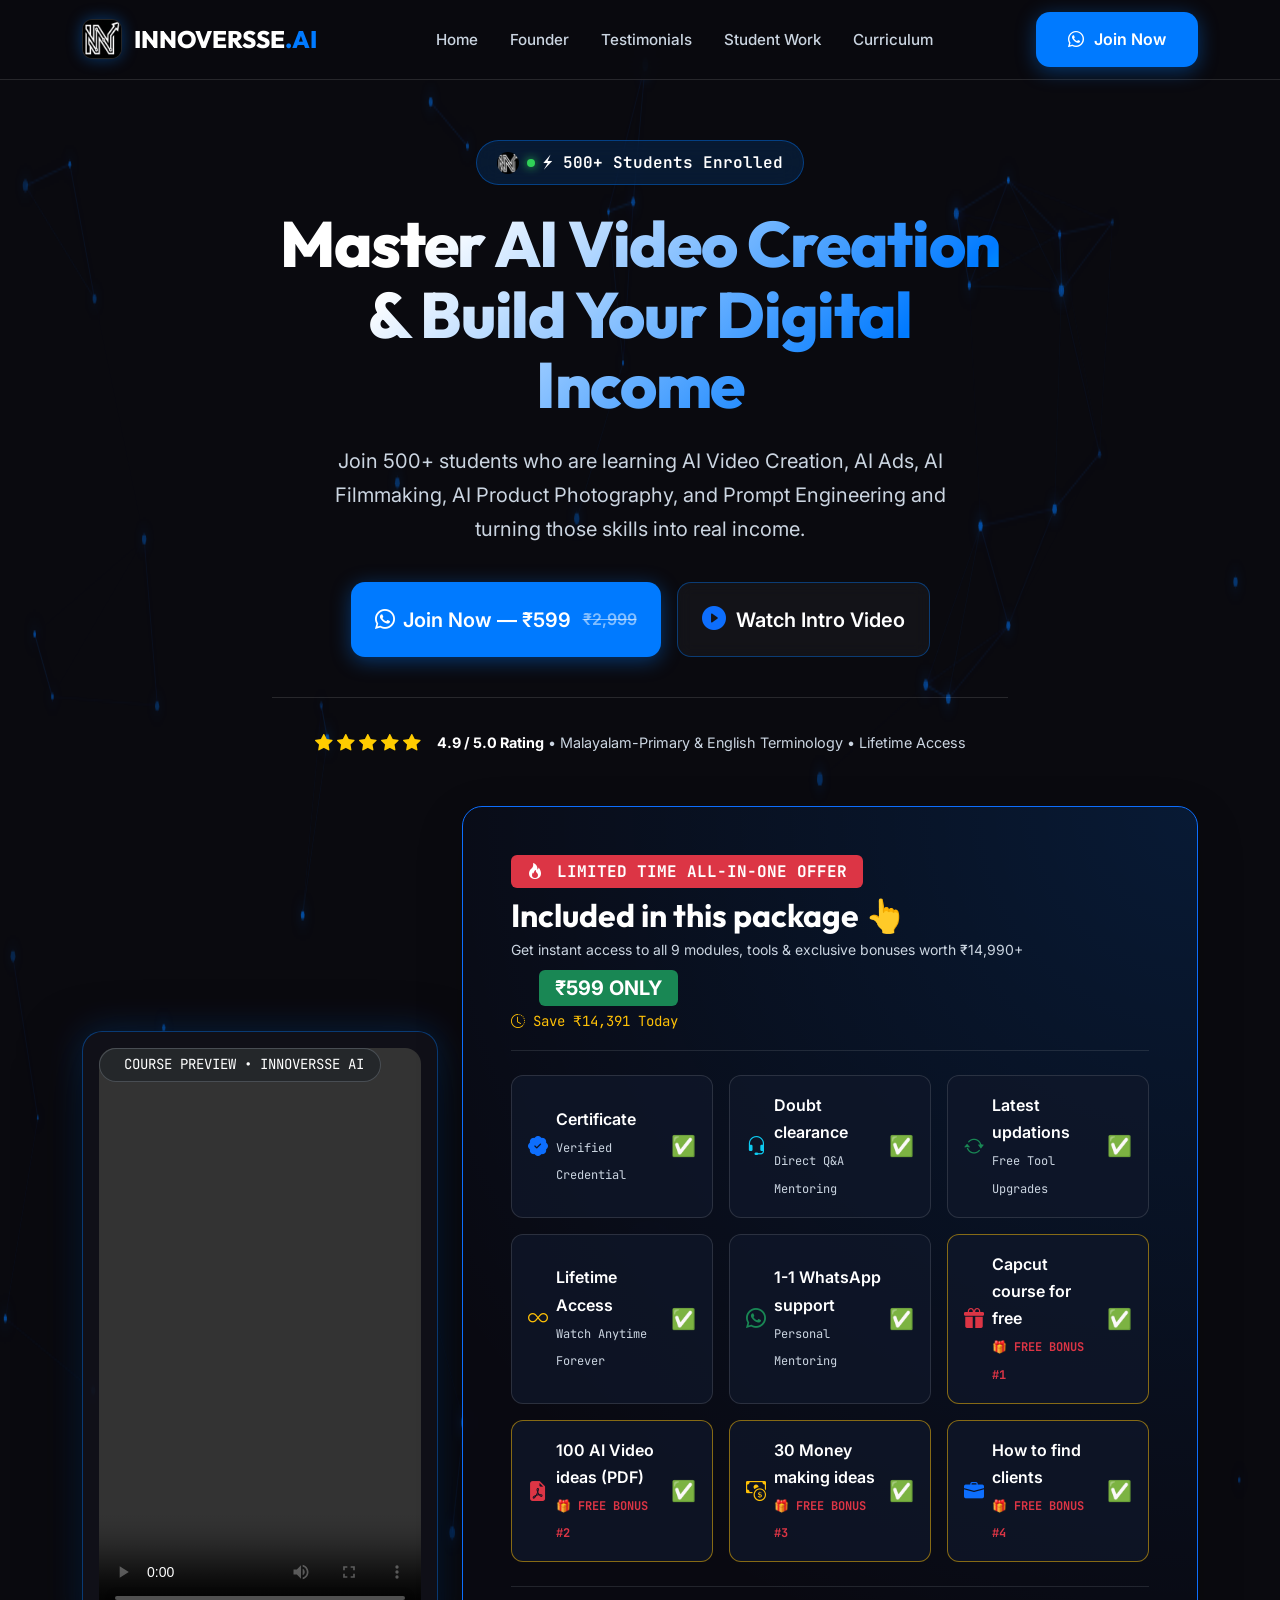
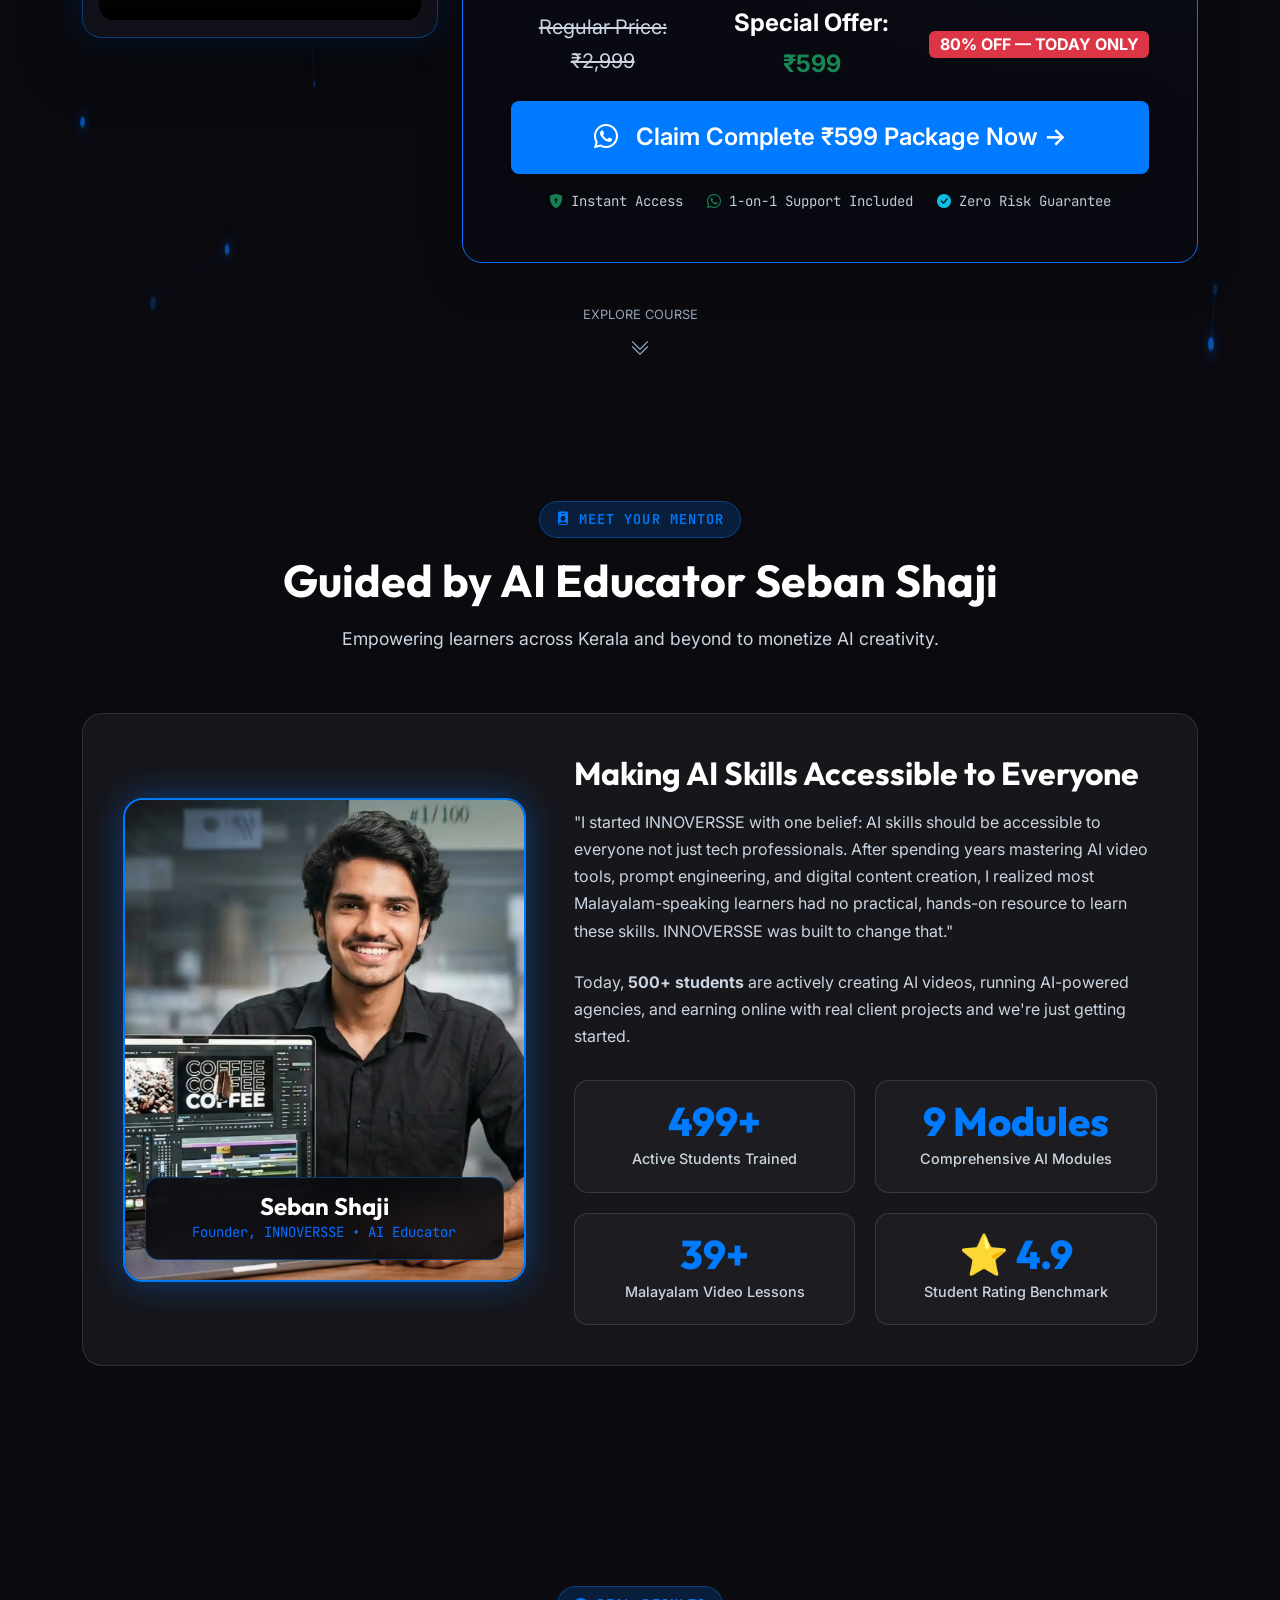
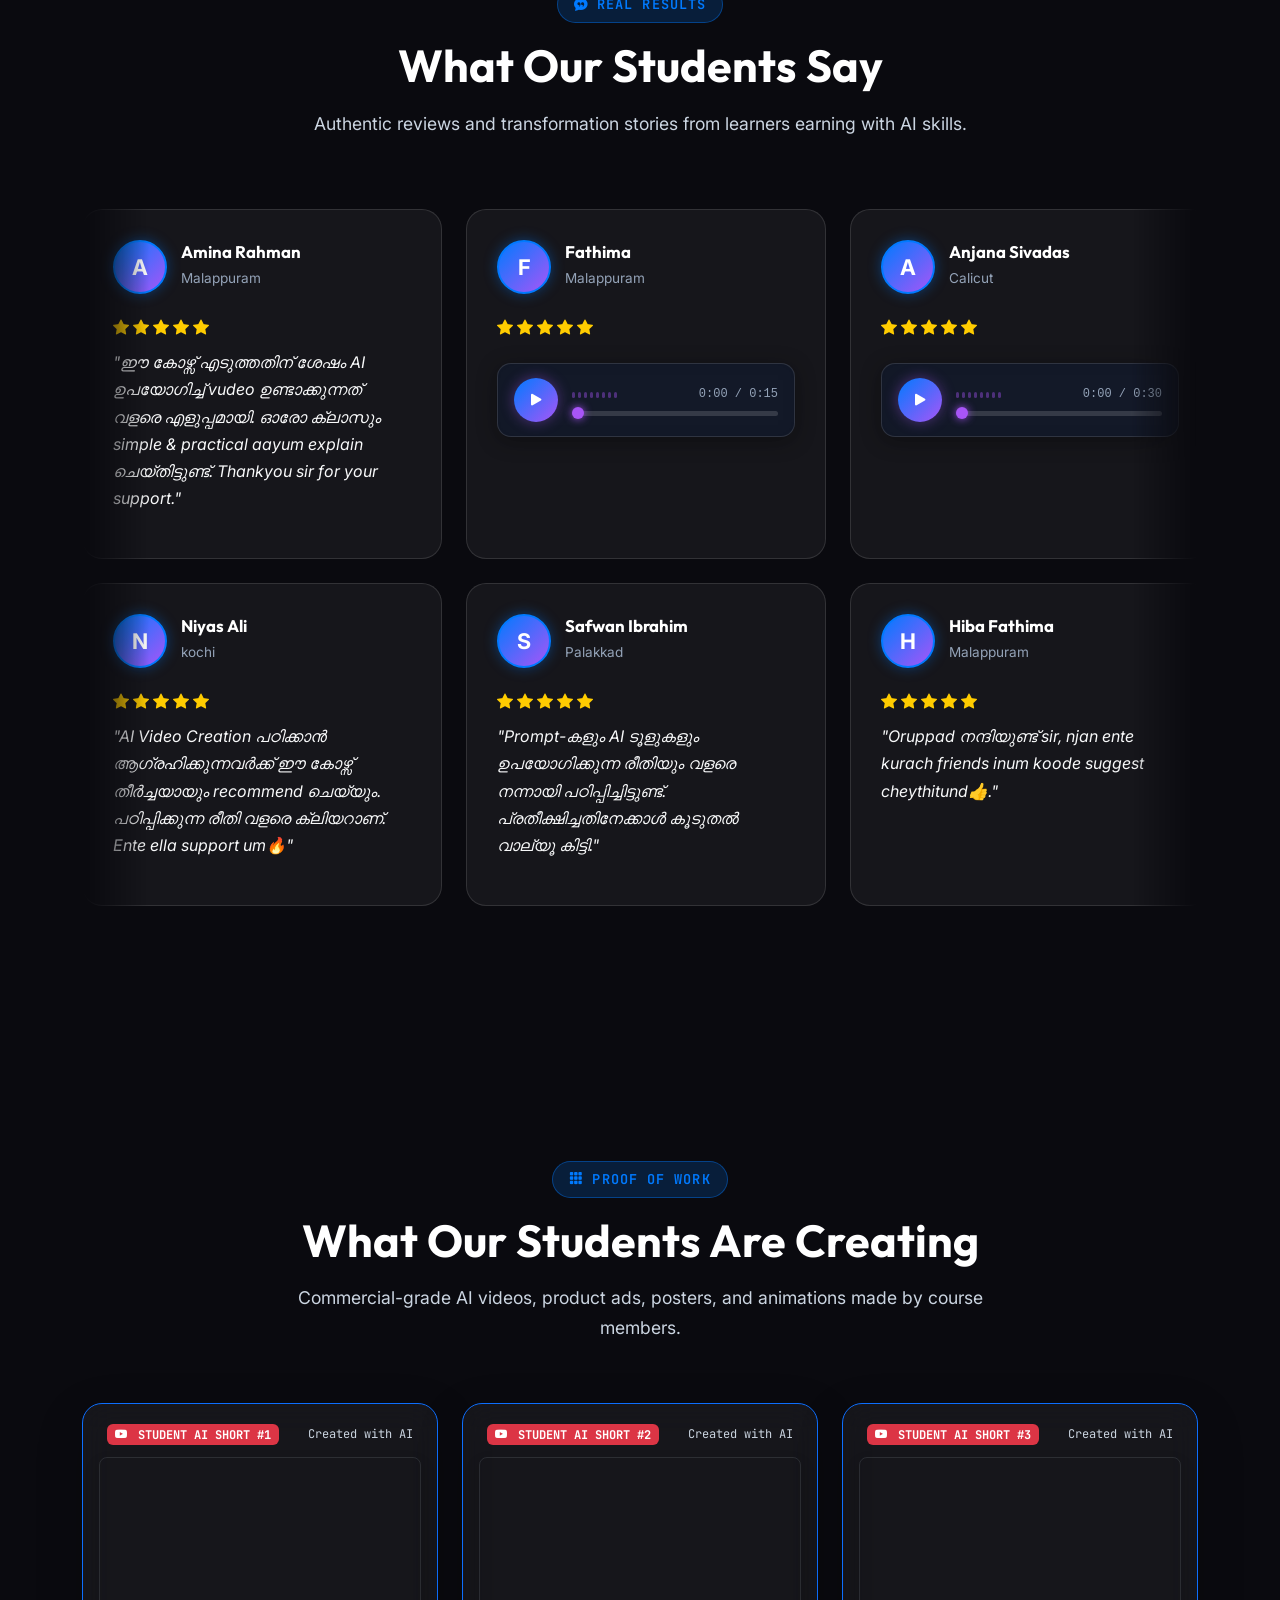
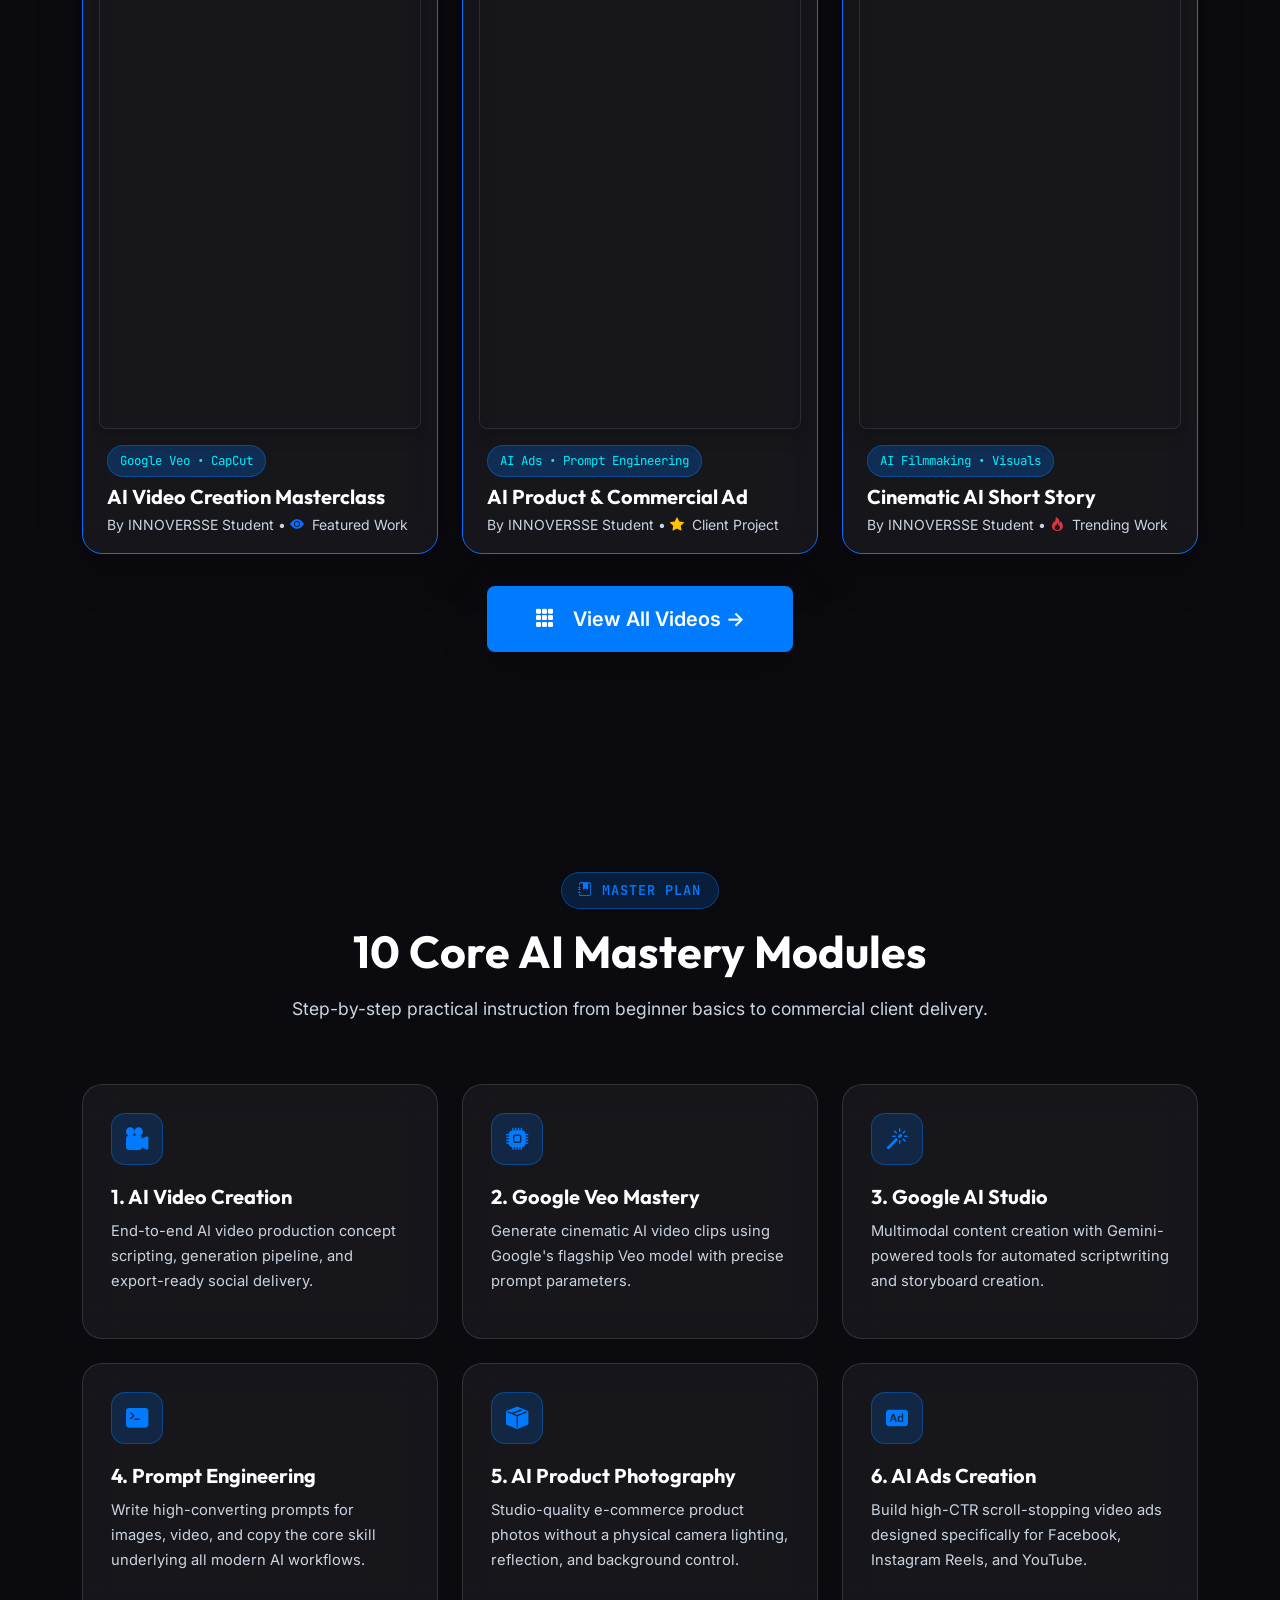
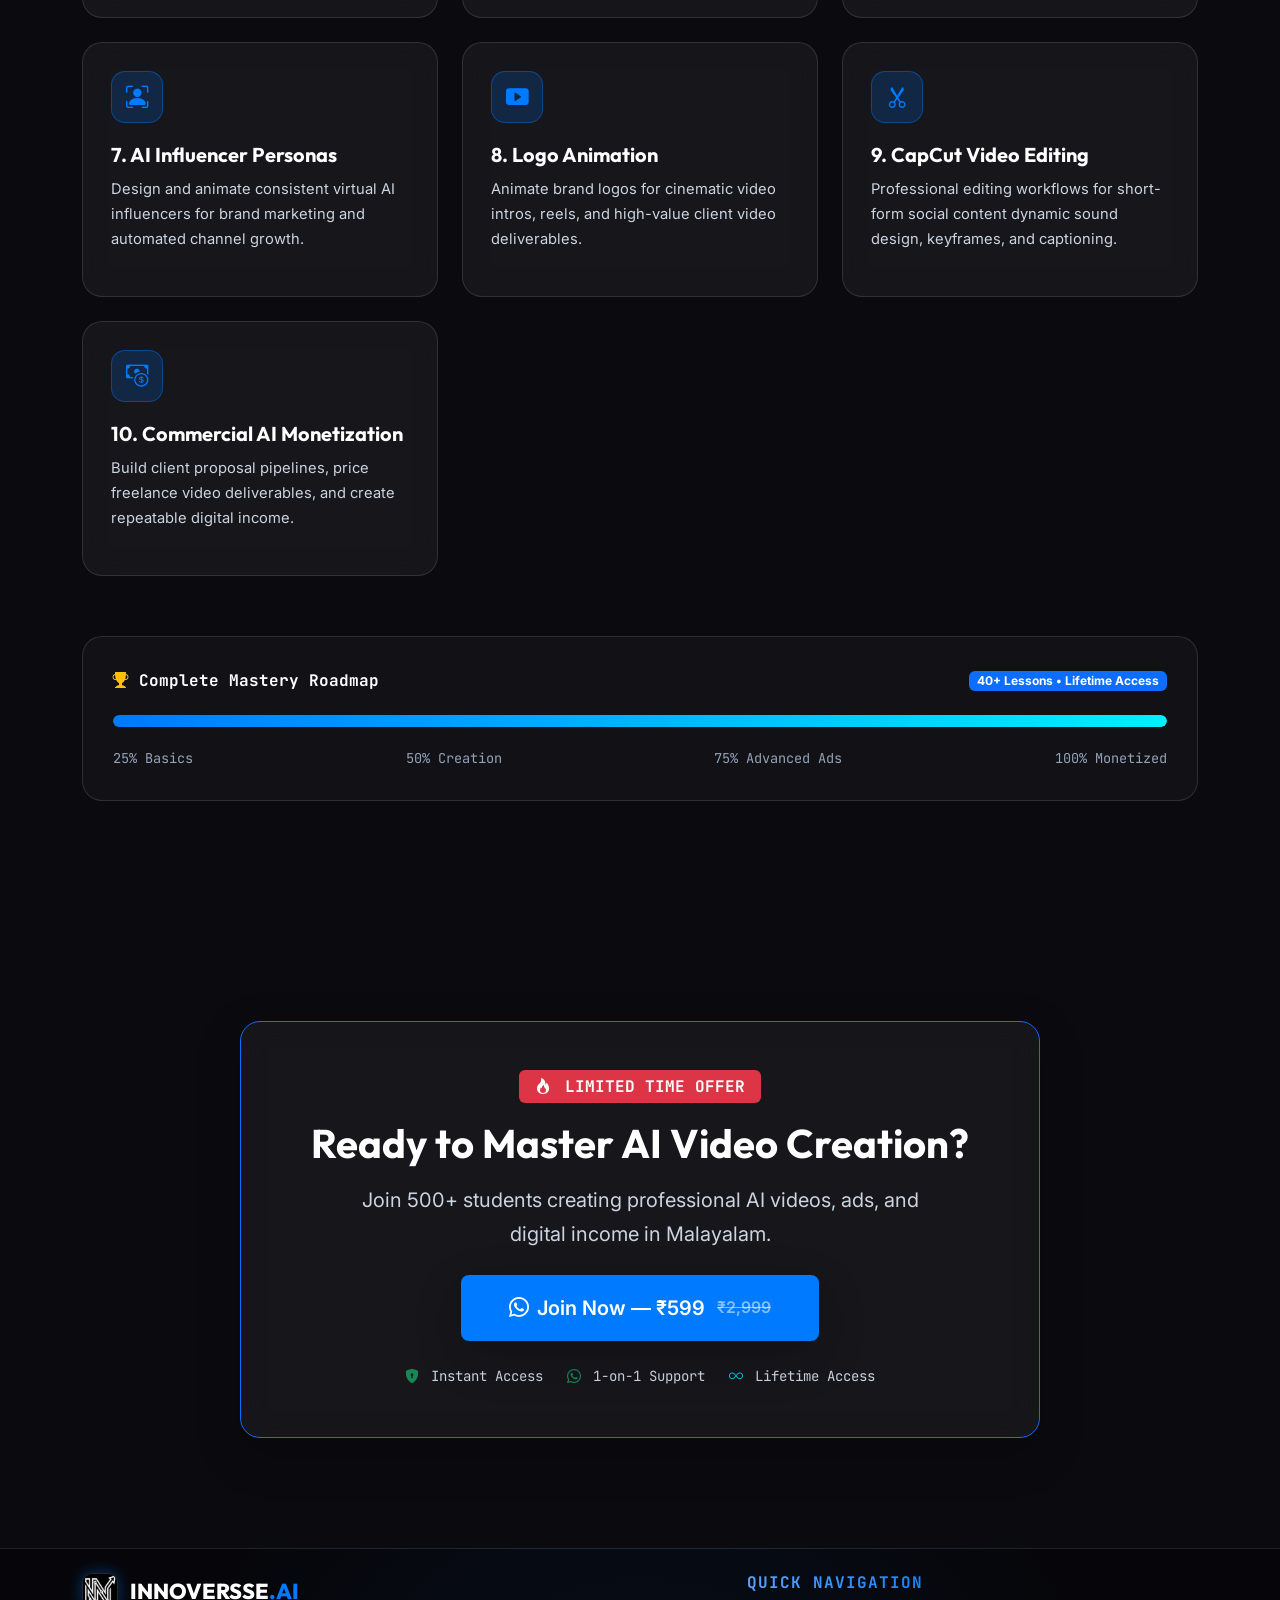
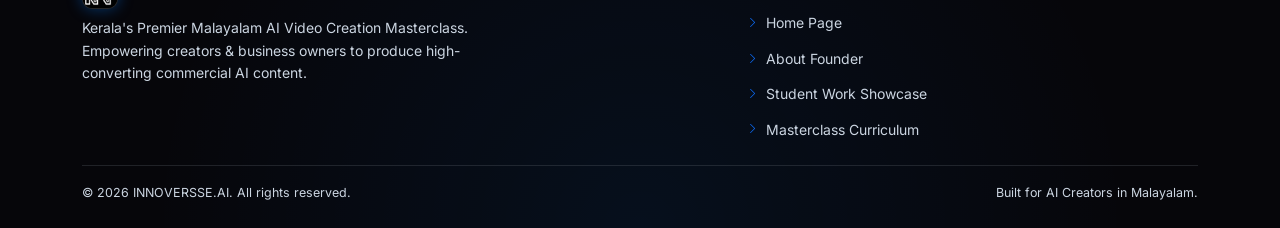
==== commit 383f5216: "feat: add final CTA section, restructure mobile action buttons, and update footer padding" ====
--- a/index.html
+++ b/index.html
@@ -206,9 +206,12 @@
           <!-- CTAs -->
           <div class="d-flex flex-column flex-sm-row justify-content-center gap-3 mt-4">
             <a href="https://wa.me/919496957914?text=Hi%20INNOVERSSE%20Team!%20I%20want%20to%20join%20the%20AI%20Masterclass%20for%20%E2%82%B9599."
-              target="_blank" class="btn-primary-blue fs-5 py-3 px-4">
-              <i class="bi bi-whatsapp"></i> Join Now &mdash; ₹599 <span
-                class="text-white-50 text-decoration-line-through fs-6 ms-1">₹2,999</span>
+              target="_blank" class="btn-primary-blue fs-5 py-3 px-4 text-decoration-none">
+              <span class="d-inline-flex align-items-center justify-content-center flex-wrap gap-2 text-center">
+                <i class="bi bi-whatsapp"></i>
+                <span>Join Now &mdash; ₹599</span>
+                <span class="text-white-50 text-decoration-line-through fs-6 ms-1">₹2,999</span>
+              </span>
             </a>
             <a href="#" id="watch-demo-btn" class="btn-outline-glass fs-5 py-3 px-4">
               <i class="bi bi-play-circle-fill text-primary fs-4"></i> Watch Intro Video
@@ -760,6 +763,38 @@
         </div>
       </div>
 
+    </div>
+  </section>
+
+  <!-- ==========================================
+       Final CTA Section (Join Now)
+       ========================================== -->
+  <section class="section-padding">
+    <div class="container text-center">
+      <div class="glass-card p-4 p-md-5 border-primary shadow-lg position-relative overflow-hidden mx-auto" style="max-width: 800px;">
+        <span class="badge bg-danger text-white font-mono mb-3 px-3 py-2 fs-6 pulse-glow">
+          <i class="bi bi-fire me-1"></i> LIMITED TIME OFFER
+        </span>
+        <h2 class="fs-1 text-white fw-bold mb-3">Ready to Master AI Video Creation?</h2>
+        <p class="text-muted fs-5 mb-4 mx-auto" style="max-width: 600px;">
+          Join 500+ students creating professional AI videos, ads, and digital income in Malayalam.
+        </p>
+        <div class="d-flex justify-content-center">
+          <a href="https://wa.me/919496957914?text=Hi%20INNOVERSSE%20Team!%20I%20want%20to%20join%20the%20AI%20Video%20Creation%20Masterclass."
+            target="_blank" class="btn-primary-blue fs-5 fs-md-4 py-3 px-3 px-sm-4 px-md-5 rounded-3 shadow-lg pulse-glow text-decoration-none">
+            <span class="d-inline-flex align-items-center justify-content-center flex-wrap gap-2 text-center">
+              <i class="bi bi-whatsapp"></i>
+              <span>Join Now &mdash; ₹599</span>
+              <span class="text-white-50 text-decoration-line-through fs-6 ms-1">₹2,999</span>
+            </span>
+          </a>
+        </div>
+        <div class="d-flex flex-wrap justify-content-center gap-4 text-muted small font-mono mt-4">
+          <span><i class="bi bi-shield-lock-fill text-success me-1"></i> Instant Access</span>
+          <span><i class="bi bi-whatsapp text-success me-1"></i> 1-on-1 Support</span>
+          <span><i class="bi bi-infinity text-info me-1"></i> Lifetime Access</span>
+        </div>
+      </div>
     </div>
   </section>
 
@@ -813,19 +848,6 @@
     </div>
   </footer>
 
-  <!-- ==========================================
-       Sticky Mobile CTA Bar
-       ========================================== -->
-  <div class="sticky-mobile-bar">
-    <a href="https://wa.me/919496957914?text=Hi%20INNOVERSSE%20Team!%20I%20want%20to%20join%20the%20AI%20Masterclass%20for%20%E2%82%B9599."
-      target="_blank"
-      class="btn-primary-blue w-100 py-3 fs-5 d-flex align-items-center justify-content-center gap-2 shadow-lg">
-      <i class="bi bi-whatsapp fs-4"></i>
-      <span class="fw-bold">Join Now &mdash; ₹599</span>
-      <span class="text-white-50 text-decoration-line-through fs-6 ms-1">₹2,999</span>
-    </a>
-  </div>
-
 
 
   <!-- ==========================================
--- a/style.css
+++ b/style.css
@@ -1190,7 +1190,7 @@
   footer.site-footer,
   footer.py-5,
   footer {
-    padding-bottom: 180px !important;
+    padding-bottom: 24px !important;
   }
 
   body.showcase-page footer,
@@ -1230,11 +1230,8 @@
   .section-header h2 {
     font-size: 2.2rem;
   }
-  .sticky-mobile-bar {
-    display: flex;
-  }
   .floating-whatsapp {
-    bottom: 95px;
+    bottom: 25px;
   }
 }
 
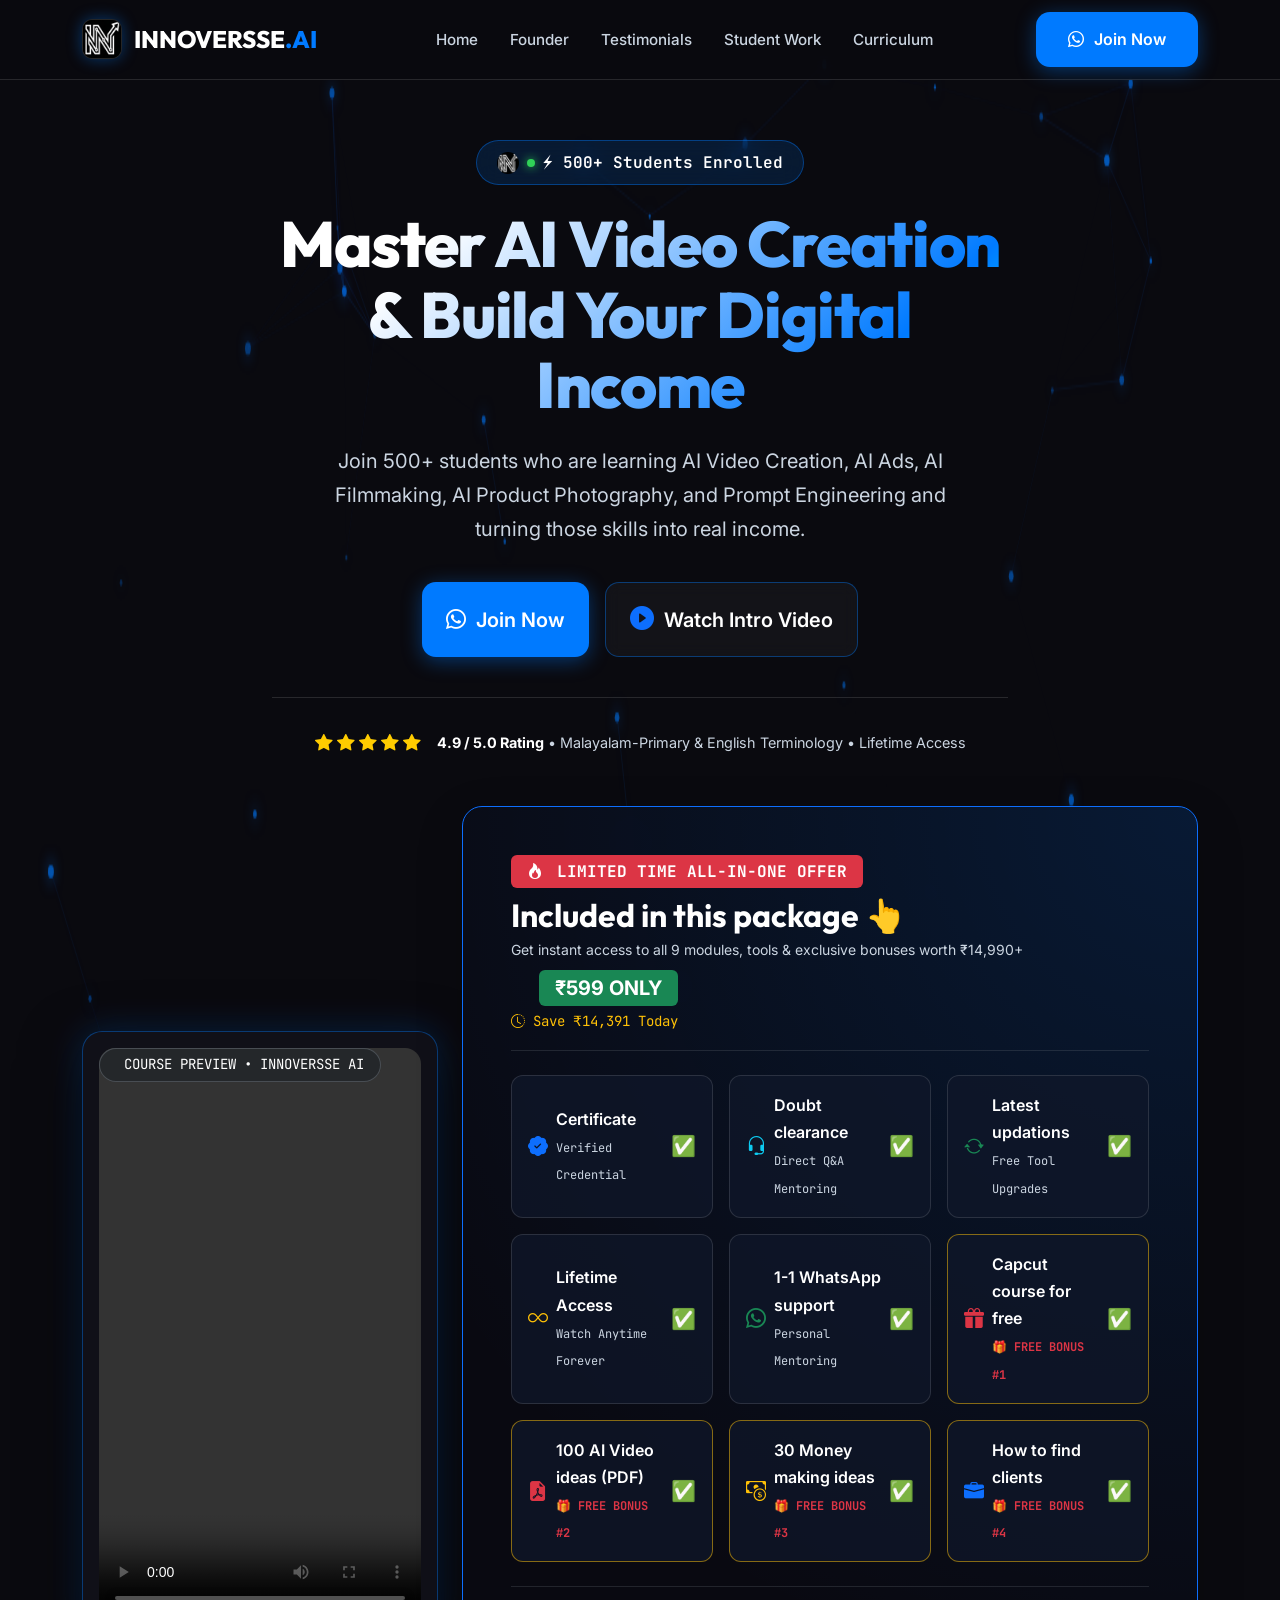
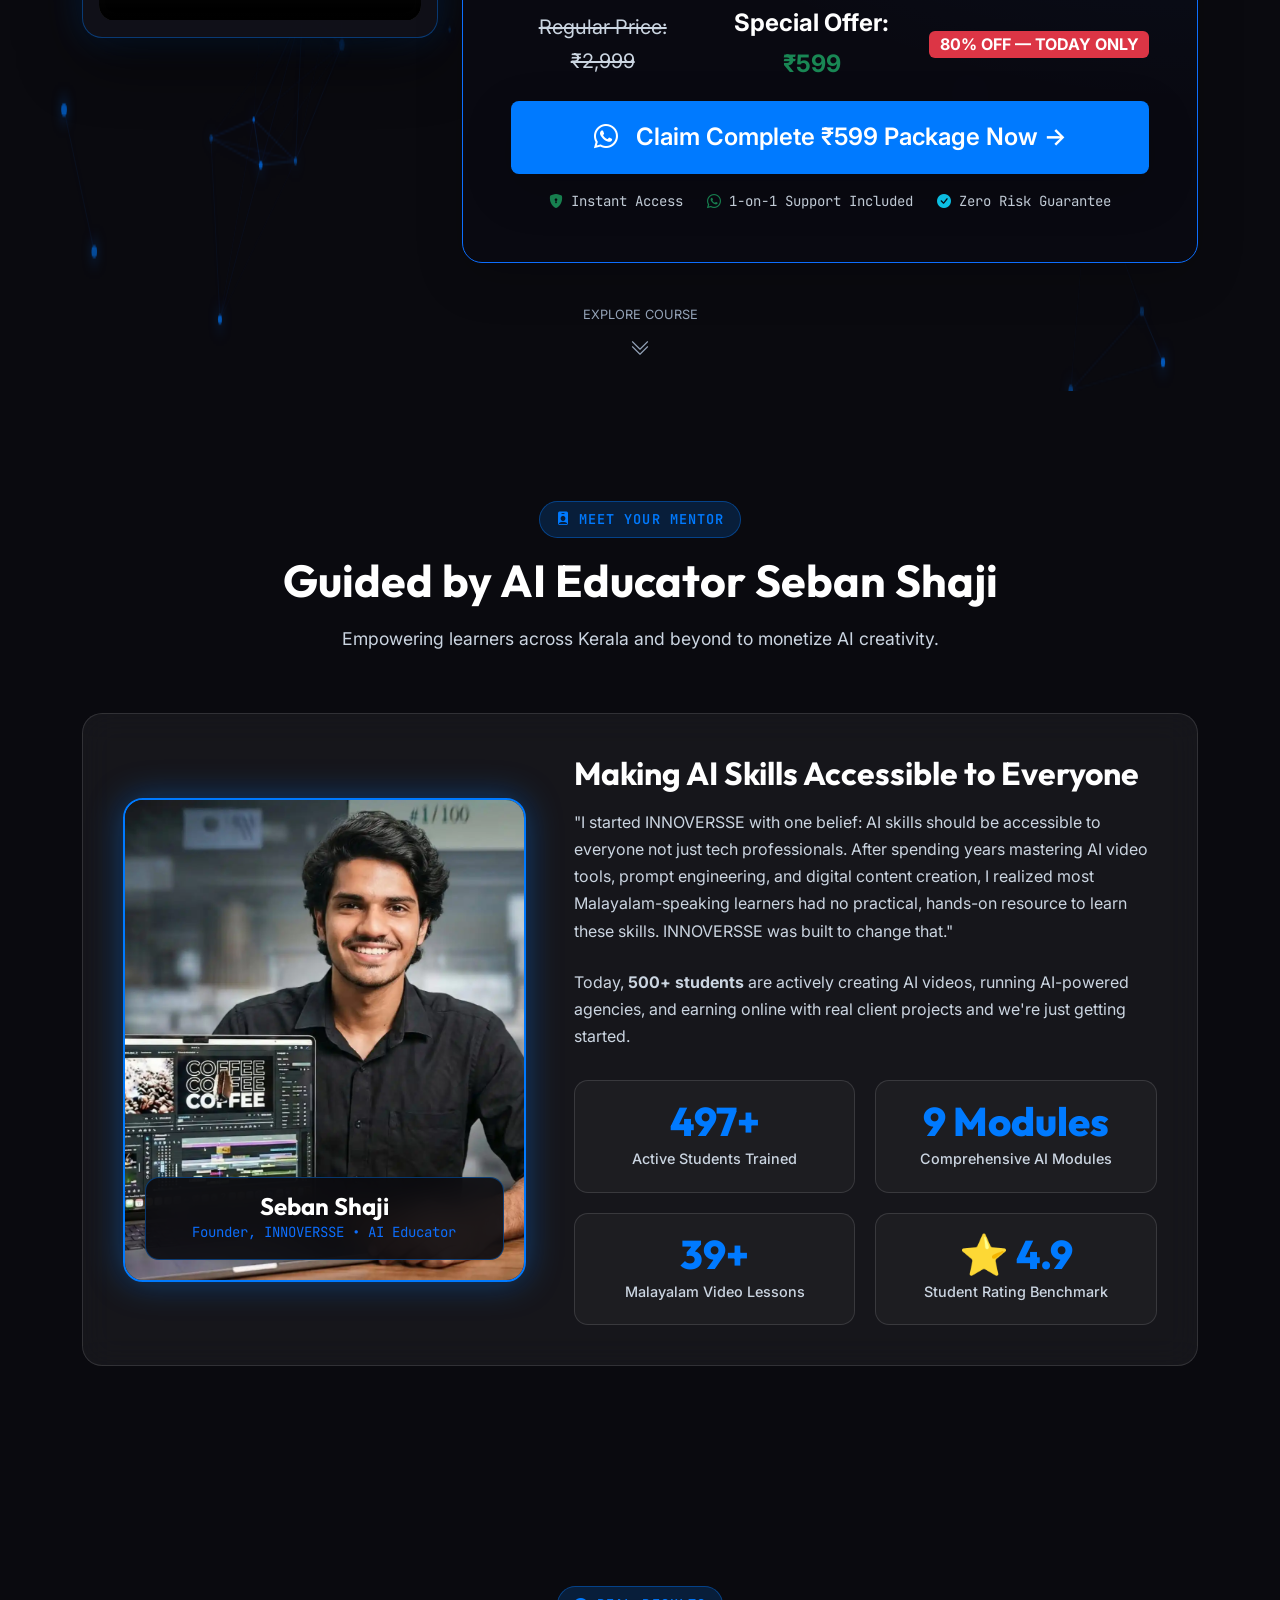
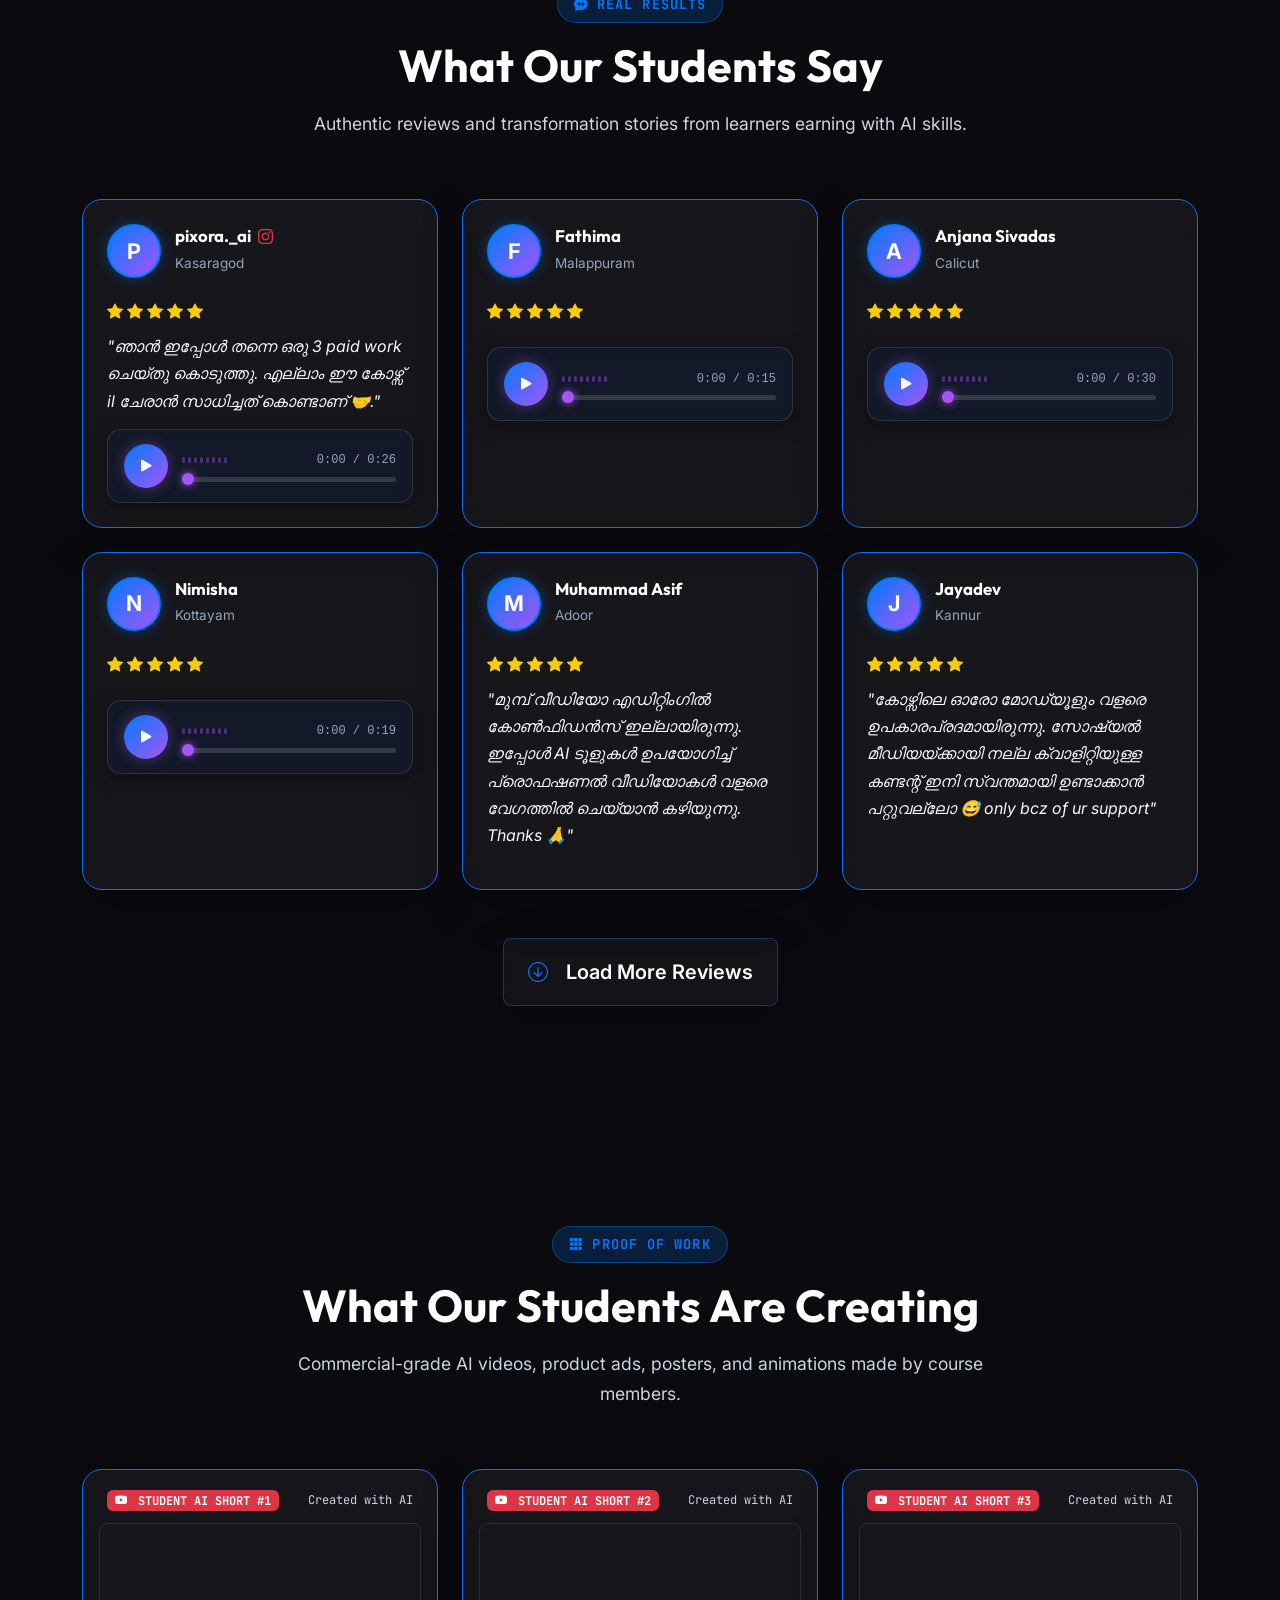
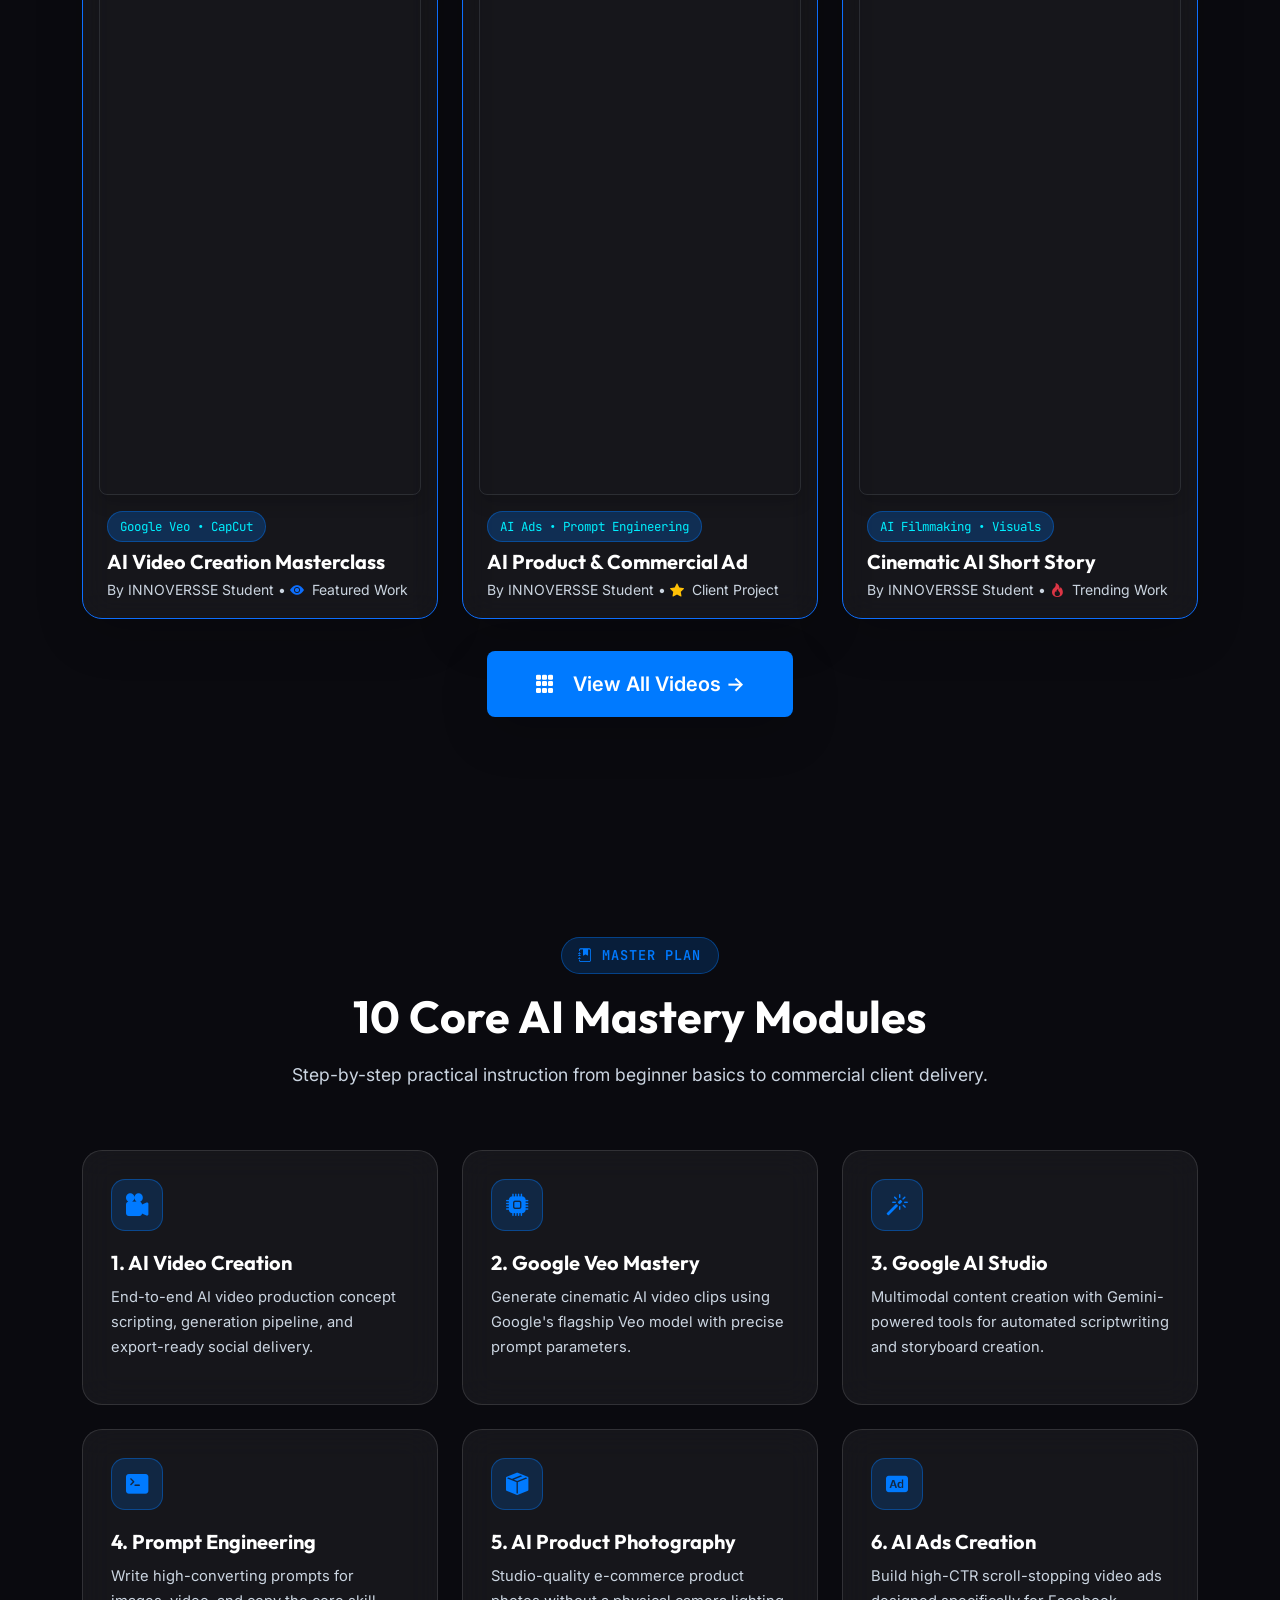
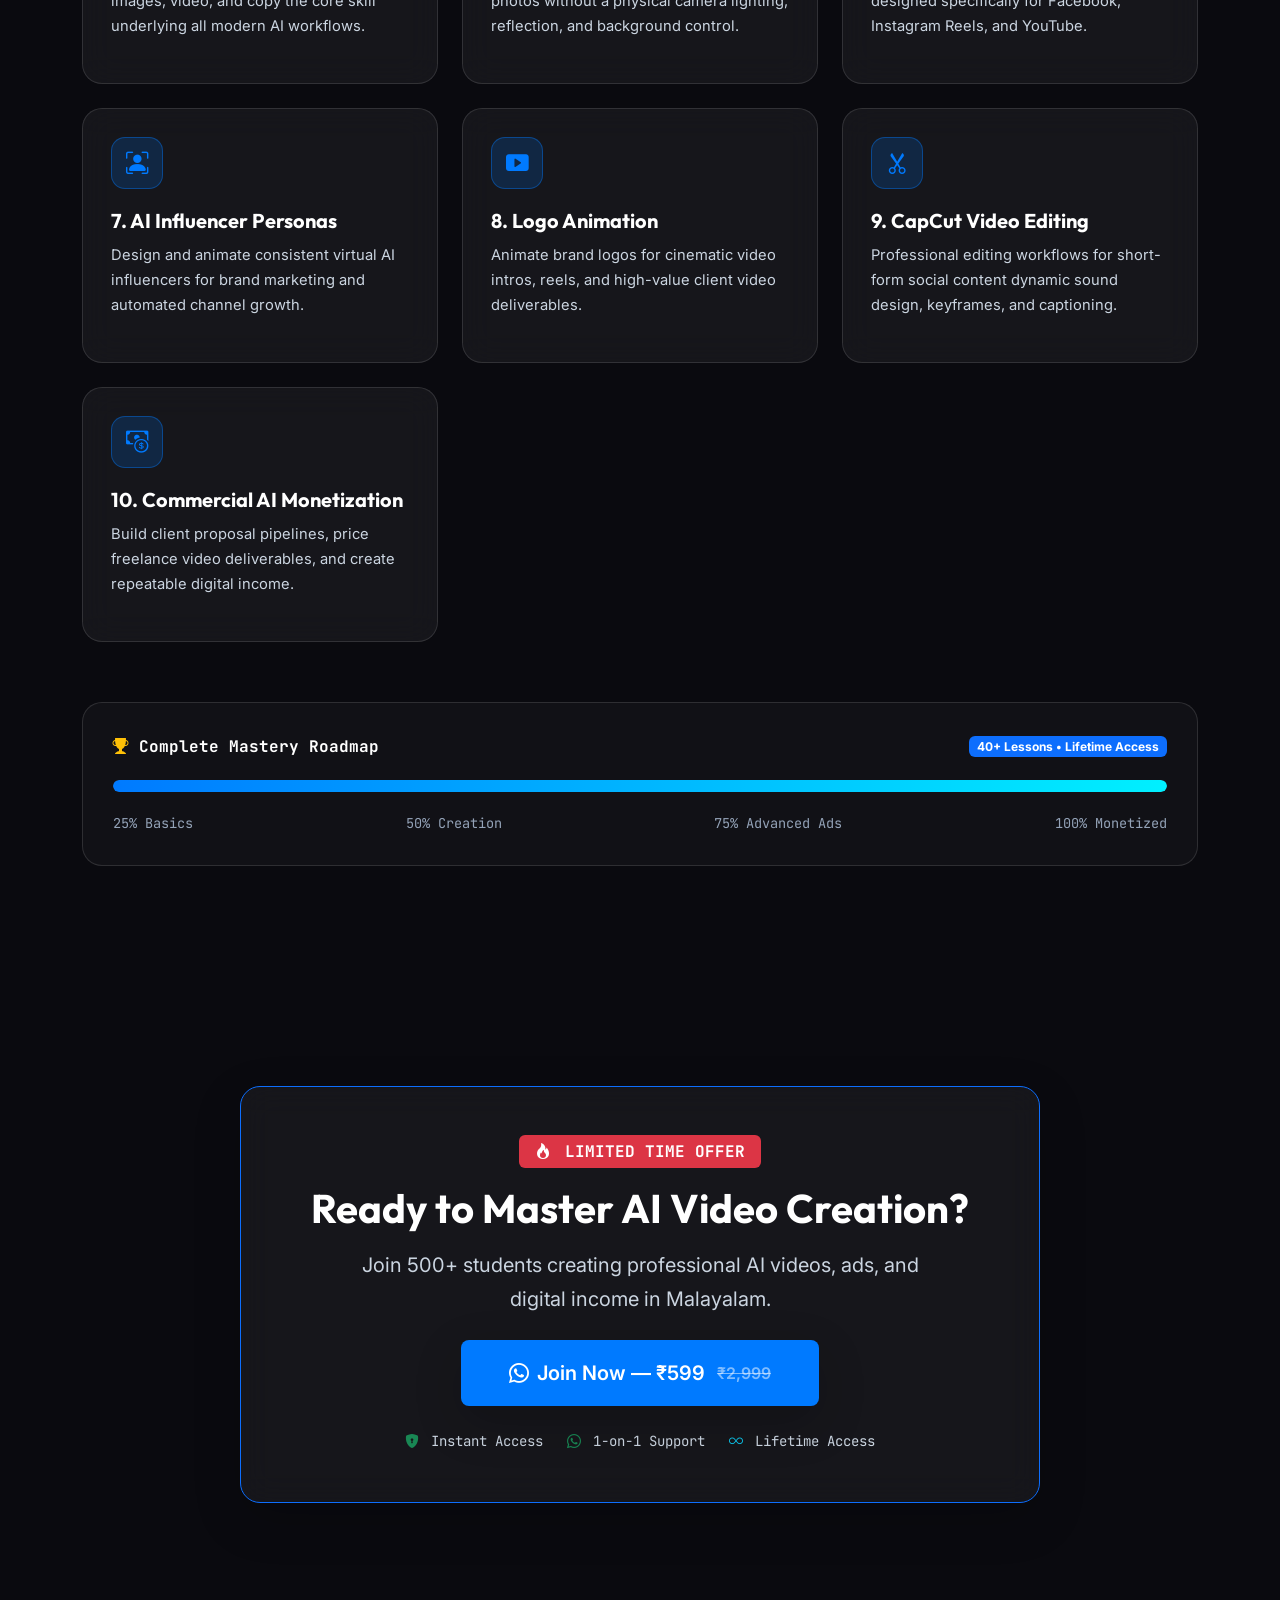
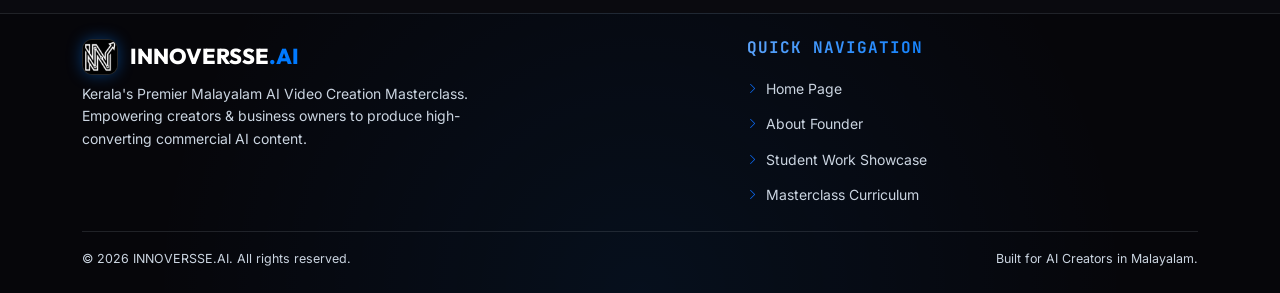
==== commit 132fca93: "refactor: replace testimonial marquee with dynamic grid and load-more functionality" ====
--- a/index.html
+++ b/index.html
@@ -205,13 +205,9 @@
 
           <!-- CTAs -->
           <div class="d-flex flex-column flex-sm-row justify-content-center gap-3 mt-4">
-            <a href="https://wa.me/919496957914?text=Hi%20INNOVERSSE%20Team!%20I%20want%20to%20join%20the%20AI%20Masterclass%20for%20%E2%82%B9599."
+            <a href="https://wa.me/919496957914?text=Hi%20INNOVERSSE%20Team!%20I%20want%20to%20join%20the%20AI%20Masterclass."
               target="_blank" class="btn-primary-blue fs-5 py-3 px-4 text-decoration-none">
-              <span class="d-inline-flex align-items-center justify-content-center flex-wrap gap-2 text-center">
-                <i class="bi bi-whatsapp"></i>
-                <span>Join Now &mdash; ₹599</span>
-                <span class="text-white-50 text-decoration-line-through fs-6 ms-1">₹2,999</span>
-              </span>
+              <i class="bi bi-whatsapp"></i> Join Now
             </a>
             <a href="#" id="watch-demo-btn" class="btn-outline-glass fs-5 py-3 px-4">
               <i class="bi bi-play-circle-fill text-primary fs-4"></i> Watch Intro Video
@@ -517,23 +513,16 @@
         <p>Authentic reviews and transformation stories from learners earning with AI skills.</p>
       </div>
 
-      <!-- Testimonials Dual Marquee Container (Row 1: Left to Right, Row 2: Right to Left) -->
-      <div class="testimonials-marquee-wrapper overflow-hidden position-relative my-4">
-        
-        <!-- Row 1: Left to Right moving -->
-        <div class="marquee-row marquee-row-left mb-4">
-          <div class="marquee-track" id="testimonials-row-1">
-            <!-- Rendered dynamically from data/testimonials.json -->
-          </div>
-        </div>
-
-        <!-- Row 2: Right to Left moving -->
-        <div class="marquee-row marquee-row-right">
-          <div class="marquee-track" id="testimonials-row-2">
-            <!-- Rendered dynamically from data/testimonials.json -->
-          </div>
-        </div>
-
+      <!-- Static Testimonials Grid -->
+      <div class="row g-4 justify-content-center" id="testimonials-grid">
+        <!-- Rendered dynamically from data/testimonials.json -->
+      </div>
+
+      <!-- Load More Testimonials Button -->
+      <div class="text-center mt-5" id="testimonials-load-more-container">
+        <button id="load-more-testimonials-btn" class="btn-outline-glass fs-5 py-3 px-4 rounded-3 shadow-lg">
+          <i class="bi bi-arrow-down-circle text-primary me-2"></i> Load More Reviews
+        </button>
       </div>
 
     </div>
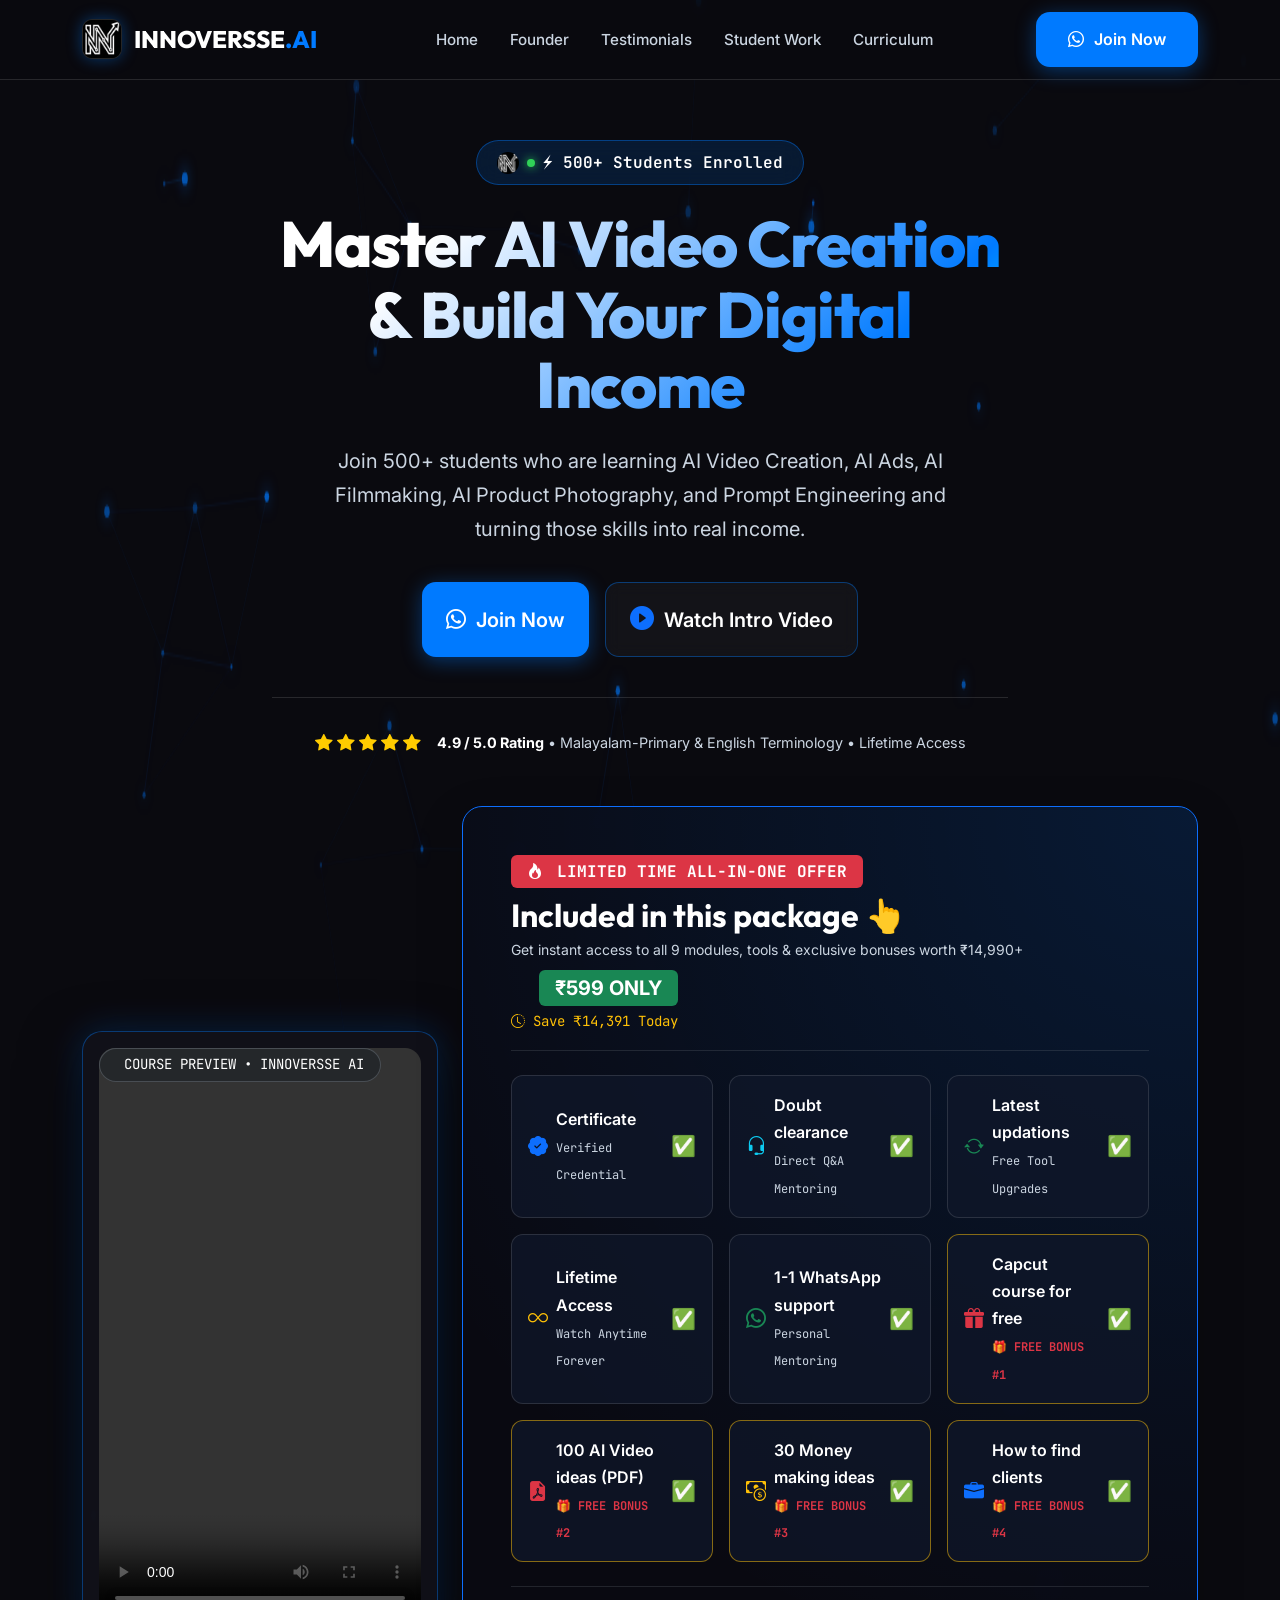
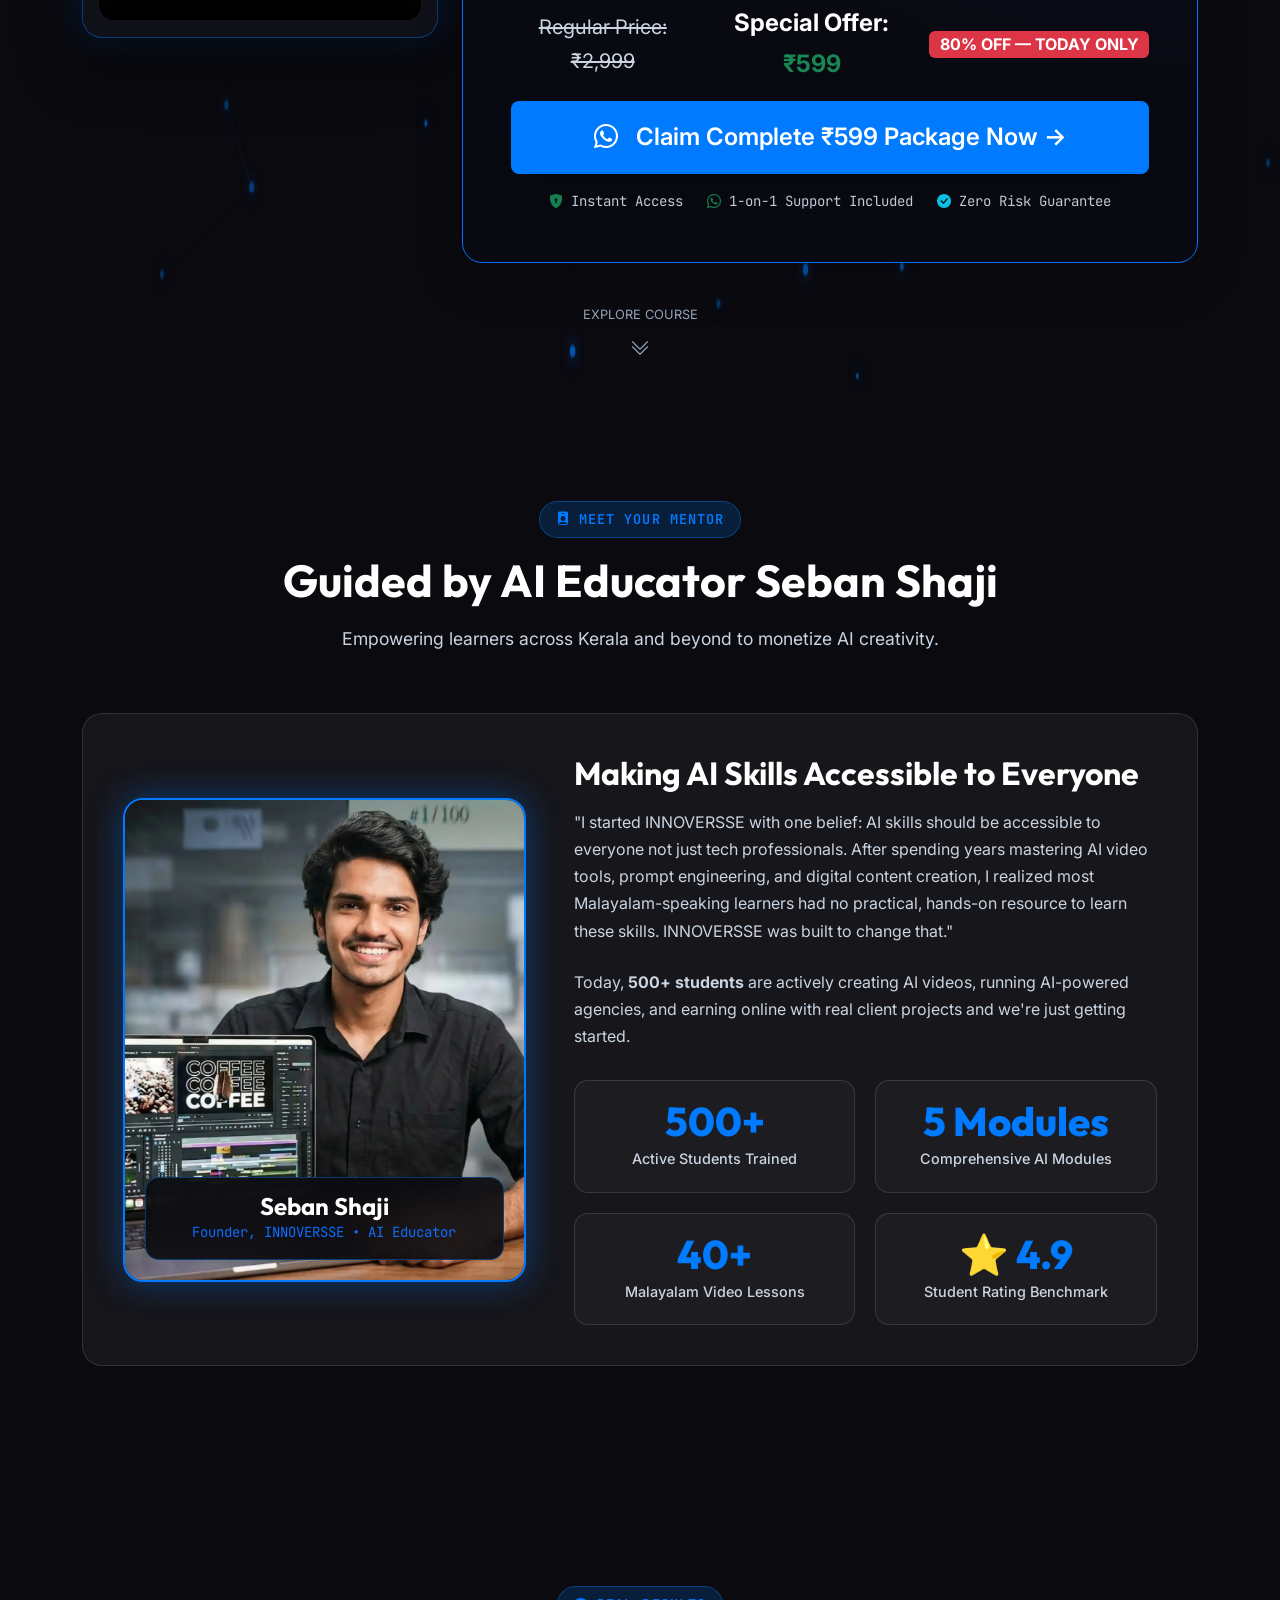
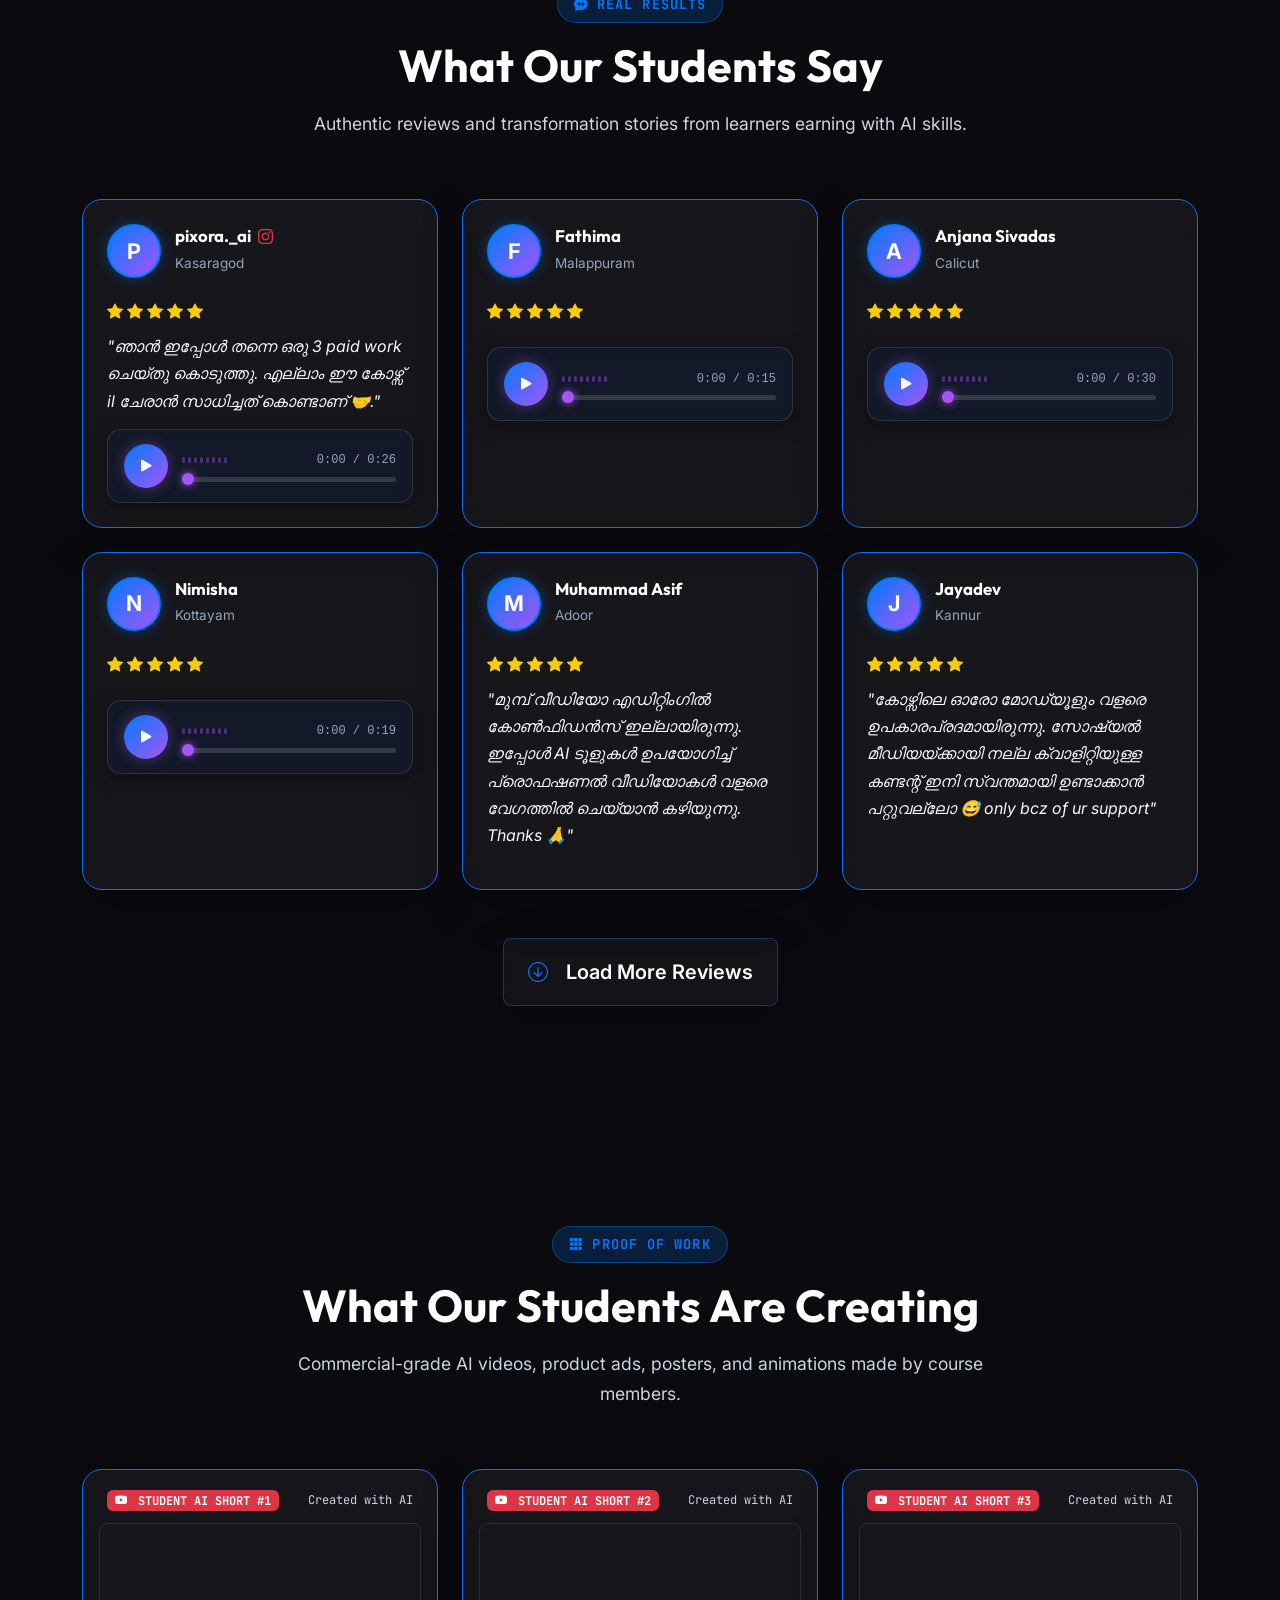
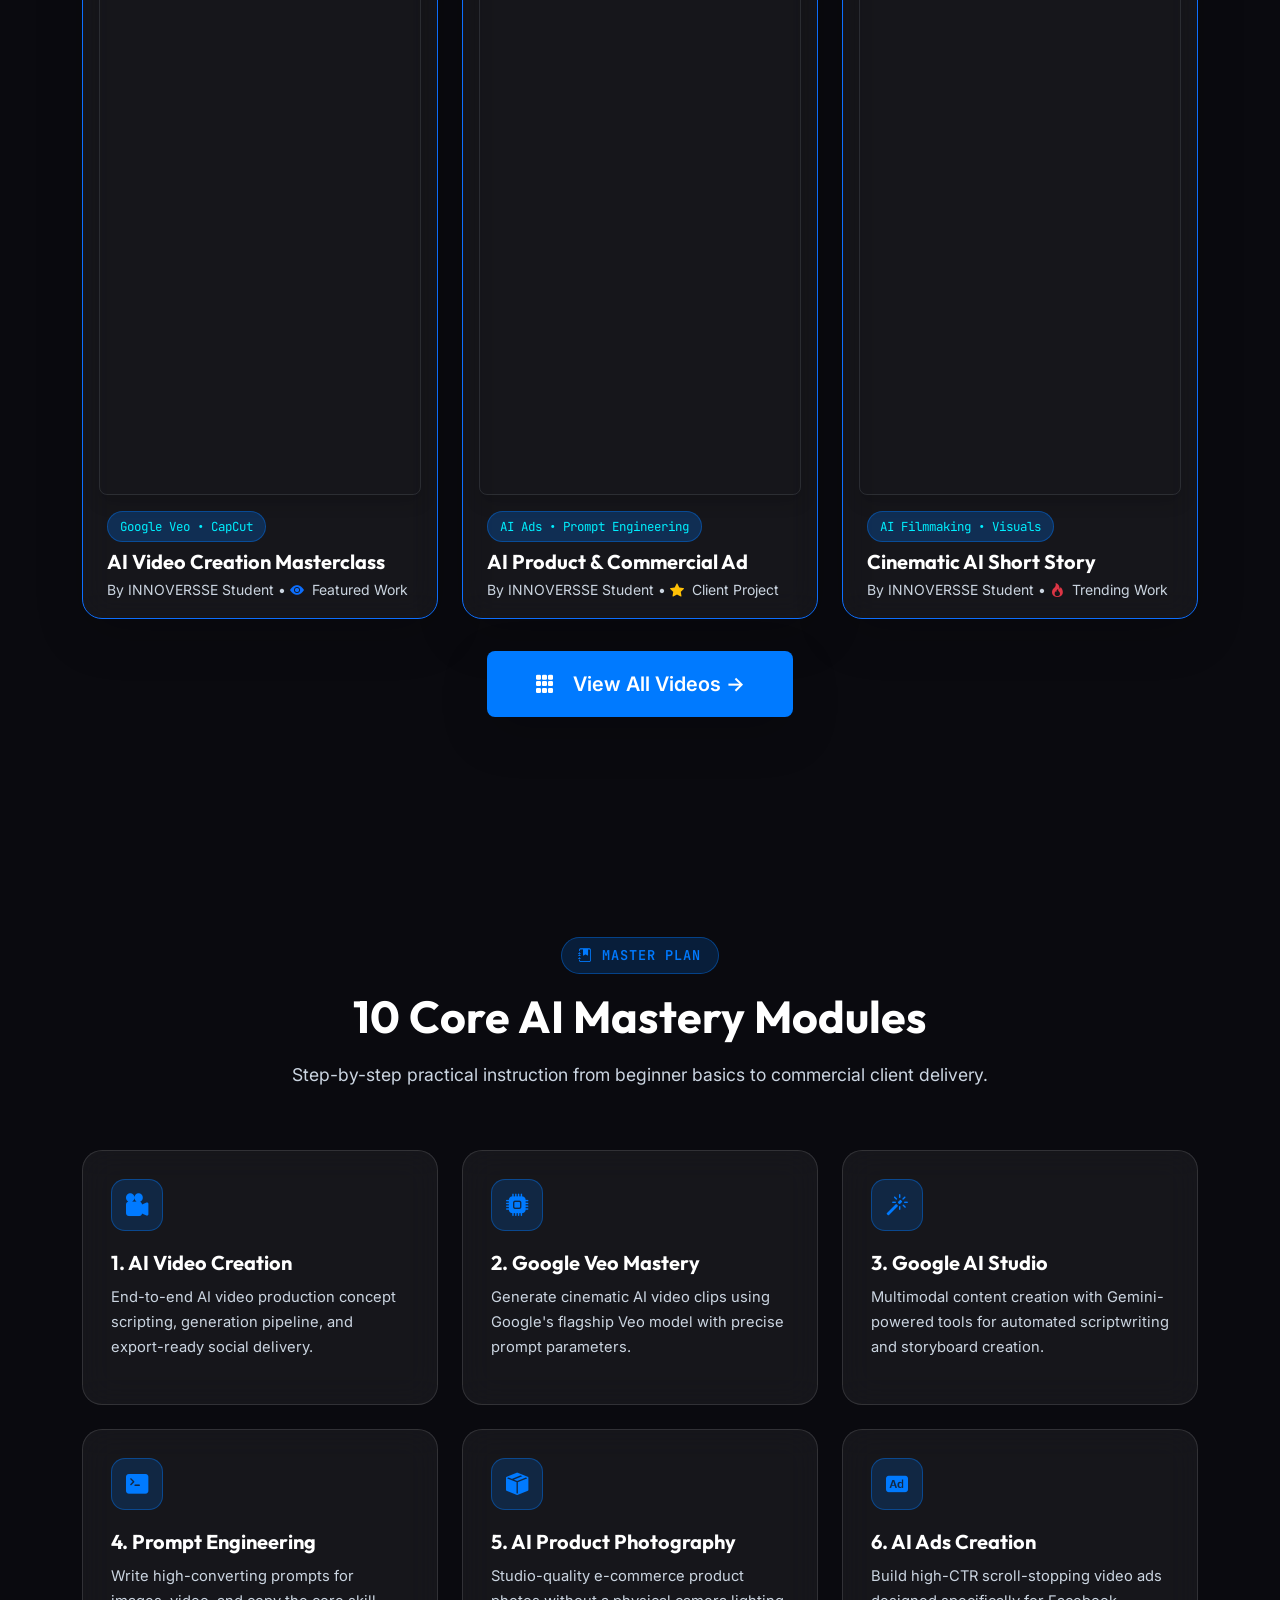
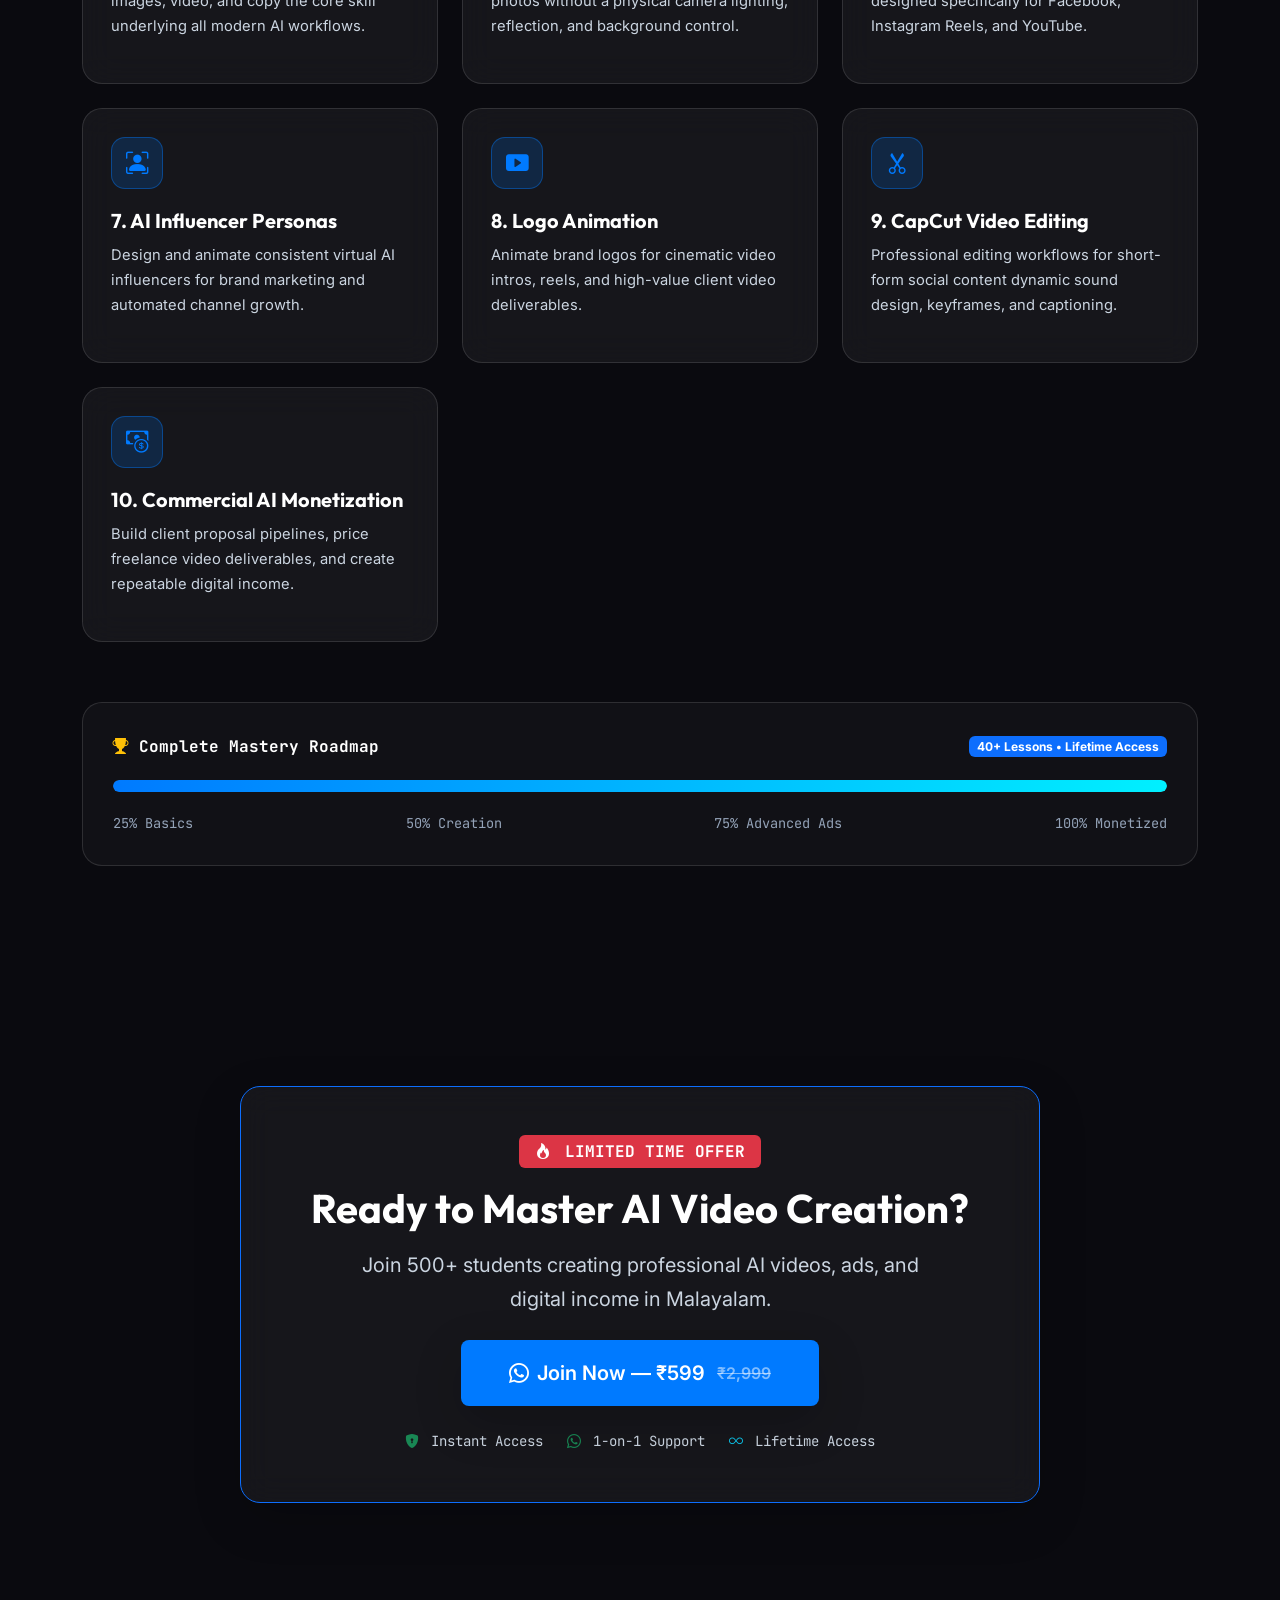
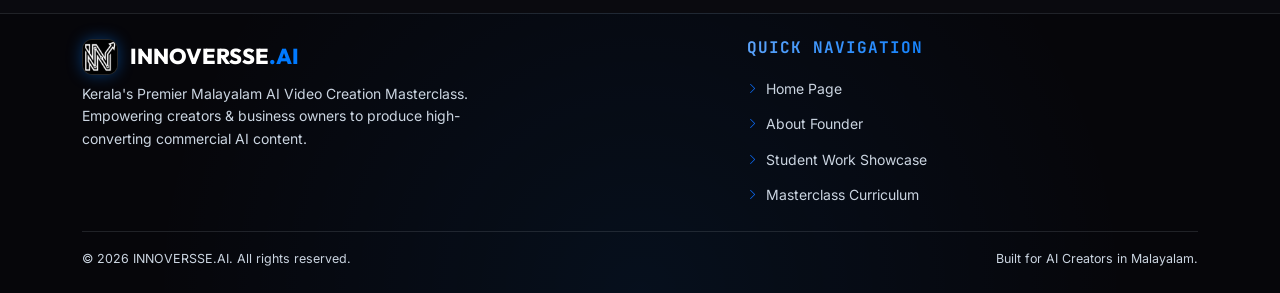
==== commit 196db5d9: "docs: update comprehensive AI modules target count from 10 to 5" ====
--- a/index.html
+++ b/index.html
@@ -483,7 +483,7 @@
                 <div class="stat-label">Active Students Trained</div>
               </div>
               <div class="stat-item">
-                <div class="stat-number" data-target="10" data-suffix=" Modules">0</div>
+                <div class="stat-number" data-target="5" data-suffix=" Modules">0</div>
                 <div class="stat-label">Comprehensive AI Modules</div>
               </div>
               <div class="stat-item">
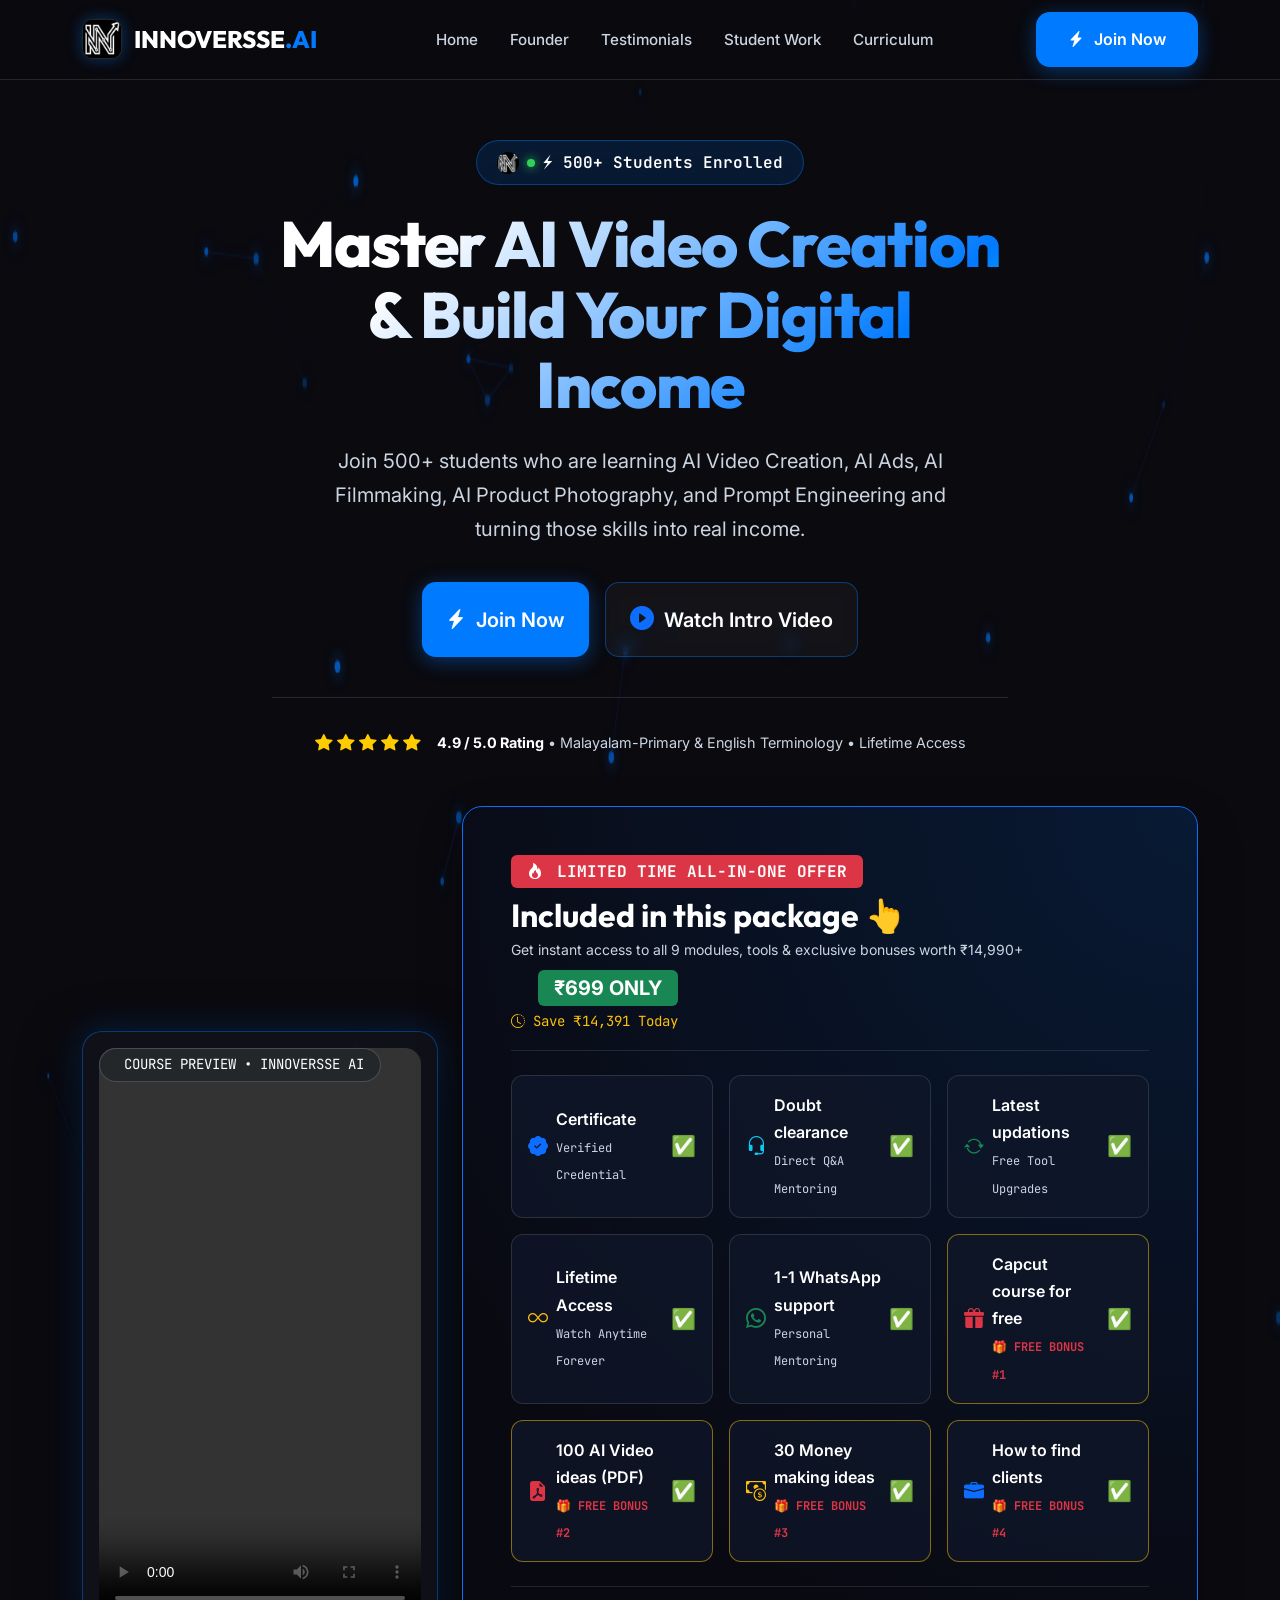
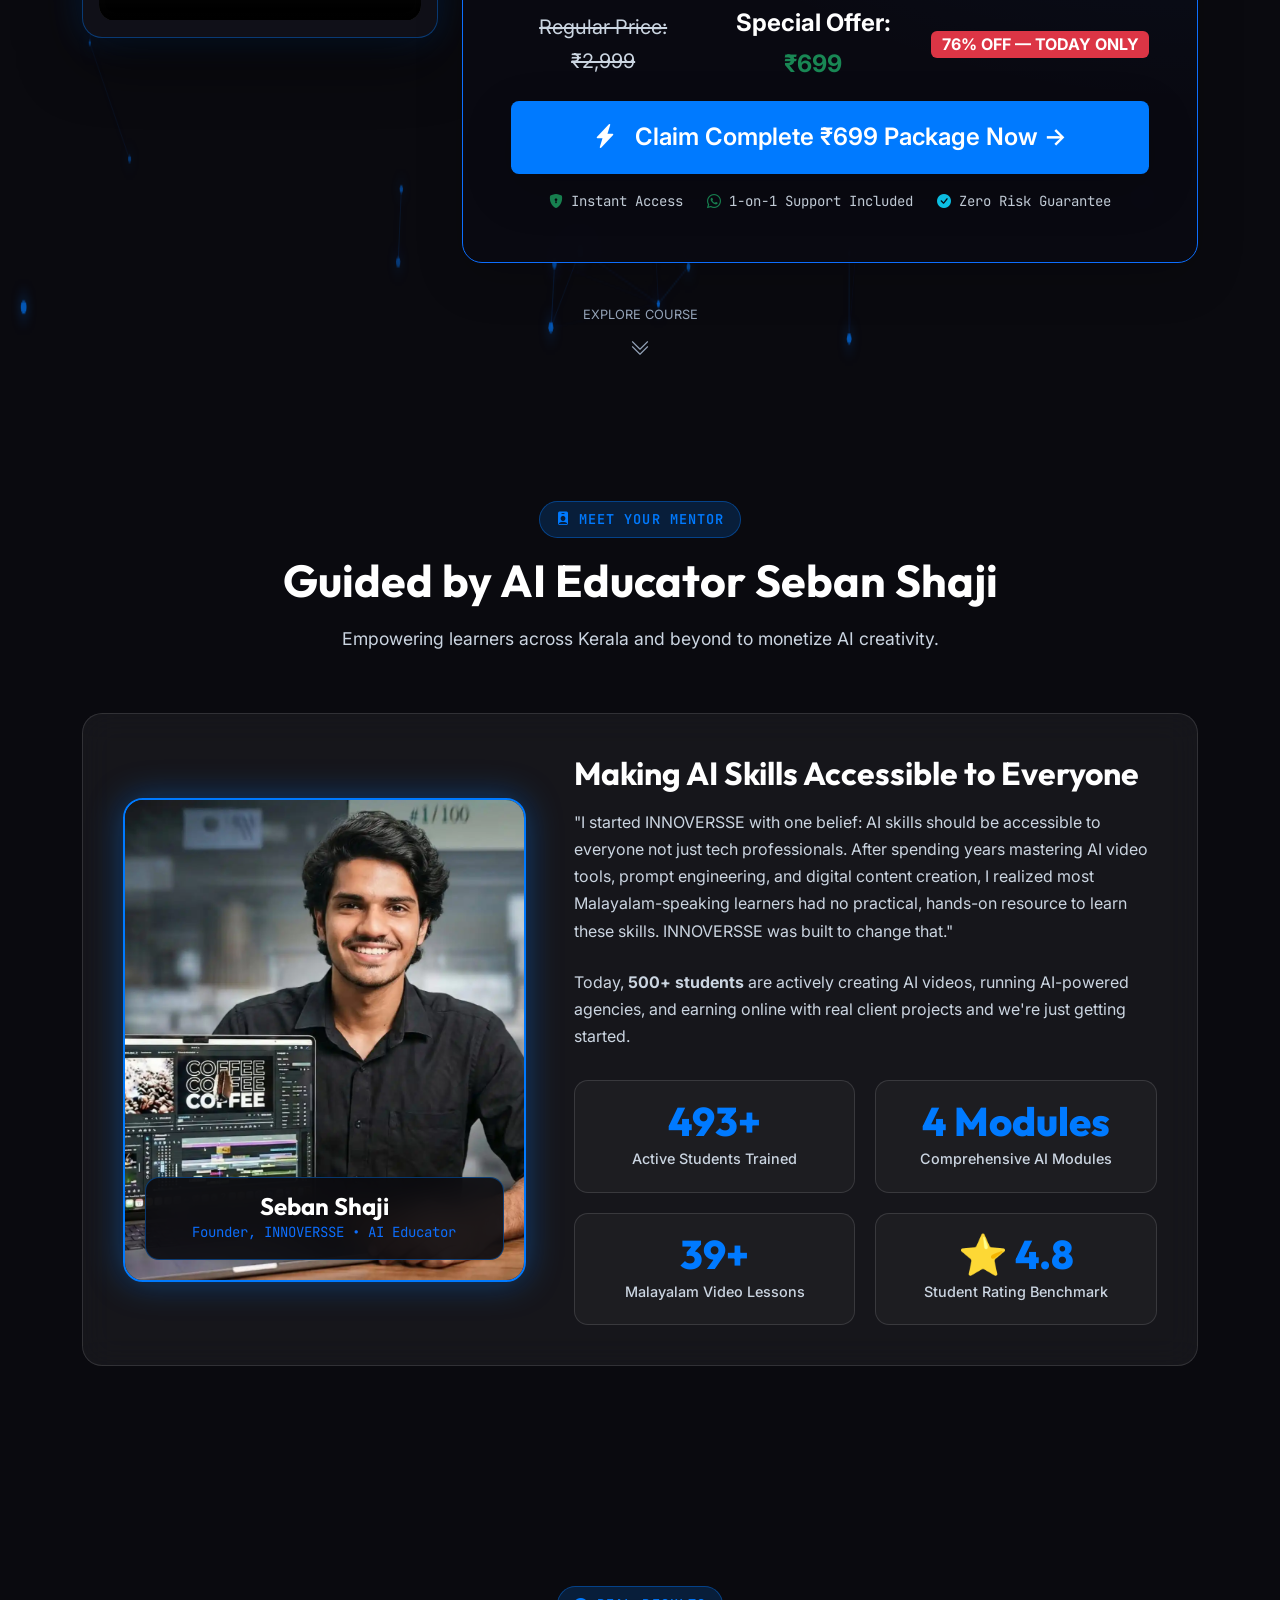
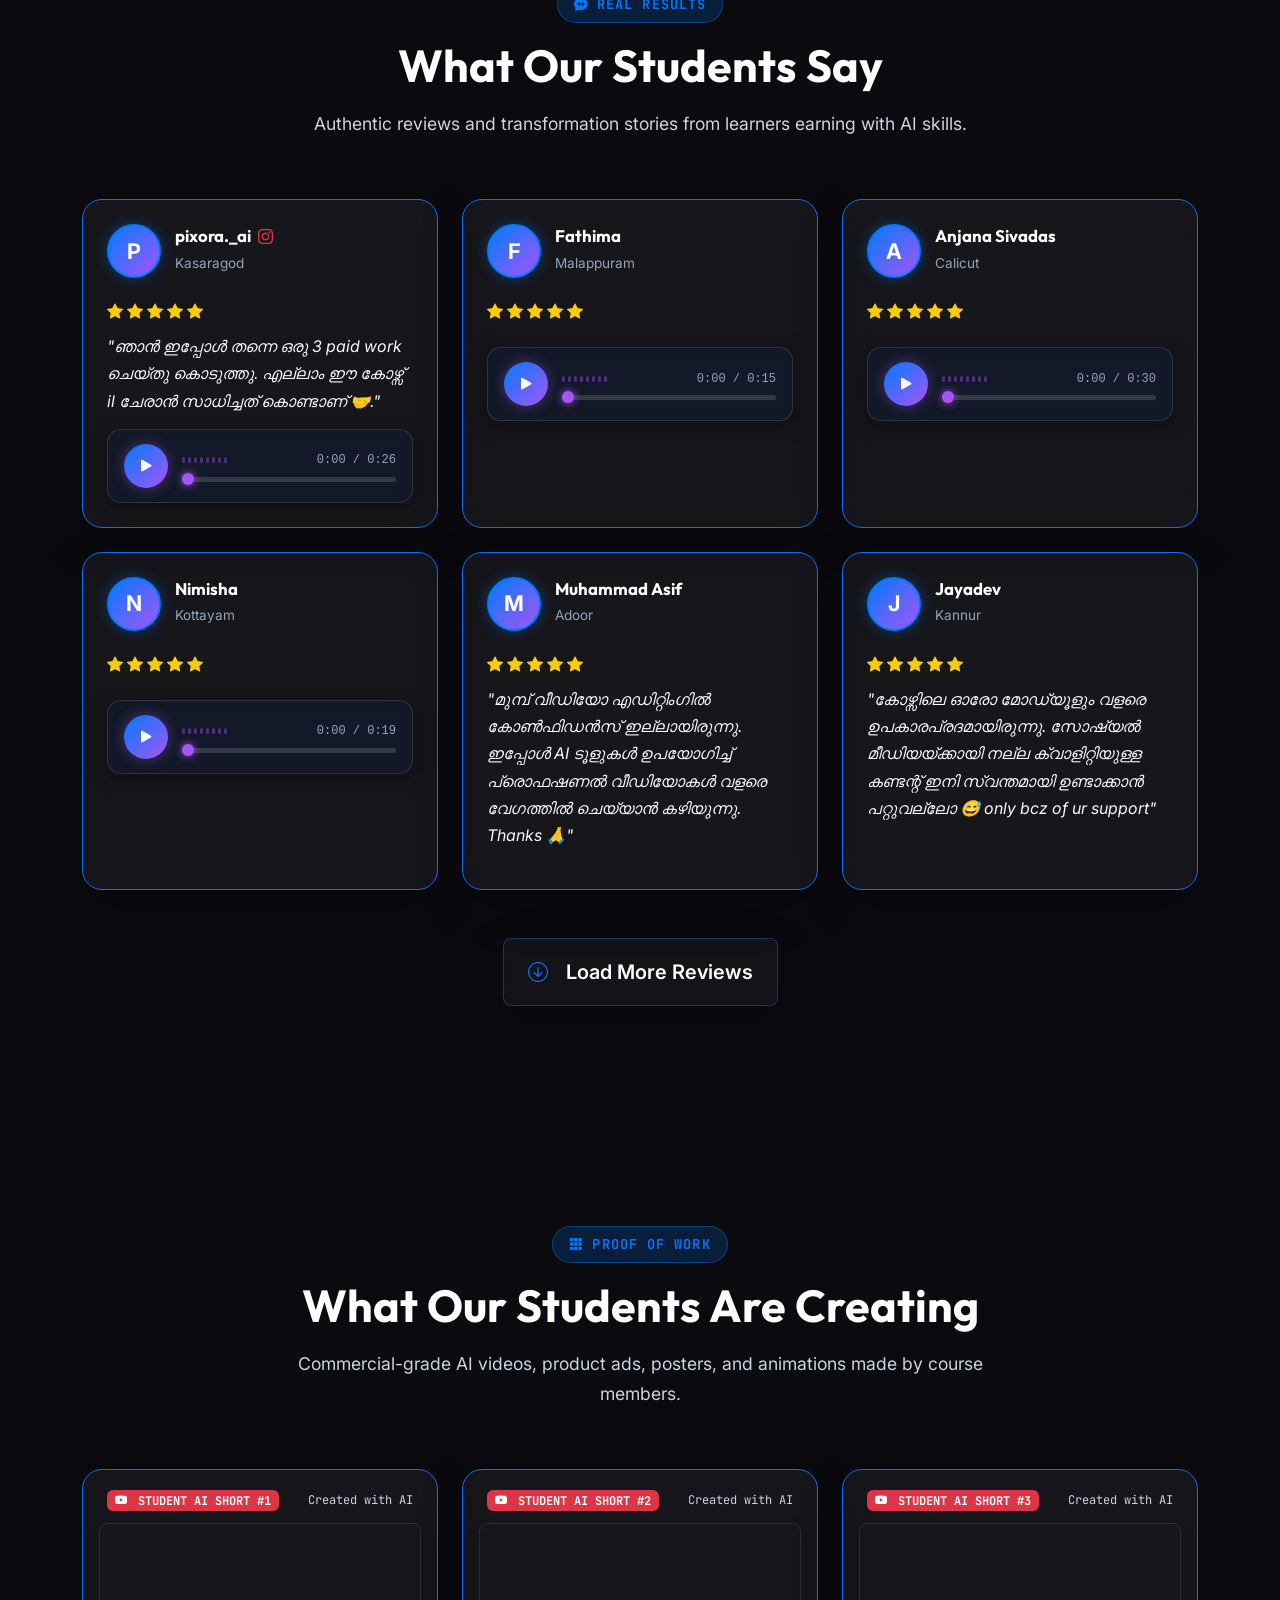
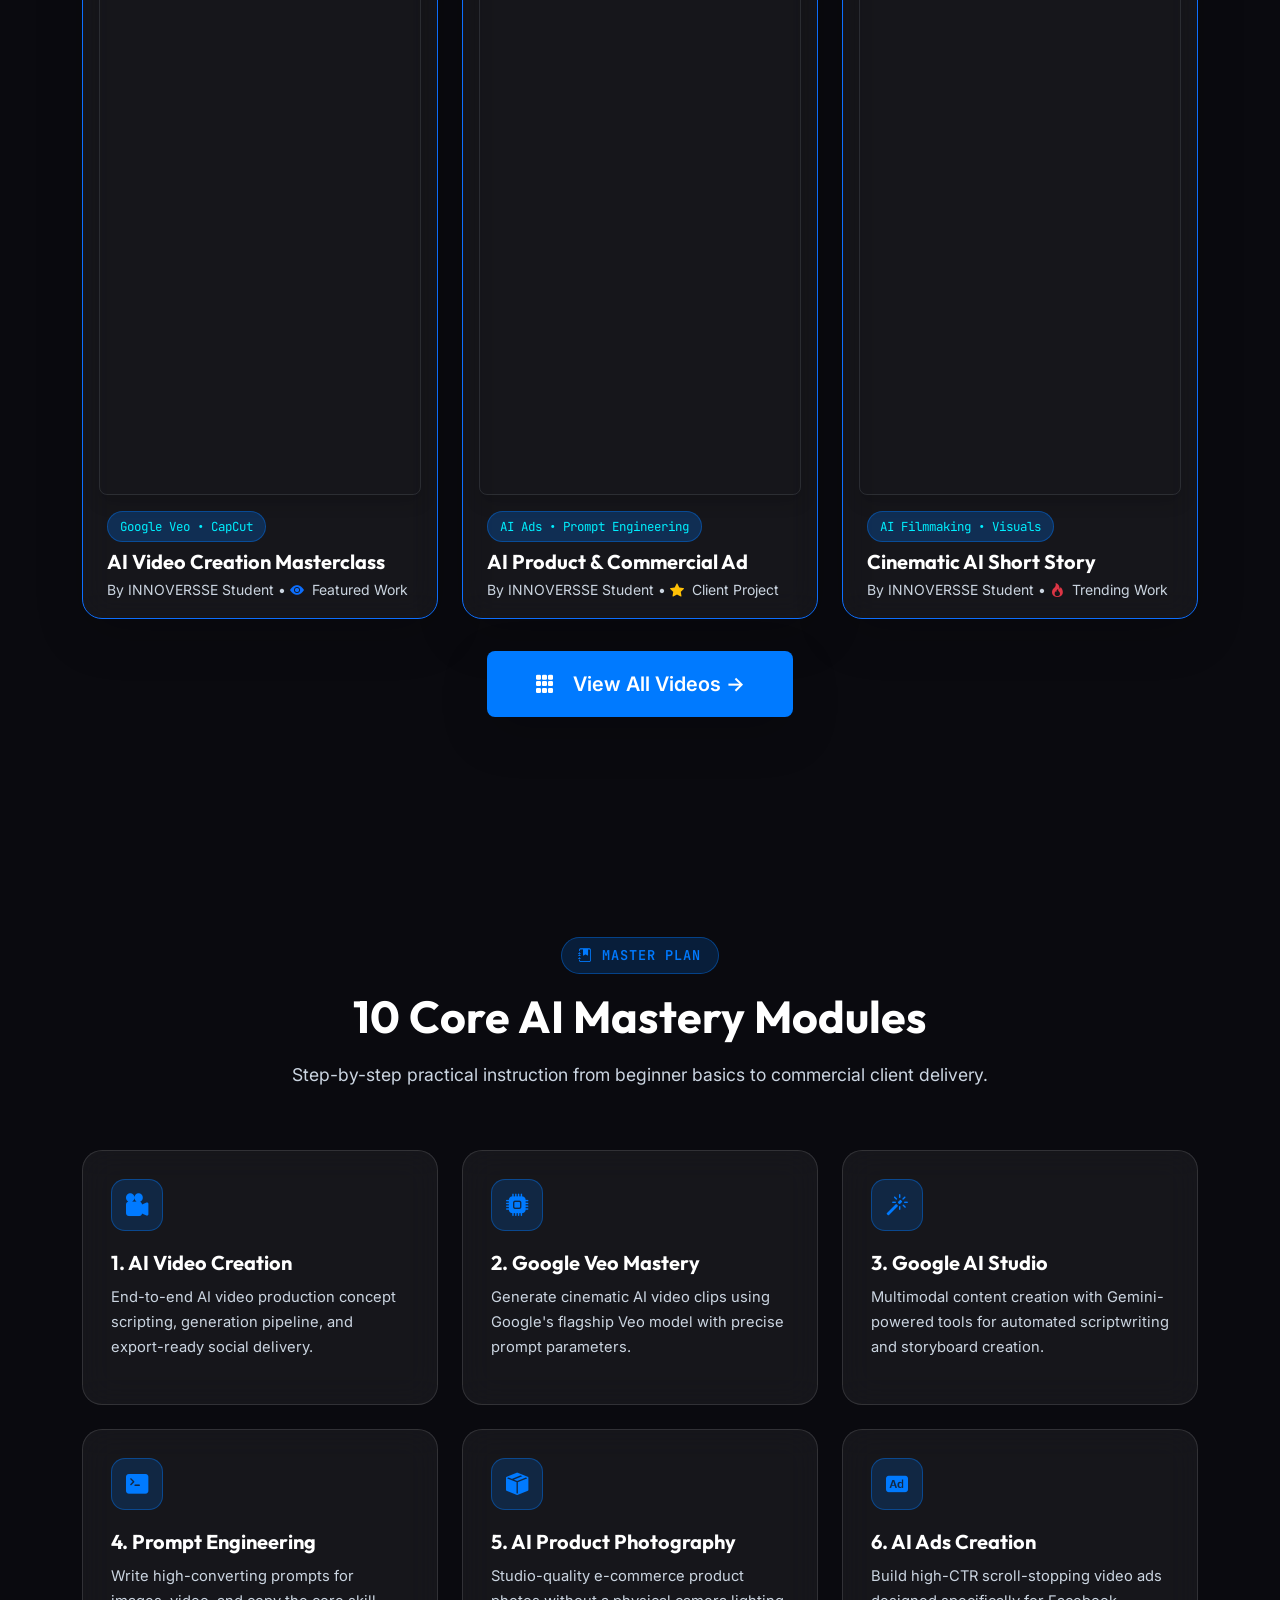
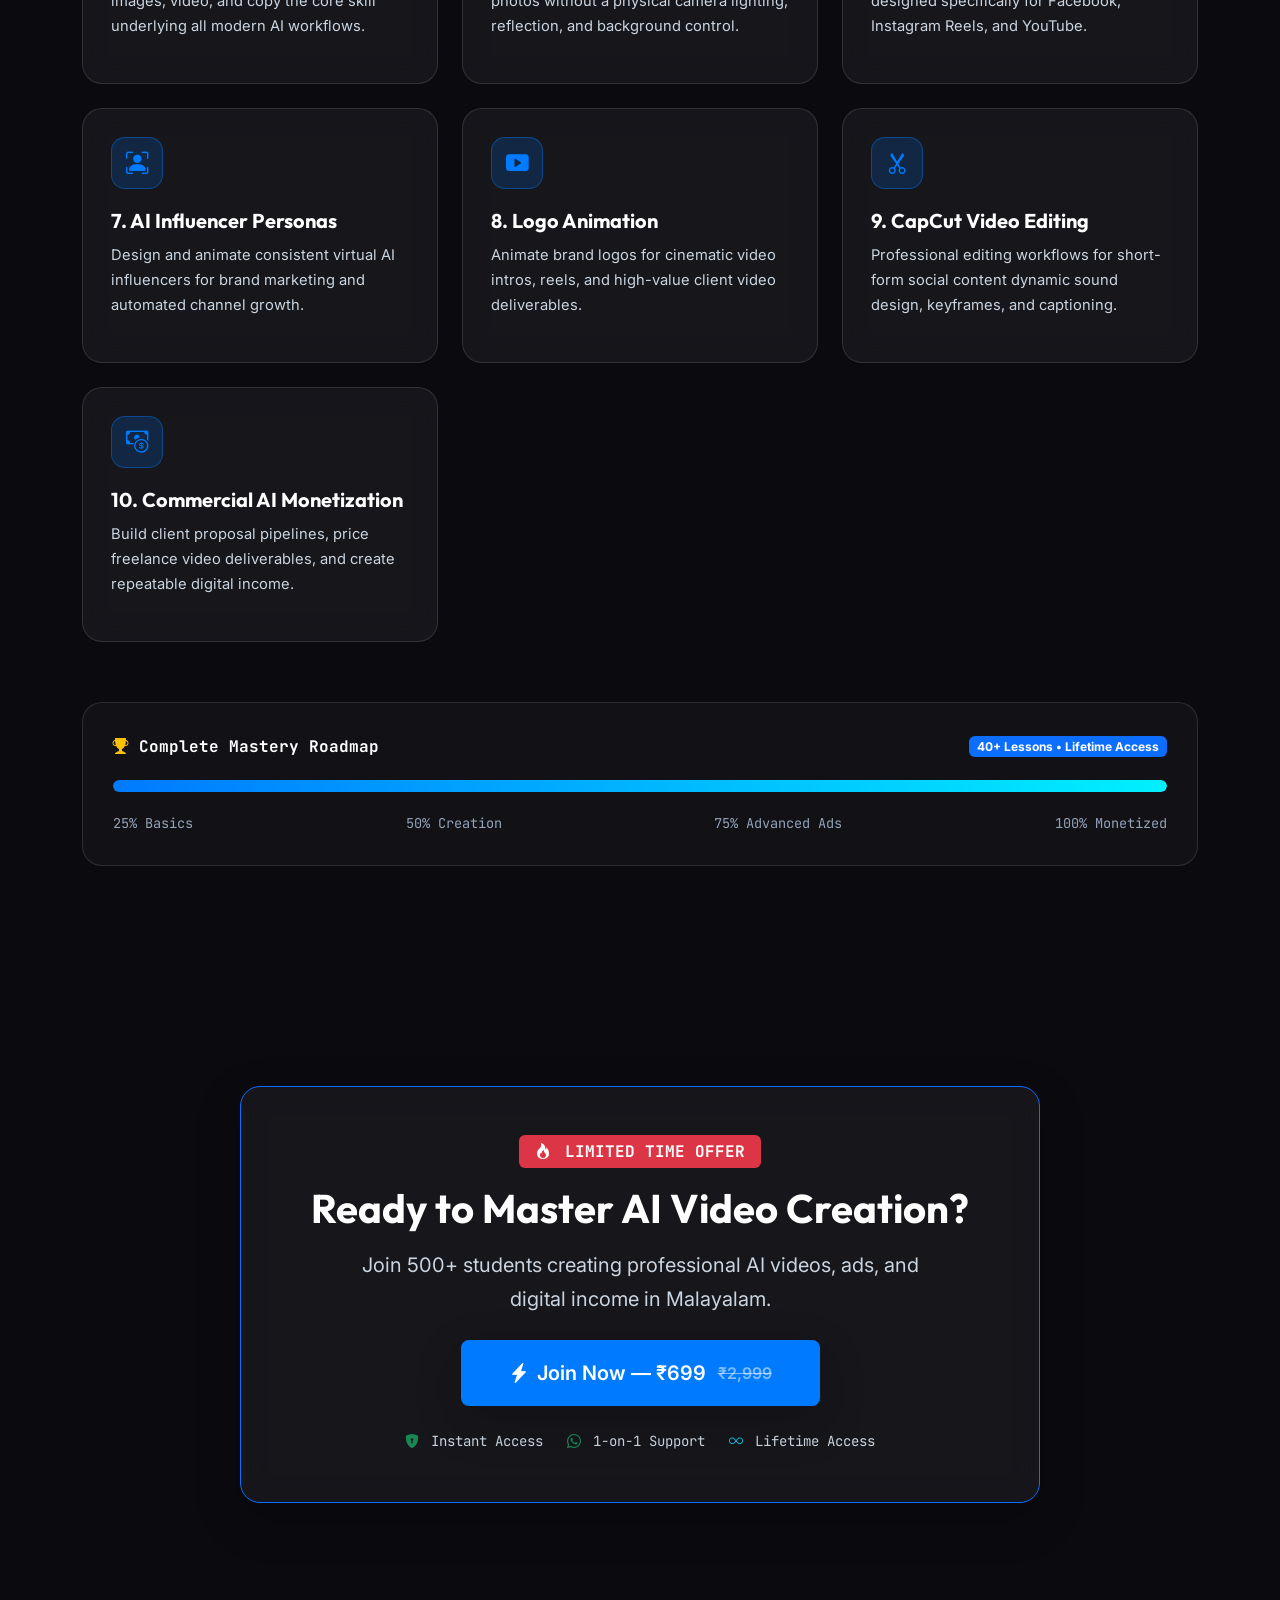
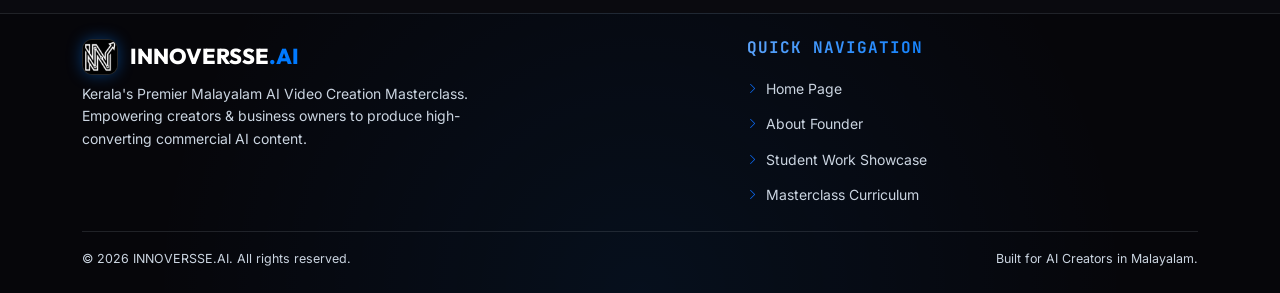
==== commit 2e90495a: "feat: update course price to ₹699 and replace WhatsApp registration with direct checkout links" ====
--- a/index.html
+++ b/index.html
@@ -64,7 +64,7 @@
         "inLanguage": ["ml", "en"],
         "offers": {
           "@type": "Offer",
-          "price": "599",
+          "price": "699",
           "priceCurrency": "INR",
           "availability": "https://schema.org/InStock",
           "url": "https://innoversse.ai"
@@ -115,7 +115,7 @@
             "name": "How much does the course cost?",
             "acceptedAnswer": {
               "@type": "Answer",
-              "text": "The masterclass offer price is ₹599 (discounted from ₹2,999) with full access to 10 core modules and bonuses."
+              "text": "The masterclass offer price is ₹699 (discounted from ₹2,999) with full access to 10 core modules and bonuses."
             }
           }
         ]
@@ -165,9 +165,9 @@
           <li class="nav-item"><a class="nav-link" href="#curriculum">Curriculum</a></li>
         </ul>
         <div class="d-flex gap-3 align-items-center">
-          <a href="https://wa.me/919496957914?text=Hi%20INNOVERSSE%20Team!%20I%20want%20to%20join%20the%20AI%20Video%20Creation%20Masterclass."
-            target="_blank" class="btn-primary-blue">
-            <i class="bi bi-whatsapp"></i> Join Now
+          <a href="https://innoversse.com/payLink/paylandingauth.php?plk=aXRlbUlkPTE5Mzg5Jml0ZW1UeXBlPWNvdXJzZSZuYW1lPU1hc3RlciBBaSBWaWRlbyBDcmVhdGlvbiArIFl0IGNyZWF0b3IgbGFi"
+            target="_blank" rel="noopener noreferrer" class="btn-primary-blue">
+            <i class="bi bi-lightning-charge-fill"></i> Join Now
           </a>
         </div>
       </div>
@@ -205,9 +205,9 @@
 
           <!-- CTAs -->
           <div class="d-flex flex-column flex-sm-row justify-content-center gap-3 mt-4">
-            <a href="https://wa.me/919496957914?text=Hi%20INNOVERSSE%20Team!%20I%20want%20to%20join%20the%20AI%20Masterclass."
-              target="_blank" class="btn-primary-blue fs-5 py-3 px-4 text-decoration-none">
-              <i class="bi bi-whatsapp"></i> Join Now
+            <a href="https://innoversse.com/payLink/paylandingauth.php?plk=aXRlbUlkPTE5Mzg5Jml0ZW1UeXBlPWNvdXJzZSZuYW1lPU1hc3RlciBBaSBWaWRlbyBDcmVhdGlvbiArIFl0IGNyZWF0b3IgbGFi"
+              target="_blank" rel="noopener noreferrer" class="btn-primary-blue fs-5 py-3 px-4 text-decoration-none">
+              <i class="bi bi-lightning-charge-fill"></i> Join Now
             </a>
             <a href="#" id="watch-demo-btn" class="btn-outline-glass fs-5 py-3 px-4">
               <i class="bi bi-play-circle-fill text-primary fs-4"></i> Watch Intro Video
@@ -272,7 +272,7 @@
                   worth ₹14,990+</p>
               </div>
               <div class="text-end">
-                <span class="badge bg-success fs-5 py-2 px-3 fw-bold">₹599 ONLY</span>
+                <span class="badge bg-success fs-5 py-2 px-3 fw-bold">₹699 ONLY</span>
                 <div class="small text-warning font-mono mt-1"><i class="bi bi-clock-history"></i> Save ₹14,391 Today
                 </div>
               </div>
@@ -406,13 +406,13 @@
             <div class="mt-4 pt-3 border-top border-secondary border-opacity-25 text-center">
               <div class="d-flex flex-column flex-md-row align-items-center justify-content-center gap-3 mb-3">
                 <span class="text-muted text-decoration-line-through fs-5">Regular Price: ₹2,999</span>
-                <span class="fs-4 text-white fw-bold">Special Offer: <span class="text-success">₹599</span></span>
-                <span class="badge bg-danger fs-6 pulse-glow">80% OFF — TODAY ONLY</span>
-              </div>
-
-              <a href="https://wa.me/919496957914?text=Hi%20INNOVERSSE%20Team!%20I%20want%20to%20claim%20the%20complete%20%E2%82%B9599%20offer%20package%20with%20all%209%20bonuses!"
-                target="_blank" class="btn-primary-blue fs-4 w-100 py-3 rounded-3 shadow-lg pulse-glow">
-                <i class="bi bi-whatsapp me-2"></i> Claim Complete ₹599 Package Now →
+                <span class="fs-4 text-white fw-bold">Special Offer: <span class="text-success">₹699</span></span>
+                <span class="badge bg-danger fs-6 pulse-glow">76% OFF — TODAY ONLY</span>
+              </div>
+
+              <a href="https://innoversse.com/payLink/paylandingauth.php?plk=aXRlbUlkPTE5Mzg5Jml0ZW1UeXBlPWNvdXJzZSZuYW1lPU1hc3RlciBBaSBWaWRlbyBDcmVhdGlvbiArIFl0IGNyZWF0b3IgbGFi"
+                target="_blank" rel="noopener noreferrer" class="btn-primary-blue fs-4 w-100 py-3 rounded-3 shadow-lg pulse-glow">
+                <i class="bi bi-lightning-charge-fill me-2"></i> Claim Complete ₹699 Package Now →
               </a>
 
               <div class="d-flex flex-wrap justify-content-center gap-4 text-muted small font-mono mt-3">
@@ -769,11 +769,11 @@
           Join 500+ students creating professional AI videos, ads, and digital income in Malayalam.
         </p>
         <div class="d-flex justify-content-center">
-          <a href="https://wa.me/919496957914?text=Hi%20INNOVERSSE%20Team!%20I%20want%20to%20join%20the%20AI%20Video%20Creation%20Masterclass."
-            target="_blank" class="btn-primary-blue fs-5 fs-md-4 py-3 px-3 px-sm-4 px-md-5 rounded-3 shadow-lg pulse-glow text-decoration-none">
+          <a href="https://innoversse.com/payLink/paylandingauth.php?plk=aXRlbUlkPTE5Mzg5Jml0ZW1UeXBlPWNvdXJzZSZuYW1lPU1hc3RlciBBaSBWaWRlbyBDcmVhdGlvbiArIFl0IGNyZWF0b3IgbGFi"
+            target="_blank" rel="noopener noreferrer" class="btn-primary-blue fs-5 fs-md-4 py-3 px-3 px-sm-4 px-md-5 rounded-3 shadow-lg pulse-glow text-decoration-none">
             <span class="d-inline-flex align-items-center justify-content-center flex-wrap gap-2 text-center">
-              <i class="bi bi-whatsapp"></i>
-              <span>Join Now &mdash; ₹599</span>
+              <i class="bi bi-lightning-charge-fill"></i>
+              <span>Join Now &mdash; ₹699</span>
               <span class="text-white-50 text-decoration-line-through fs-6 ms-1">₹2,999</span>
             </span>
           </a>
@@ -855,8 +855,8 @@
         </video>
       </div>
       <div class="mt-3 text-center">
-        <a href="https://wa.me/919496957914?text=Hi%20INNOVERSSE%20Team!%20I%20watched%20the%20demo%20and%20want%20to%20join%20the%20AI%20Masterclass."
-          target="_blank" class="btn-primary-blue mt-2 modal-close-trigger"><i class="bi bi-whatsapp"></i> Ready to
+        <a href="https://innoversse.com/payLink/paylandingauth.php?plk=aXRlbUlkPTE5Mzg5Jml0ZW1UeXBlPWNvdXJzZSZuYW1lPU1hc3RlciBBaSBWaWRlbyBDcmVhdGlvbiArIFl0IGNyZWF0b3IgbGFi"
+          target="_blank" rel="noopener noreferrer" class="btn-primary-blue mt-2 modal-close-trigger"><i class="bi bi-lightning-charge-fill"></i> Ready to
           master AI? Join Now →</a>
       </div>
     </div>
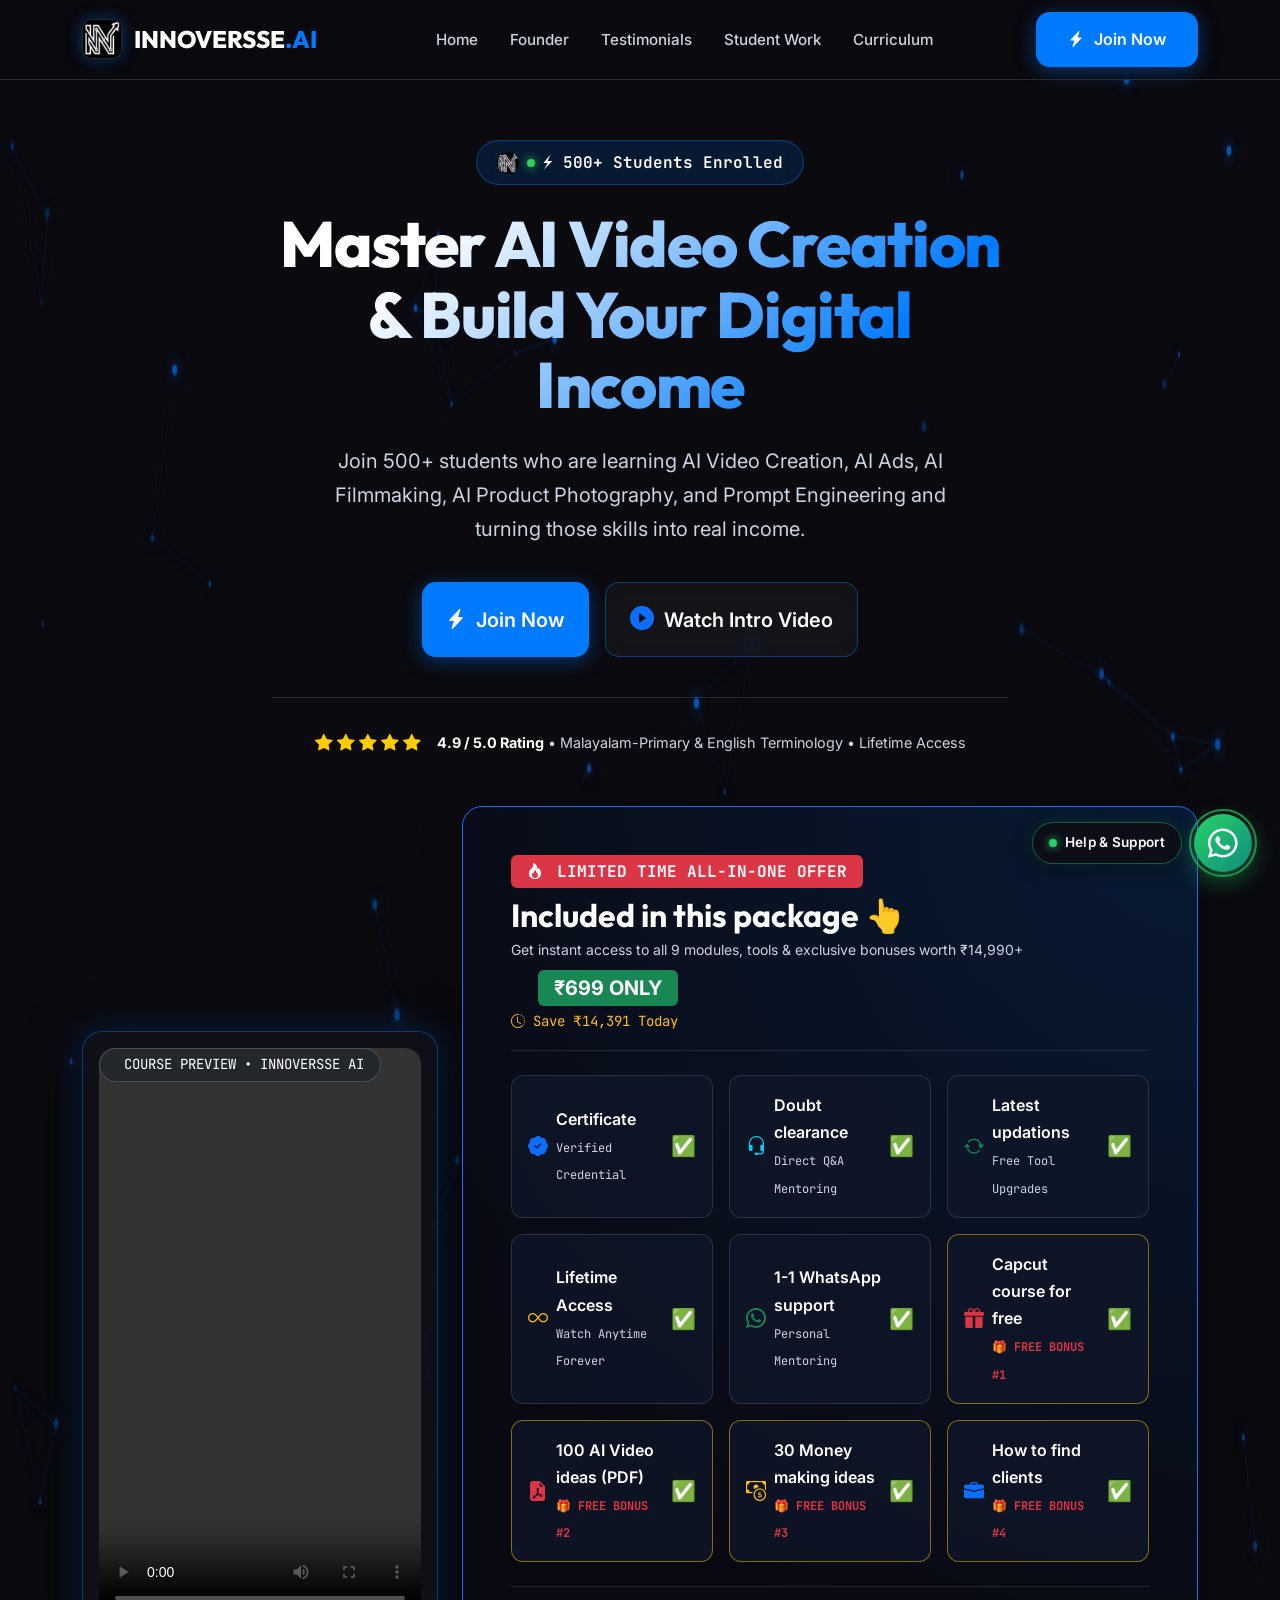
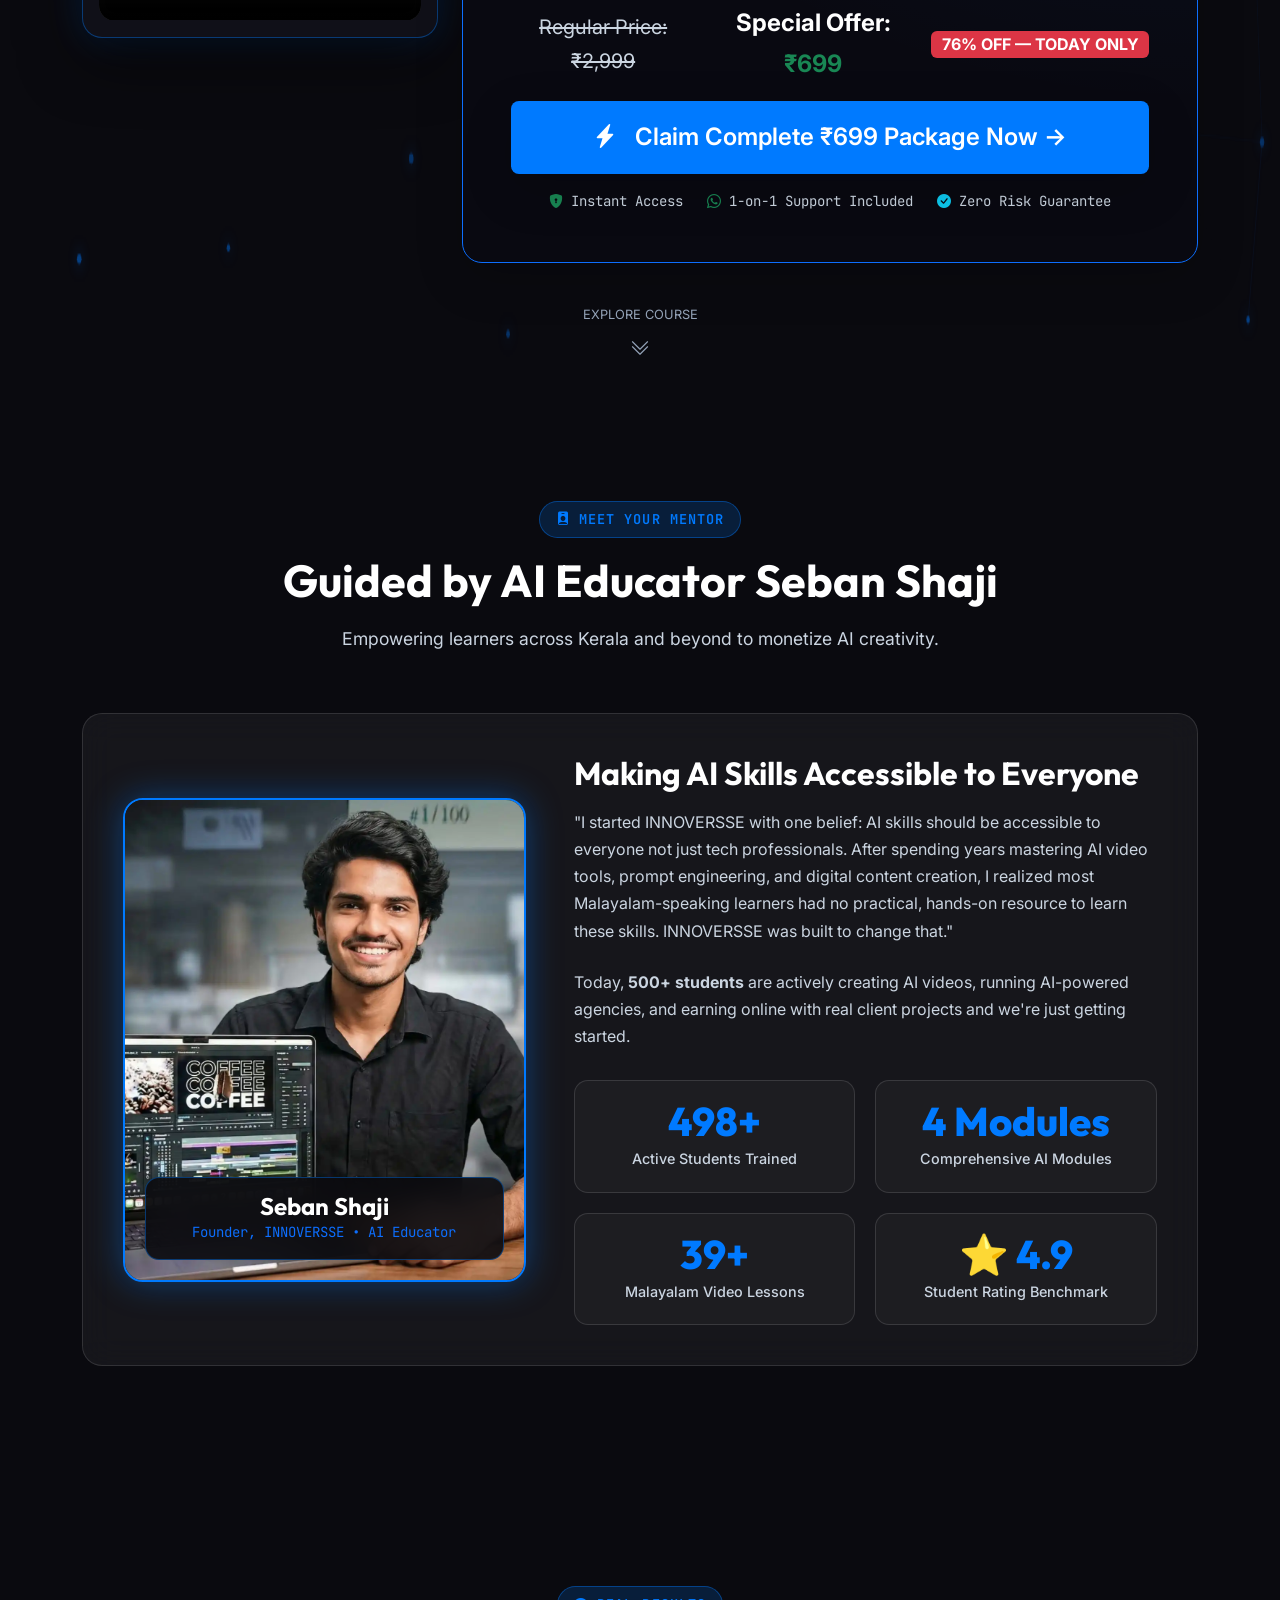
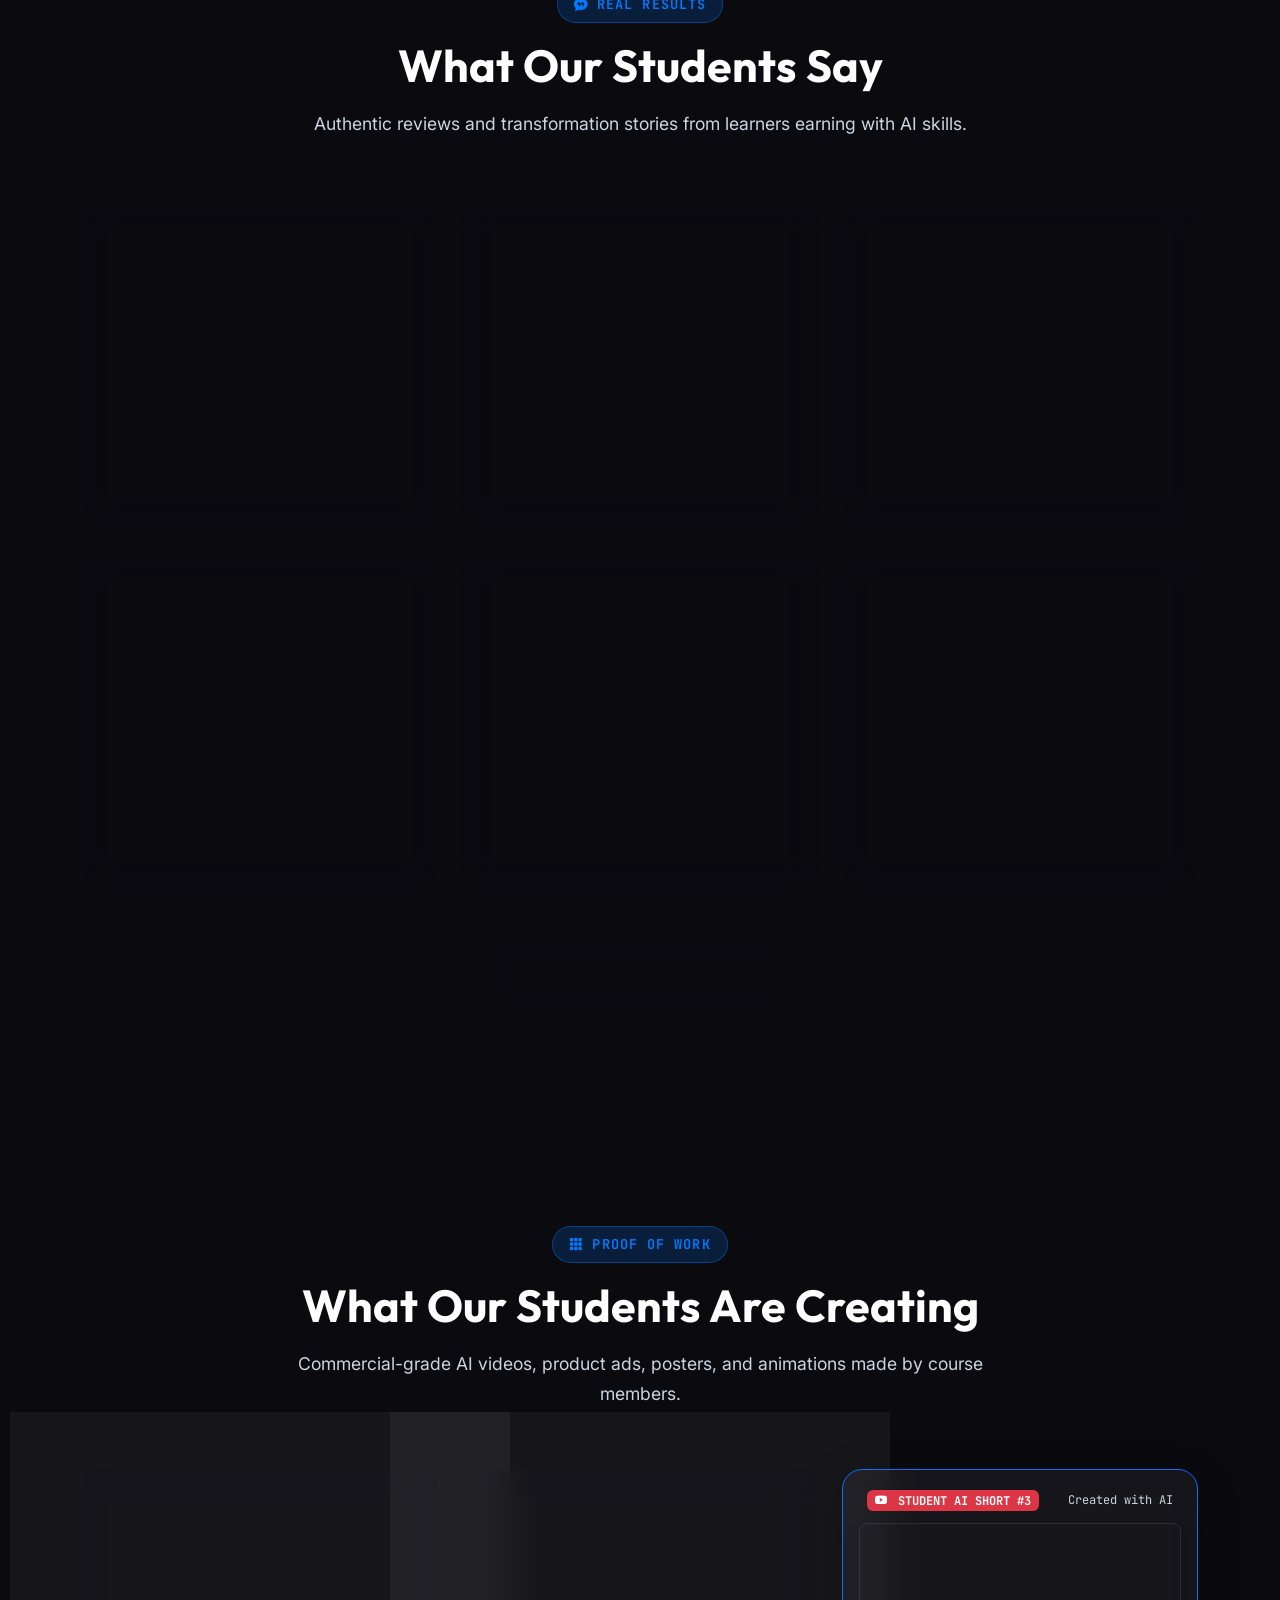
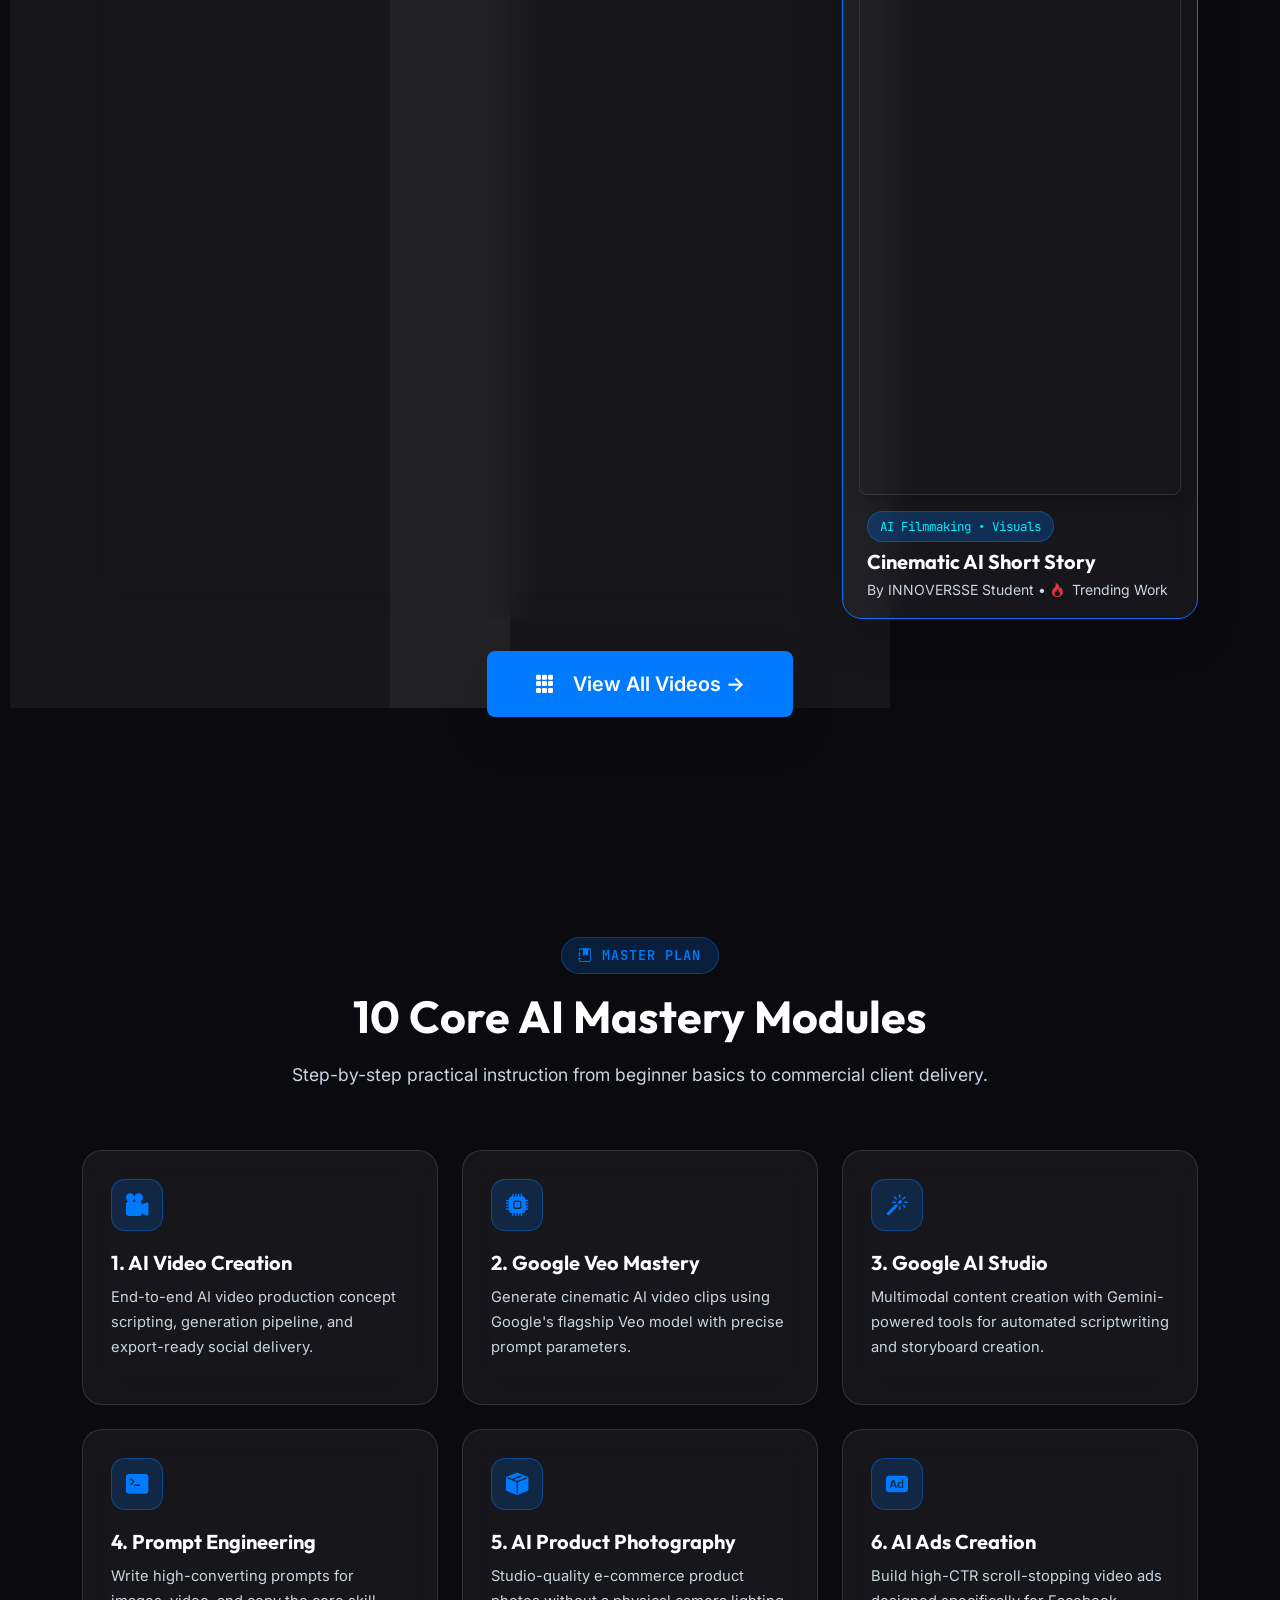
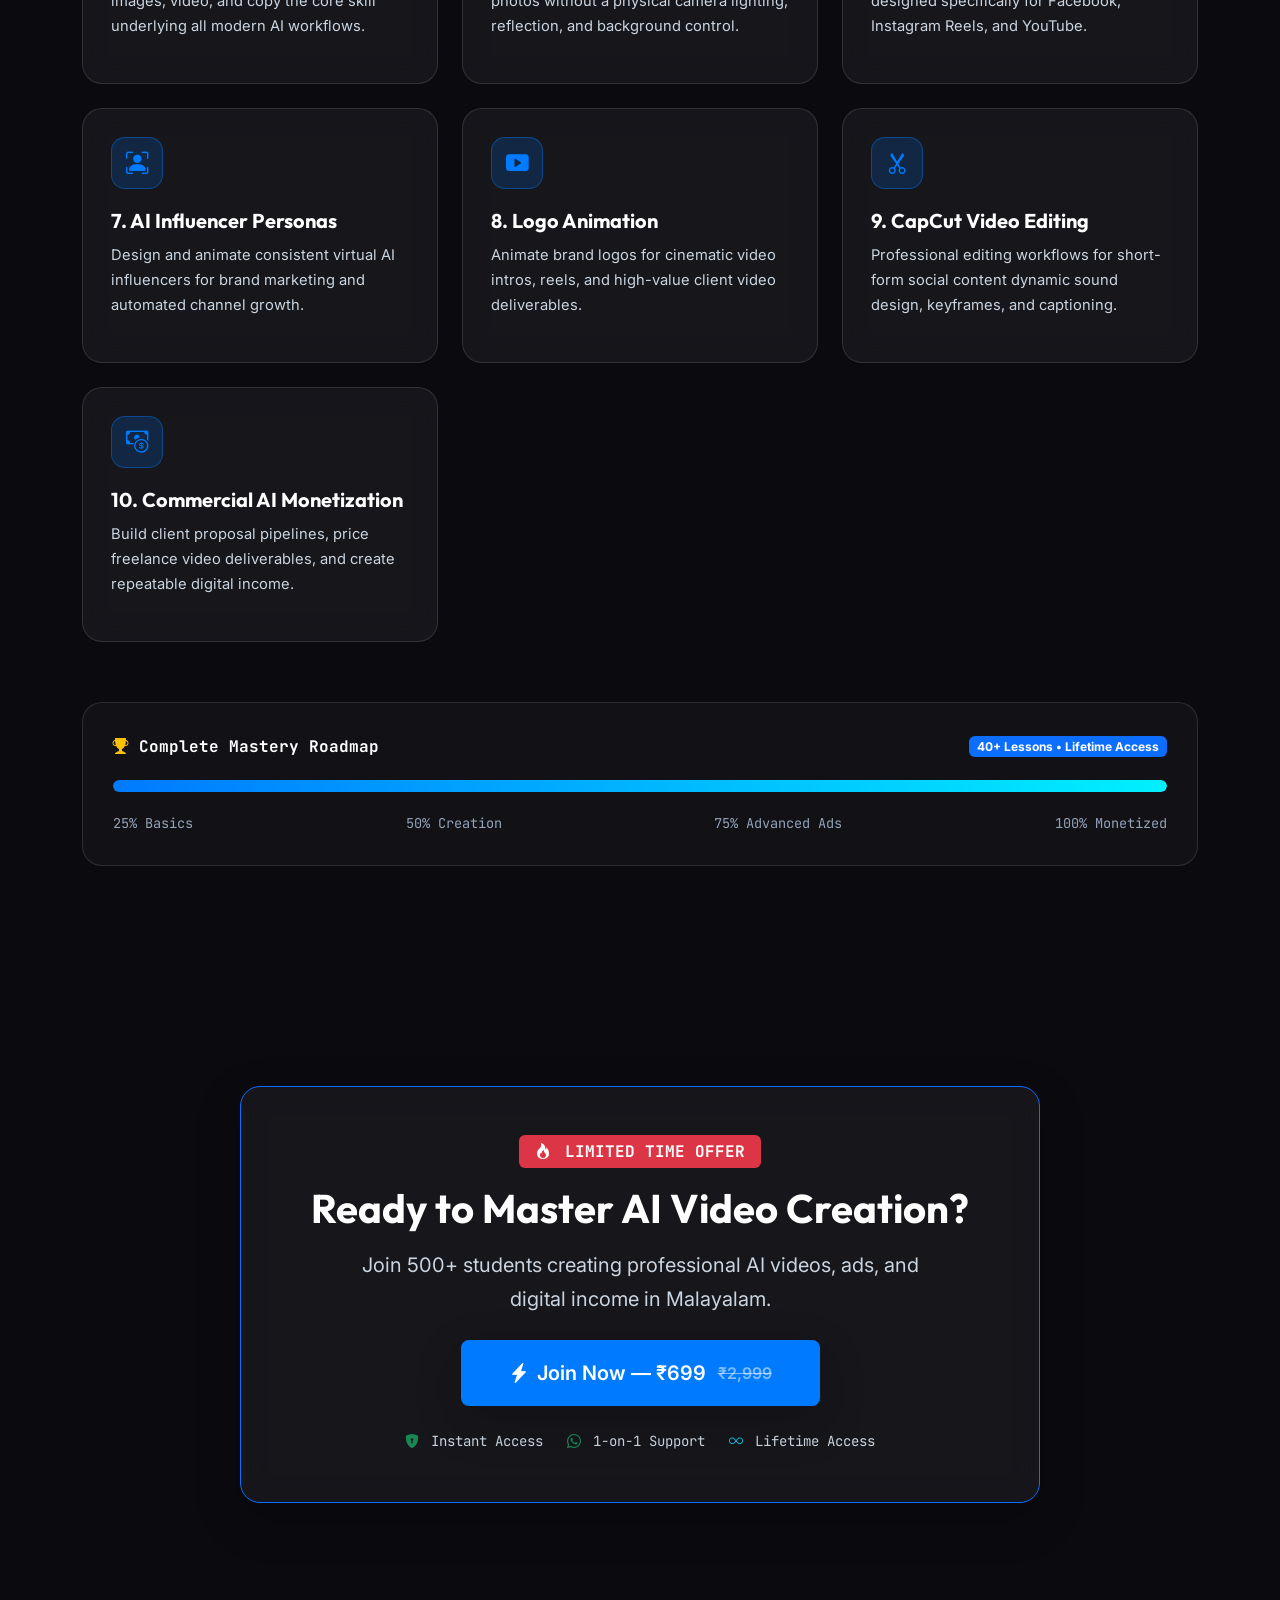
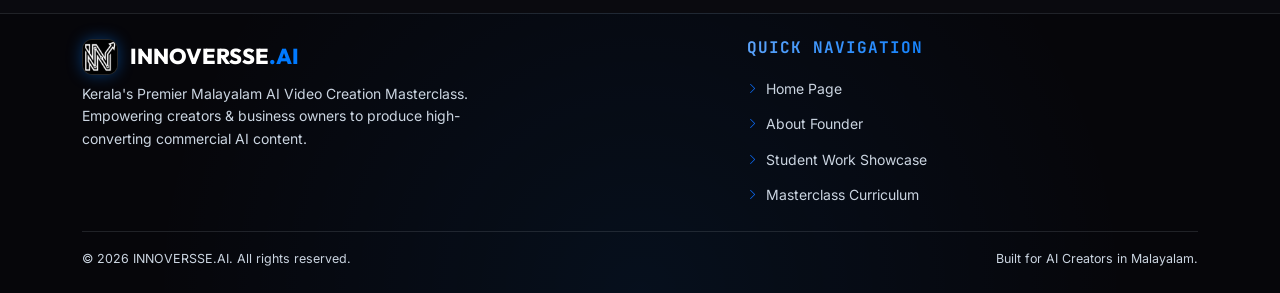
==== commit ba4f63cc: "feat: add floating WhatsApp help and support widget with custom styling and animations" ====
--- a/index.html
+++ b/index.html
@@ -875,6 +875,22 @@
     </div>
   </div>
 
+  <!-- ==========================================
+       Floating WhatsApp Help & Support Widget
+       ========================================== -->
+  <a href="https://wa.me/919496957914?text=Hi%2C%20I%20need%20help%20and%20support%20regarding%20the%20INNOVERSSE%20AI%20Course."
+    target="_blank" rel="noopener noreferrer" class="floating-whatsapp" id="floating-whatsapp-widget"
+    aria-label="Contact for Help & Support on WhatsApp">
+    <span class="whatsapp-label">
+      <span class="pulse-dot"></span>
+      Help &amp; Support
+    </span>
+    <div class="whatsapp-icon-box">
+      <i class="bi bi-whatsapp"></i>
+      <span class="whatsapp-pulse-ring"></span>
+    </div>
+  </a>
+
   <!-- Bootstrap 5 JS Bundle -->
   <script src="https://cdn.jsdelivr.net/npm/bootstrap@5.3.2/dist/js/bootstrap.bundle.min.js"></script>
 
--- a/style.css
+++ b/style.css
@@ -1051,31 +1051,131 @@
   color: #94a3b8 !important;
 }
 
-/* --- Floating WhatsApp & Sticky Mobile Bar --- */
+/* --- Floating WhatsApp Help & Support Widget --- */
 .floating-whatsapp {
   position: fixed;
-  bottom: 30px;
-  right: 30px;
+  bottom: 28px;
+  right: 28px;
+  display: inline-flex;
+  align-items: center;
+  gap: 12px;
+  z-index: 1040;
+  text-decoration: none !important;
+  cursor: pointer;
+  transition: transform var(--transition-fast);
+}
+
+.floating-whatsapp .whatsapp-label {
+  background: rgba(14, 14, 22, 0.92);
+  color: #ffffff;
+  padding: 8px 16px;
+  border-radius: 30px;
+  font-size: 0.85rem;
+  font-weight: 600;
+  font-family: var(--font-main);
+  border: 1px solid rgba(37, 211, 102, 0.4);
+  box-shadow: 0 4px 20px rgba(0, 0, 0, 0.5), 0 0 15px rgba(37, 211, 102, 0.15);
+  letter-spacing: 0.3px;
+  white-space: nowrap;
+  pointer-events: none;
+  display: inline-flex;
+  align-items: center;
+  gap: 8px;
+  backdrop-filter: blur(10px);
+  -webkit-backdrop-filter: blur(10px);
+  transition: border-color var(--transition-fast), box-shadow var(--transition-fast), transform var(--transition-fast);
+}
+
+.floating-whatsapp .whatsapp-label .pulse-dot {
+  width: 8px;
+  height: 8px;
+  border-radius: 50%;
+  background: #25d366;
+  box-shadow: 0 0 8px #25d366;
+  display: inline-block;
+  animation: pulse-dot-anim 1.6s infinite ease-in-out;
+}
+
+@keyframes pulse-dot-anim {
+  0%, 100% {
+    transform: scale(0.9);
+    opacity: 0.8;
+  }
+  50% {
+    transform: scale(1.3);
+    opacity: 1;
+  }
+}
+
+.floating-whatsapp .whatsapp-icon-box {
   width: 58px;
   height: 58px;
   border-radius: 50%;
-  background: #25d366;
-  color: #fff !important;
+  background: linear-gradient(135deg, #25d366 0%, #128c7e 100%);
+  color: #ffffff !important;
   display: flex;
   align-items: center;
   justify-content: center;
-  font-size: 1.8rem;
-  box-shadow: 0 6px 25px rgba(37, 211, 102, 0.5);
-  z-index: 990;
-  text-decoration: none;
+  font-size: 1.85rem;
+  box-shadow: 0 8px 25px rgba(37, 211, 102, 0.45);
+  position: relative;
   transition: transform var(--transition-fast), box-shadow var(--transition-fast);
 }
 
+.floating-whatsapp .whatsapp-pulse-ring {
+  position: absolute;
+  inset: -5px;
+  border-radius: 50%;
+  border: 2px solid rgba(37, 211, 102, 0.65);
+  animation: whatsapp-ripple 2s infinite cubic-bezier(0.25, 1, 0.5, 1);
+  pointer-events: none;
+}
+
+@keyframes whatsapp-ripple {
+  0% {
+    transform: scale(0.95);
+    opacity: 0.9;
+  }
+  70% {
+    transform: scale(1.38);
+    opacity: 0;
+  }
+  100% {
+    transform: scale(1.38);
+    opacity: 0;
+  }
+}
+
 .floating-whatsapp:hover {
-  transform: scale(1.1);
-  color: #fff !important;
-  box-shadow: 0 8px 30px rgba(37, 211, 102, 0.7);
-}
+  transform: translateY(-2px);
+}
+
+.floating-whatsapp:hover .whatsapp-icon-box {
+  transform: scale(1.08);
+  box-shadow: 0 10px 32px rgba(37, 211, 102, 0.7);
+}
+
+.floating-whatsapp:hover .whatsapp-label {
+  border-color: rgba(37, 211, 102, 0.8);
+  box-shadow: 0 6px 24px rgba(37, 211, 102, 0.3);
+  transform: translateX(-2px);
+}
+
+@media (max-width: 575px) {
+  .floating-whatsapp {
+    bottom: 20px;
+    right: 20px;
+  }
+  .floating-whatsapp .whatsapp-label {
+    display: none;
+  }
+  .floating-whatsapp .whatsapp-icon-box {
+    width: 52px;
+    height: 52px;
+    font-size: 1.65rem;
+  }
+}
+
 
 .sticky-mobile-bar {
   position: fixed;
